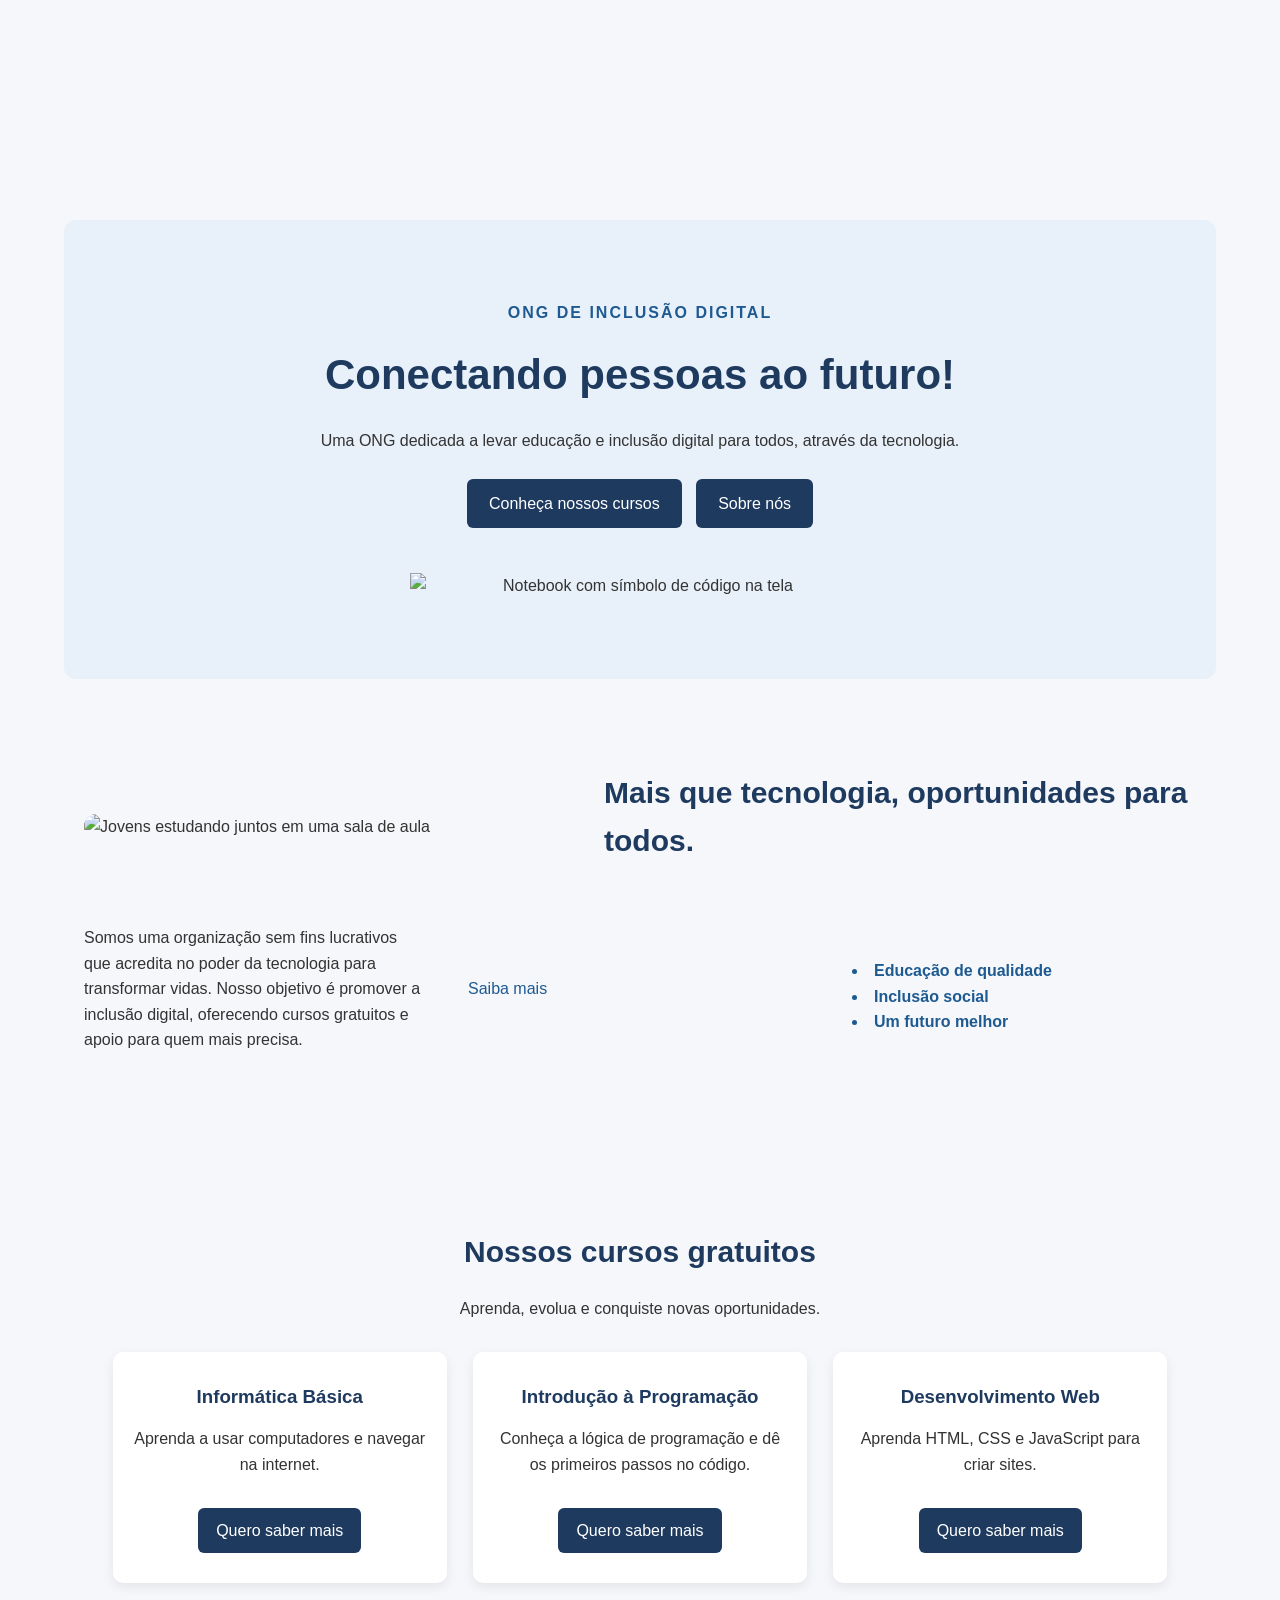
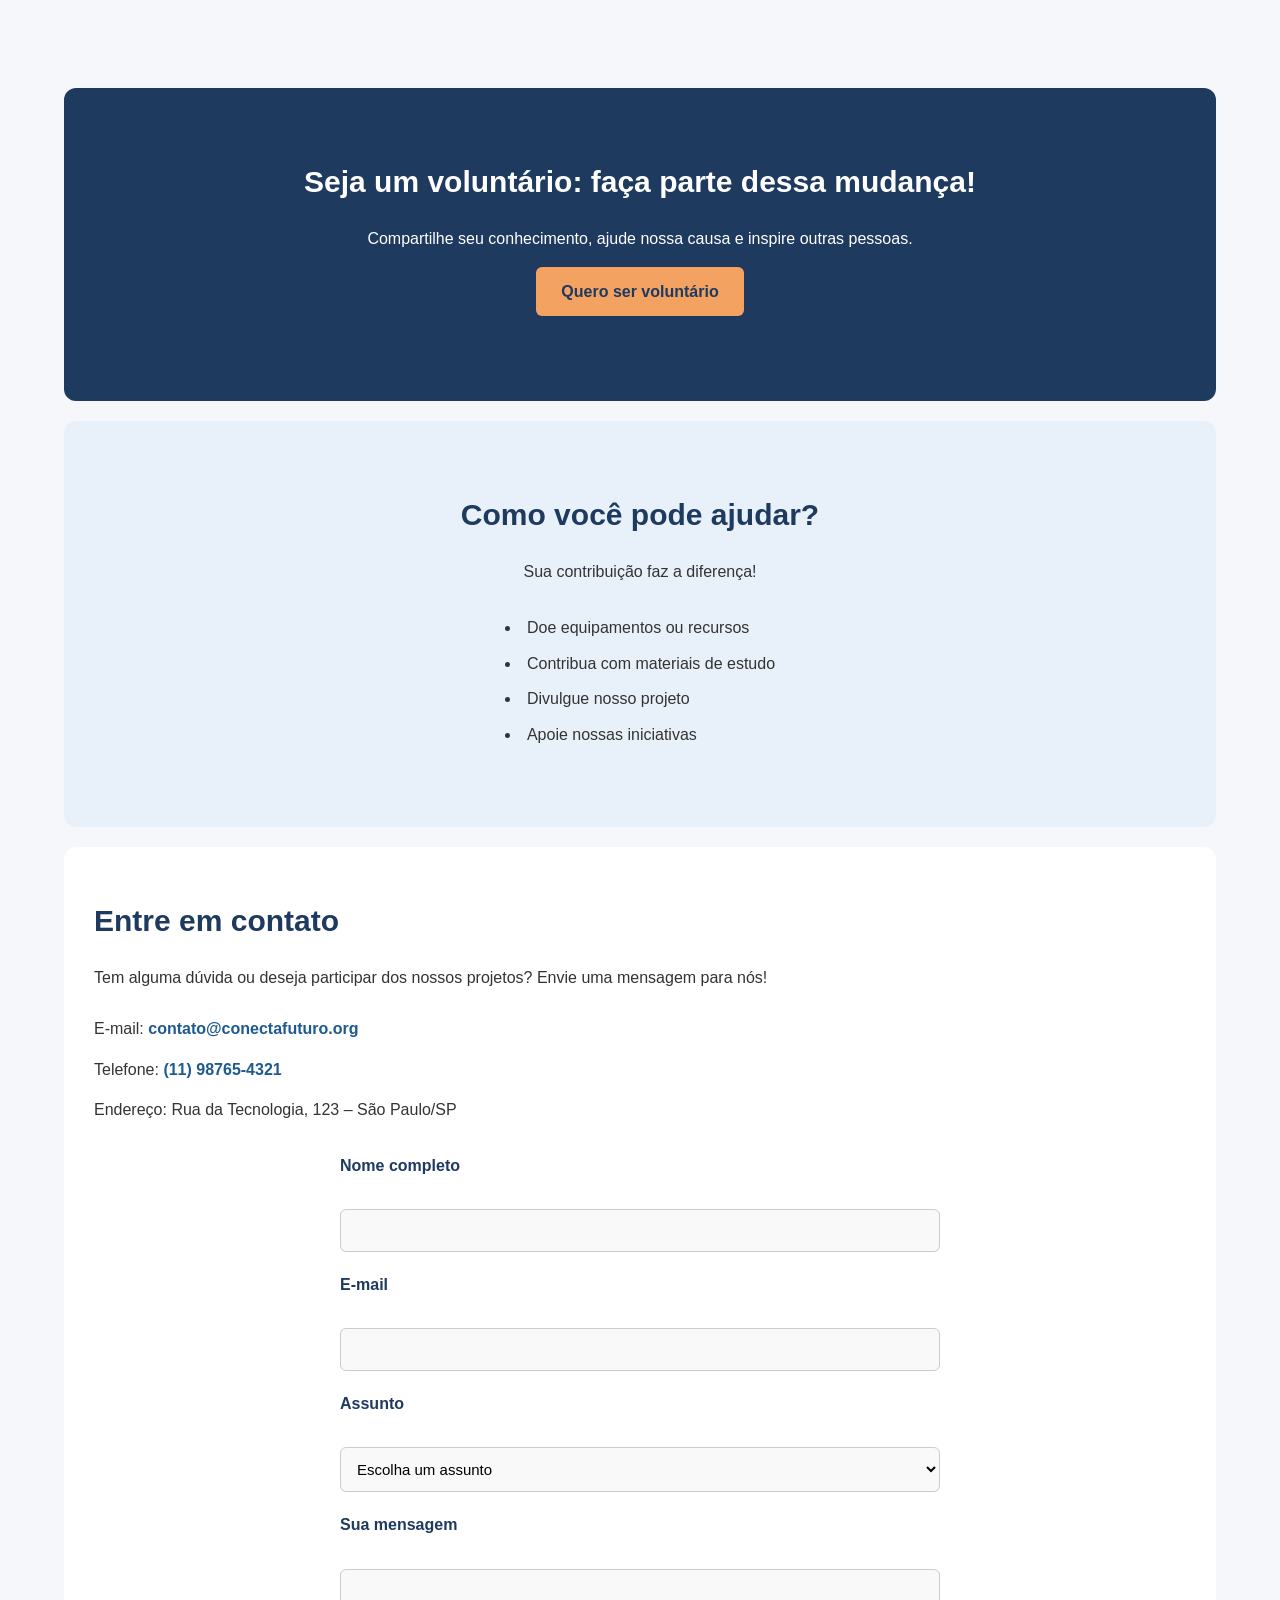
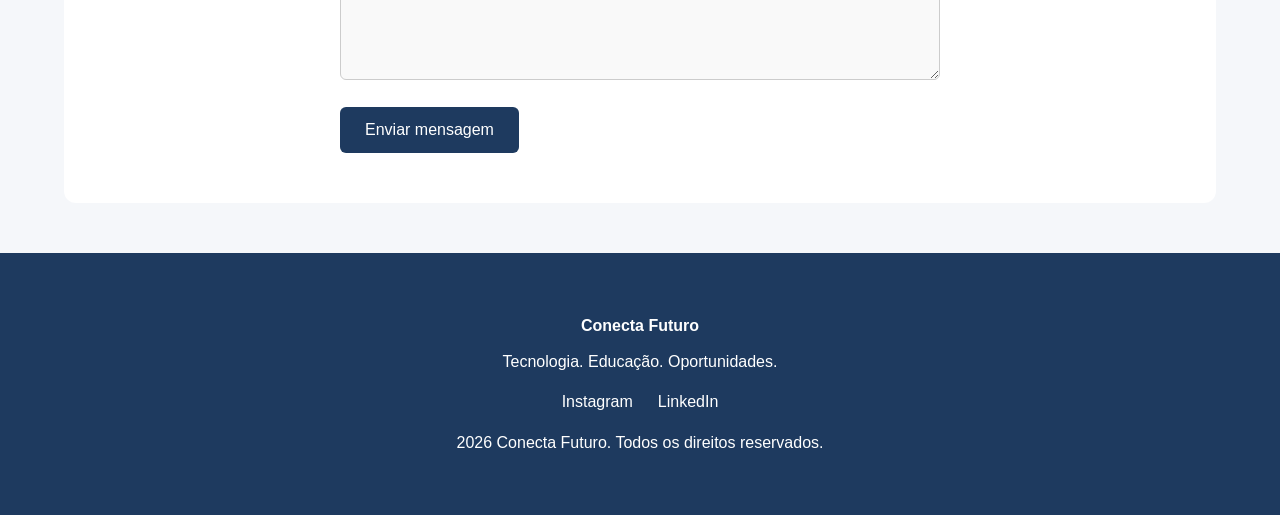
==== index.html @ 36dbcb12 "criando pasta de imagens" ====
<!doctype html>
<!-- Declara que o arquivo é HTML5 -->
<html lang="pt-BR">
  <!-- lang: idioma da página (português do Brasil) -->
  <head>
    <meta charset="UTF-8" />
    <!-- UTF-8: permite acentos e cedilha -->
    <meta name="viewport" content="width=device-width, initial-scale=1" />
    <!-- viewport: ajusta a página à largura do celular -->
    <title>Conecta Futuro | ONG de Inclusão Digital</title>
    <!-- title: texto da aba do navegador -->
    <meta
      name="description"
      content="ONG que leva educação e inclusão digital para todos, com cursos gratuitos de tecnologia."
    />
    <!-- description: texto que aparece no Google -->

    <!-- link rel="stylesheet": carrega o arquivo de estilos (cores, layout, fontes) -->
    <link rel="stylesheet" href="css/style.css" />

    <!-- link que carrega o arquivo de JavaScript que faz o arquivo puxar o header e o footer nas páginas -->
    <script src="js/layout-push.js"></script>
  </head>
  <body>
    <!-- ============ CABEÇALHO ============ -->
    <header>
      <div id="header"></div>
    </header>
    <!-- <main>: conteúdo principal da página -->
    <main>
      <!-- ============ INÍCIO ============ -->
      <!-- <section>: bloco de conteúdo. O id permite o link do menu chegar aqui. -->
      <section id="inicio">
        <p>ONG de Inclusão Digital</p>
        <h1>Conectando pessoas ao futuro!</h1>
        <!-- h1: título principal. Só deve existir um por página. -->
        <p>
          Uma ONG dedicada a levar educação e inclusão digital para todos,
          através da tecnologia.
        </p>
        <p>
          <a href="#cursos">Conheça nossos cursos</a>
          <a href="content/sobre.html">Sobre nós</a>
        </p>
        <!-- Troque o arquivo abaixo pela imagem do notebook. alt descreve a imagem para leitores de tela. -->
        <img
          src="notebook.png"
          alt="Notebook com símbolo de código na tela"
          width="460"
        />
      </section>

      <!-- ============ SOBRE NÓS ============ -->
      <section id="sobre">
        <img
          src="alunos.jpg"
          alt="Jovens estudando juntos em uma sala de aula"
          width="480"
        />

        <h2>Mais que tecnologia, oportunidades para todos.</h2>
        <!-- h2: título de seção, abaixo do h1 na hierarquia -->
        <p>
          Somos uma organização sem fins lucrativos que acredita no poder da
          tecnologia para transformar vidas. Nosso objetivo é promover a
          inclusão digital, oferecendo cursos gratuitos e apoio para quem mais
          precisa.
        </p>
        <p><a href="#contato">Saiba mais</a></p>

        <!-- ul: lista sem ordem; cada li é um item -->
        <ul>
          <li>Educação de qualidade</li>
          <li>Inclusão social</li>
          <li>Um futuro melhor</li>
        </ul>
      </section>

      <!-- ============ CURSOS ============ -->
      <section id="cursos">
        <h2>Nossos cursos gratuitos</h2>
        <p>Aprenda, evolua e conquiste novas oportunidades.</p>

        <!-- <article>: conteúdo independente, aqui cada curso -->
        <article>
          <h3>Informática Básica</h3>
          <p>Aprenda a usar computadores e navegar na internet.</p>
          <a href="#contato">Quero saber mais</a>
        </article>

        <article>
          <h3>Introdução à Programação</h3>
          <p>
            Conheça a lógica de programação e dê os primeiros passos no código.
          </p>
          <a href="#contato">Quero saber mais</a>
        </article>

        <article>
          <h3>Desenvolvimento Web</h3>
          <p>Aprenda HTML, CSS e JavaScript para criar sites.</p>
          <a href="#contato">Quero saber mais</a>
        </article>
      </section>

      <!-- ============ VOLUNTÁRIOS ============ -->
      <section id="voluntarios">
        <h2>Seja um voluntário: faça parte dessa mudança!</h2>
        <p>
          Compartilhe seu conhecimento, ajude nossa causa e inspire outras
          pessoas.
        </p>
        <p><a href="#contato">Quero ser voluntário</a></p>
      </section>

      <!-- ============ COMO AJUDAR ============ -->
      <section id="como-ajudar">
        <h2>Como você pode ajudar?</h2>
        <p>Sua contribuição faz a diferença!</p>
        <ul>
          <li>Doe equipamentos ou recursos</li>
          <li>Contribua com materiais de estudo</li>
          <li>Divulgue nosso projeto</li>
          <li>Apoie nossas iniciativas</li>
        </ul>
      </section>

      <!-- ============ CONTATO ============ -->
      <section id="contato">
        <h2>Entre em contato</h2>
        <p>
          Tem alguma dúvida ou deseja participar dos nossos projetos? Envie uma
          mensagem para nós!
        </p>

        <!-- <address>: informações de contato -->
        <address>
          <!-- mailto: abre o programa de e-mail. tel: liga no celular. -->
          <p>
            E-mail:
            <a href="mailto:contato@conectafuturo.org"
              >contato@conectafuturo.org</a
            >
          </p>
          <p>Telefone: <a href="tel:+5511987654321">(11) 98765-4321</a></p>
          <p>Endereço: Rua da Tecnologia, 123 – São Paulo/SP</p>
        </address>

        <!-- <form>: formulário. action é o endereço que recebe os dados (troque pelo seu serviço, ex.: Formspree). -->
        <form action="#" method="post">
          <!-- label + for ligam o texto ao campo com o mesmo id. required impede enviar vazio. -->
          <p>
            <label for="nome">Nome completo</label><br />
            <input
              id="nome"
              name="nome"
              type="text"
              autocomplete="name"
              required
            />
          </p>
          <p>
            <label for="email">E-mail</label><br />
            <input
              id="email"
              name="email"
              type="email"
              autocomplete="email"
              required
            />
          </p>
          <p>
            <label for="assunto">Assunto</label><br />
            <select id="assunto" name="assunto" required>
              <option value="">Escolha um assunto</option>
              <option>Quero fazer um curso</option>
              <option>Quero ser voluntário</option>
              <option>Quero doar</option>
              <option>Outro assunto</option>
            </select>
          </p>
          <p>
            <label for="mensagem">Sua mensagem</label><br />
            <textarea
              id="mensagem"
              name="mensagem"
              rows="5"
              required
            ></textarea>
          </p>
          <button type="submit">Enviar mensagem</button>
        </form>
      </section>
    </main>

    <!-- ============ RODAPÉ ============ -->
    <footer>
      <div id="footer"></div>
    </footer>
  </body>
</html>
---- css/style.css ----
/* =========================================
   CONFIGURAÇÕES GERAIS
========================================= */

* {
  margin: 0;
  padding: 0;
  box-sizing: border-box;
  scroll-behavior: smooth;
}

body {
  font-family: Arial, sans-serif;
  background-color: #f5f7fa;
  color: #333;
  line-height: 1.6;
}

a {
  text-decoration: none;
  color: #1e5a91;
  transition: 0.3s;
}

a:hover {
  color: #f4a261;
}

ul {
  list-style-position: inside;
}

/* =========================================
   CABEÇALHO / MENU
========================================= */

header {
  background-color: #1e3a5f;
  color: white;
  padding: 20px 5%;

  display: flex;
  justify-content: space-between;
  align-items: center;
  flex-wrap: wrap;
  gap: 20px;

  opacity: 0;
  transform: translateY(-20px);
  transition: all 0.6s ease;
}

header.visible {
  opacity: 1;
  transform: translateY(0);
}

header > a {
  color: white;
  font-size: 22px;
  font-weight: bold;
}

header nav ul {
  display: flex;
  gap: 20px;
  list-style: none;
  flex-wrap: wrap;
}

header nav a {
  color: white;
  font-size: 15px;
}

header nav a:hover {
  color: #f4a261;
}

header > a:last-child {
  background-color: #f4a261;
  color: #1e3a5f;
  padding: 10px 20px;
  border-radius: 6px;
}

header > a:last-child:hover {
  background-color: #fff;
}

/* =========================================
   CONTEÚDO PRINCIPAL
========================================= */

main {
  min-height: 70vh;
  padding: 30px 5%;
}

section {
  padding: 70px 20px;
  margin-bottom: 20px;
}

section h2 {
  color: #1e3a5f;
  font-size: 30px;
  margin-bottom: 20px;
}

section p {
  margin-bottom: 15px;
}

/* =========================================
   INÍCIO
========================================= */

#inicio {
  background-color: #e8f1fa;
  border-radius: 12px;
  padding: 80px 40px;
  text-align: center;
}

#inicio > p:first-child {
  color: #1e5a91;
  font-weight: bold;
  text-transform: uppercase;
  letter-spacing: 2px;
}

#inicio h1 {
  color: #1e3a5f;
  font-size: 42px;
  margin-bottom: 20px;
}

#inicio img {
  display: block;
  max-width: 100%;
  height: auto;
  margin: 35px auto 0;
}

#inicio a {
  display: inline-block;
  background-color: #1e3a5f;
  color: white;
  padding: 12px 22px;
  margin: 10px 5px;
  border-radius: 6px;
}

#inicio a:hover {
  background-color: #f4a261;
  color: #1e3a5f;
}

/* =========================================
   SOBRE NÓS
========================================= */

#sobre {
  display: flex;
  align-items: center;
  justify-content: center;
  gap: 40px;
  flex-wrap: wrap;
}

#sobre img {
  max-width: 480px;
  width: 100%;
  height: auto;
  border-radius: 12px;
}

#sobre h2,
#sobre p,
#sobre ul {
  flex: 1 1 300px;
}

#sobre ul {
  color: #1e5a91;
  font-weight: bold;
}

/* =========================================
   CURSOS
========================================= */

#cursos {
  text-align: center;
}

#cursos article {
  display: inline-block;
  vertical-align: top;
  background-color: white;
  width: 30%;
  min-width: 240px;
  padding: 30px 20px;
  margin: 15px 1%;
  border-radius: 10px;

  box-shadow: 0 4px 12px rgba(0, 0, 0, 0.08);
  transition: transform 0.3s, box-shadow 0.3s;
}

#cursos article:hover {
  transform: translateY(-8px);
  box-shadow: 0 8px 20px rgba(0, 0, 0, 0.15);
}

#cursos article h3 {
  color: #1e3a5f;
  margin-bottom: 15px;
}

#cursos article a {
  display: inline-block;
  margin-top: 15px;
  background-color: #1e3a5f;
  color: white;
  padding: 10px 18px;
  border-radius: 6px;
}

#cursos article a:hover {
  background-color: #f4a261;
  color: #1e3a5f;
}

/* =========================================
   VOLUNTÁRIOS
========================================= */

#voluntarios {
  background-color: #1e3a5f;
  color: white;
  text-align: center;
  border-radius: 12px;
}

#voluntarios h2 {
  color: white;
}

#voluntarios a {
  display: inline-block;
  background-color: #f4a261;
  color: #1e3a5f;
  padding: 12px 25px;
  border-radius: 6px;
  font-weight: bold;
}

#voluntarios a:hover {
  background-color: white;
}

/* =========================================
   COMO AJUDAR
========================================= */

#como-ajudar {
  background-color: #e8f1fa;
  border-radius: 12px;
  text-align: center;
}

#como-ajudar ul {
  display: inline-block;
  text-align: left;
  margin-top: 15px;
}

#como-ajudar li {
  margin-bottom: 10px;
}

/* =========================================
   CONTATO
========================================= */

#contato {
  background-color: white;
  border-radius: 12px;
  padding: 50px 30px;
}

#contato address {
  font-style: normal;
  margin: 25px 0;
}

#contato address a {
  color: #1e5a91;
  font-weight: bold;
}

/* =========================================
   FORMULÁRIO
========================================= */

form {
  max-width: 600px;
  margin: 30px auto 0;
}

form p {
  margin-bottom: 20px;
}

form label {
  display: block;
  font-weight: bold;
  color: #1e3a5f;
  margin-bottom: 5px;
}

form input,
form select,
form textarea {
  width: 100%;
  padding: 12px;
  border: 1px solid #ccc;
  border-radius: 6px;
  font-family: Arial, sans-serif;
  font-size: 15px;
  background-color: #f9f9f9;
}

form input:focus,
form select:focus,
form textarea:focus {
  outline: none;
  border-color: #1e5a91;
  box-shadow: 0 0 5px rgba(30, 90, 145, 0.3);
}

form textarea {
  resize: vertical;
}

form button {
  background-color: #1e3a5f;
  color: white;
  border: none;
  padding: 14px 25px;
  border-radius: 6px;
  font-size: 16px;
  cursor: pointer;
  transition: 0.3s;
}

form button:hover {
  background-color: #f4a261;
  color: #1e3a5f;
}

/* =========================================
   RODAPÉ
========================================= */

footer {
  background-color: #1e3a5f;
  color: white;
  text-align: center;
  padding: 30px 20px;
}

footer a {
  color: white;
}

footer a:hover {
  color: #f4a261;
}

footer ul {
  display: flex;
  justify-content: center;
  gap: 25px;
  list-style: none;
  margin: 15px 0;
}

footer p {
  margin-top: 10px;
}

/* =========================================
   RESPONSIVIDADE - TABLETS E CELULARES
========================================= */

@media (max-width: 768px) {

  header {
    flex-direction: column;
    text-align: center;
  }

  header nav ul {
    justify-content: center;
    gap: 12px;
  }

  main {
    padding: 15px;
  }

  section {
    padding: 45px 15px;
  }

  #inicio {
    padding: 50px 20px;
  }

  #inicio h1 {
    font-size: 30px;
  }

  #sobre {
    flex-direction: column;
    text-align: center;
  }

  #sobre img {
    max-width: 100%;
  }

  #cursos article {
    width: 100%;
    margin: 12px 0;
  }

  section h2 {
    font-size: 25px;
  }

  #contato {
    padding: 35px 20px;
  }
}

@media (max-width: 480px) {

  header nav ul {
    flex-direction: column;
    gap: 10px;
  }

  #inicio h1 {
    font-size: 26px;
  }

  #inicio a {
    display: block;
  }

  section h2 {
    font-size: 22px;
  }

  footer {
    padding: 25px 15px;
  }
}
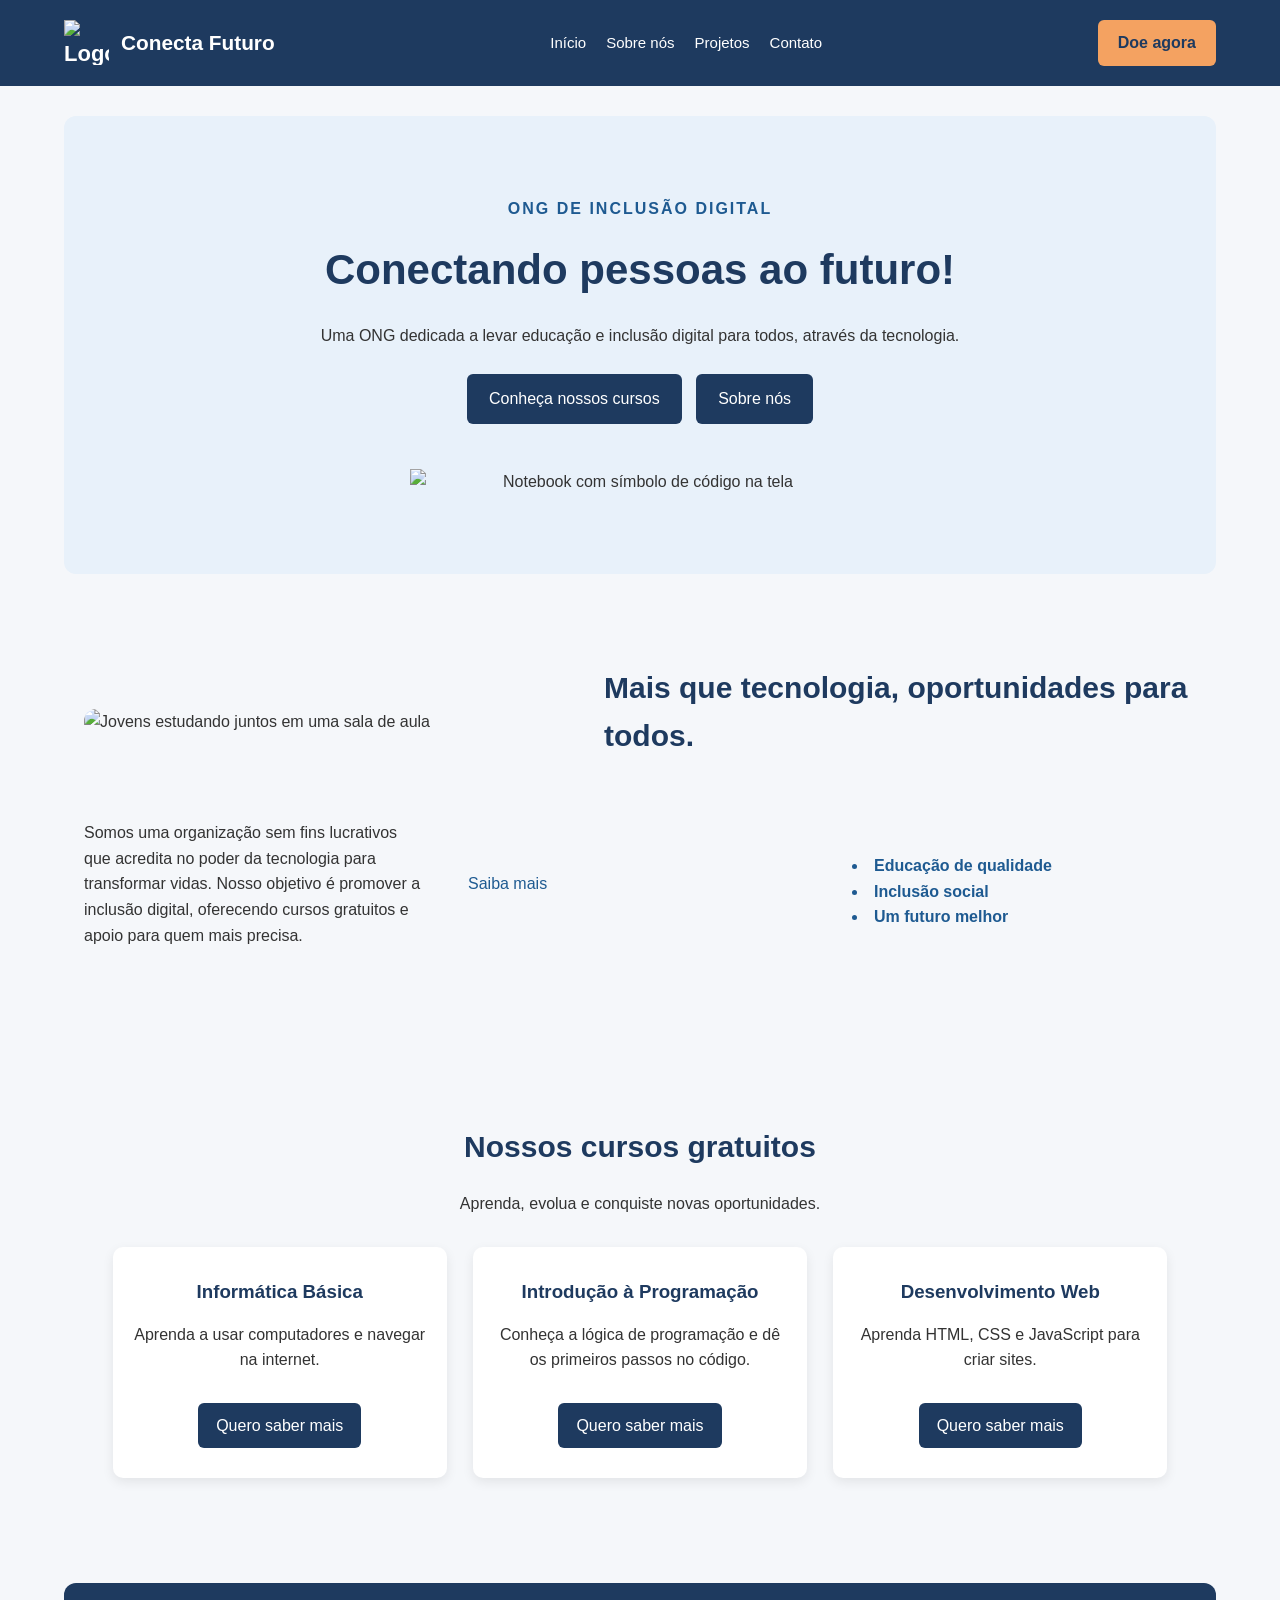
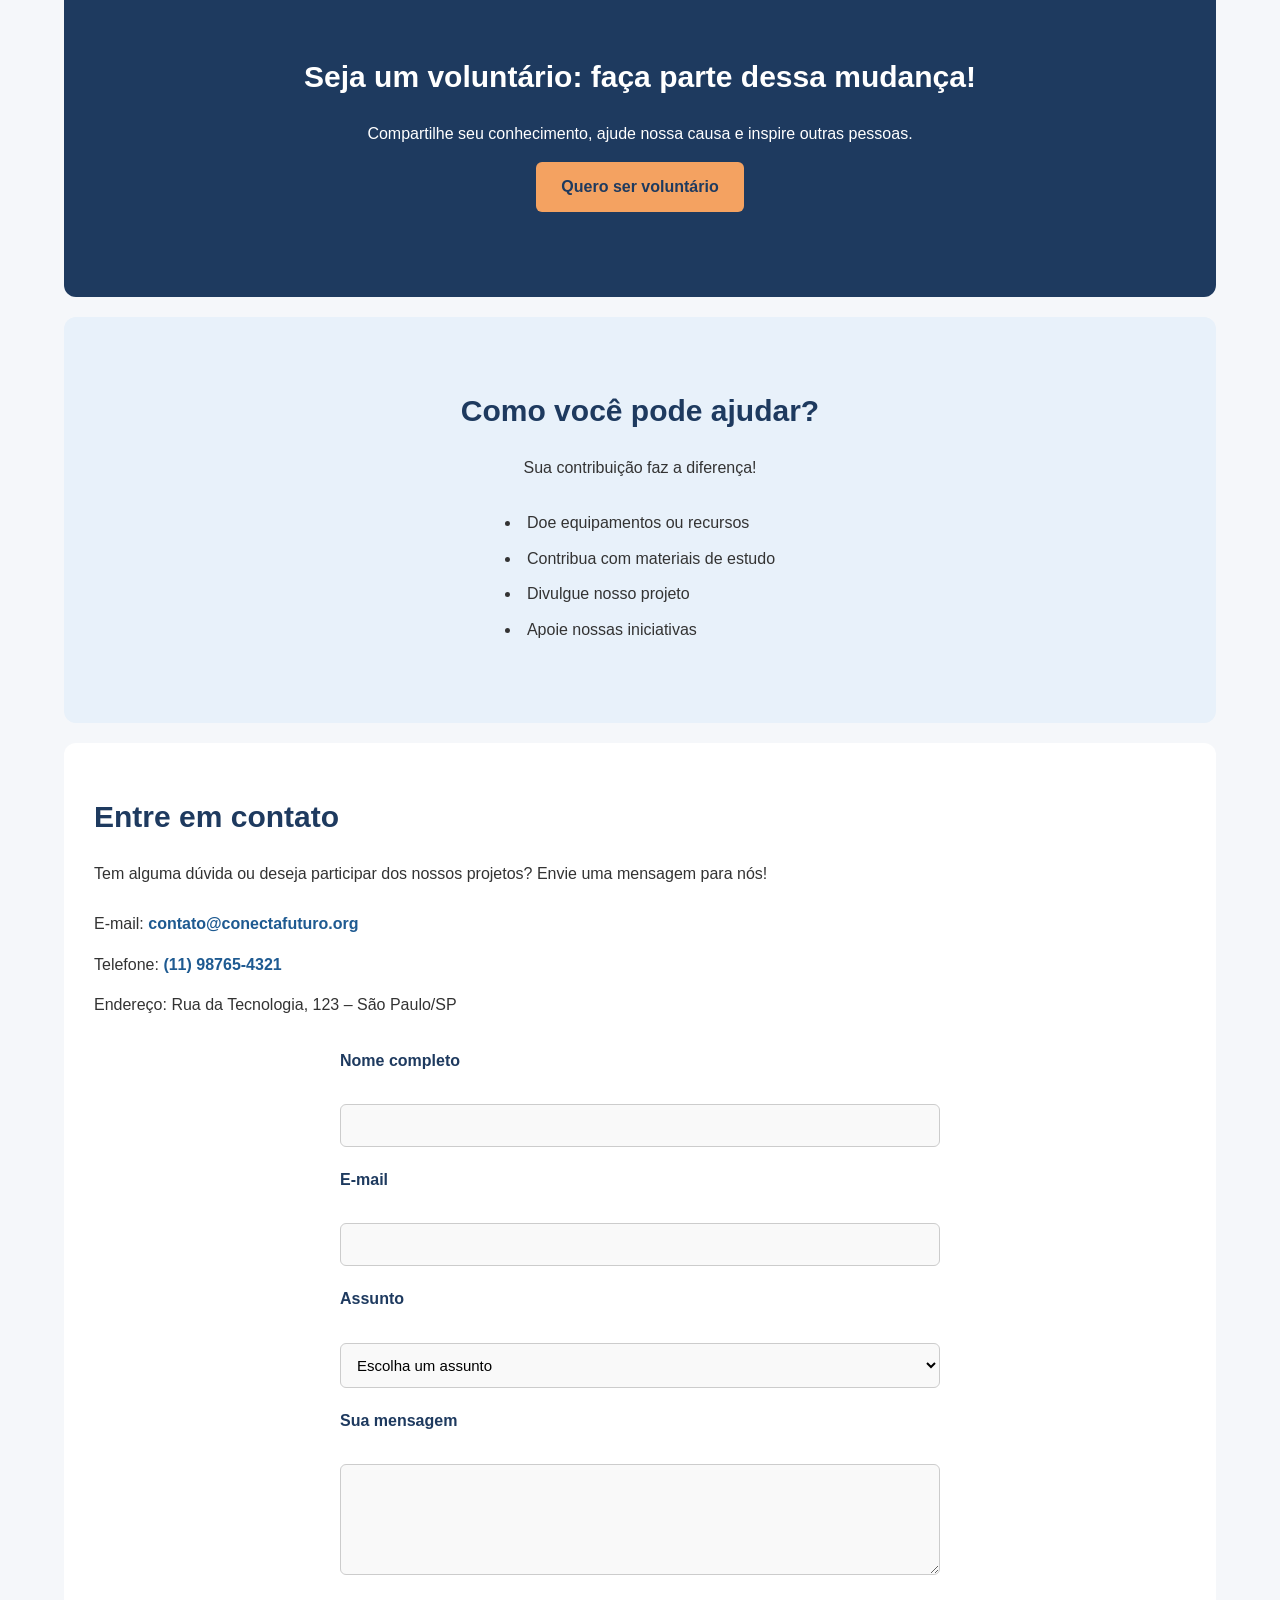
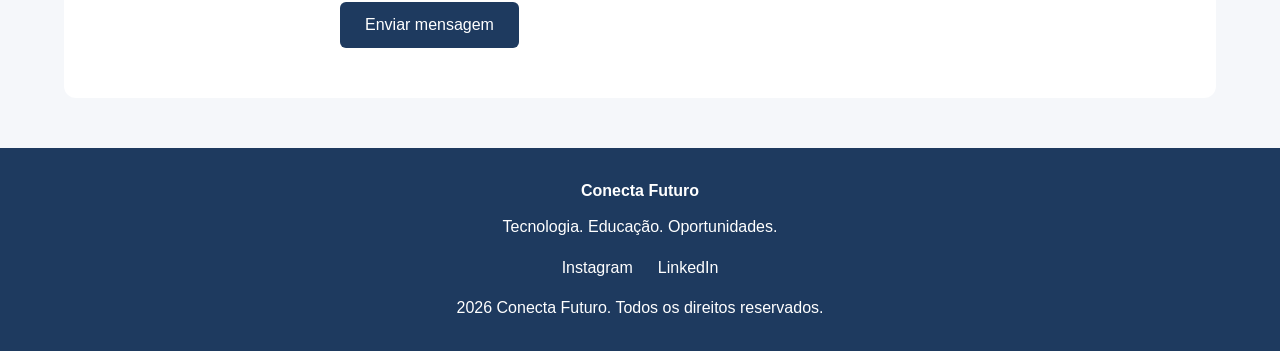
==== commit de9133f9: "arrumando header e footer, preparando caminho para a finalização da lição!" ====
--- a/index.html
+++ b/index.html
@@ -23,9 +23,7 @@
   </head>
   <body>
     <!-- ============ CABEÇALHO ============ -->
-    <header>
-      <div id="header"></div>
-    </header>
+    <div id="header"></div>
     <!-- <main>: conteúdo principal da página -->
     <main>
       <!-- ============ INÍCIO ============ -->
@@ -194,8 +192,6 @@
     </main>
 
     <!-- ============ RODAPÉ ============ -->
-    <footer>
-      <div id="footer"></div>
-    </footer>
+    <div id="footer"></div>
   </body>
 </html>
--- a/css/style.css
+++ b/css/style.css
@@ -35,7 +35,8 @@
    CABEÇALHO / MENU
 ========================================= */
 
-header {
+.navbar {
+  width: 100%;
   background-color: #1e3a5f;
   color: white;
   padding: 20px 5%;
@@ -46,47 +47,53 @@
   flex-wrap: wrap;
   gap: 20px;
 
-  opacity: 0;
-  transform: translateY(-20px);
-  transition: all 0.6s ease;
-}
-
-header.visible {
+  /* O cabeçalho começa visível */
   opacity: 1;
   transform: translateY(0);
-}
-
-header > a {
-  color: white;
+  transition: opacity 0.6s ease, transform 0.6s ease;
+}
+
+.navbar a {
+  color: white;
+}
+
+.navbar > a:first-child {
   font-size: 22px;
   font-weight: bold;
 }
 
-header nav ul {
+.navbar nav ul {
   display: flex;
   gap: 20px;
   list-style: none;
   flex-wrap: wrap;
 }
 
-header nav a {
-  color: white;
+.navbar nav a {
   font-size: 15px;
 }
 
-header nav a:hover {
+.navbar nav a:hover {
   color: #f4a261;
 }
 
-header > a:last-child {
+.navbar > a:last-child {
   background-color: #f4a261;
   color: #1e3a5f;
   padding: 10px 20px;
   border-radius: 6px;
-}
-
-header > a:last-child:hover {
-  background-color: #fff;
+  font-weight: bold;
+}
+
+.navbar > a:last-child:hover {
+  background-color: white;
+}
+
+/* Animação do cabeçalho */
+
+.navbar.visible {
+  opacity: 1;
+  transform: translateY(0);
 }
 
 /* =========================================
@@ -366,22 +373,22 @@
    RODAPÉ
 ========================================= */
 
-footer {
+.footer {
   background-color: #1e3a5f;
   color: white;
   text-align: center;
   padding: 30px 20px;
 }
 
-footer a {
-  color: white;
-}
-
-footer a:hover {
+.footer a {
+  color: white;
+}
+
+.footer a:hover {
   color: #f4a261;
 }
 
-footer ul {
+.footer ul {
   display: flex;
   justify-content: center;
   gap: 25px;
@@ -389,22 +396,22 @@
   margin: 15px 0;
 }
 
-footer p {
+.footer p {
   margin-top: 10px;
 }
 
 /* =========================================
-   RESPONSIVIDADE - TABLETS E CELULARES
+   RESPONSIVIDADE - TABLETS
 ========================================= */
 
 @media (max-width: 768px) {
 
-  header {
+  .navbar {
     flex-direction: column;
     text-align: center;
   }
 
-  header nav ul {
+  .navbar nav ul {
     justify-content: center;
     gap: 12px;
   }
@@ -448,9 +455,13 @@
   }
 }
 
+/* =========================================
+   RESPONSIVIDADE - CELULARES
+========================================= */
+
 @media (max-width: 480px) {
 
-  header nav ul {
+  .navbar nav ul {
     flex-direction: column;
     gap: 10px;
   }
@@ -467,7 +478,26 @@
     font-size: 22px;
   }
 
-  footer {
+  .footer {
     padding: 25px 15px;
   }
+}
+
+.brand {
+  display: flex;
+  align-items: center;
+  gap: 12px;
+  text-decoration: none;
+  color: white;
+}
+
+.brand img {
+  width: 45px;
+  height: 45px;
+  object-fit: contain;
+}
+
+.brand strong {
+  font-size: 1.3rem;
+  font-weight: 700;
 }
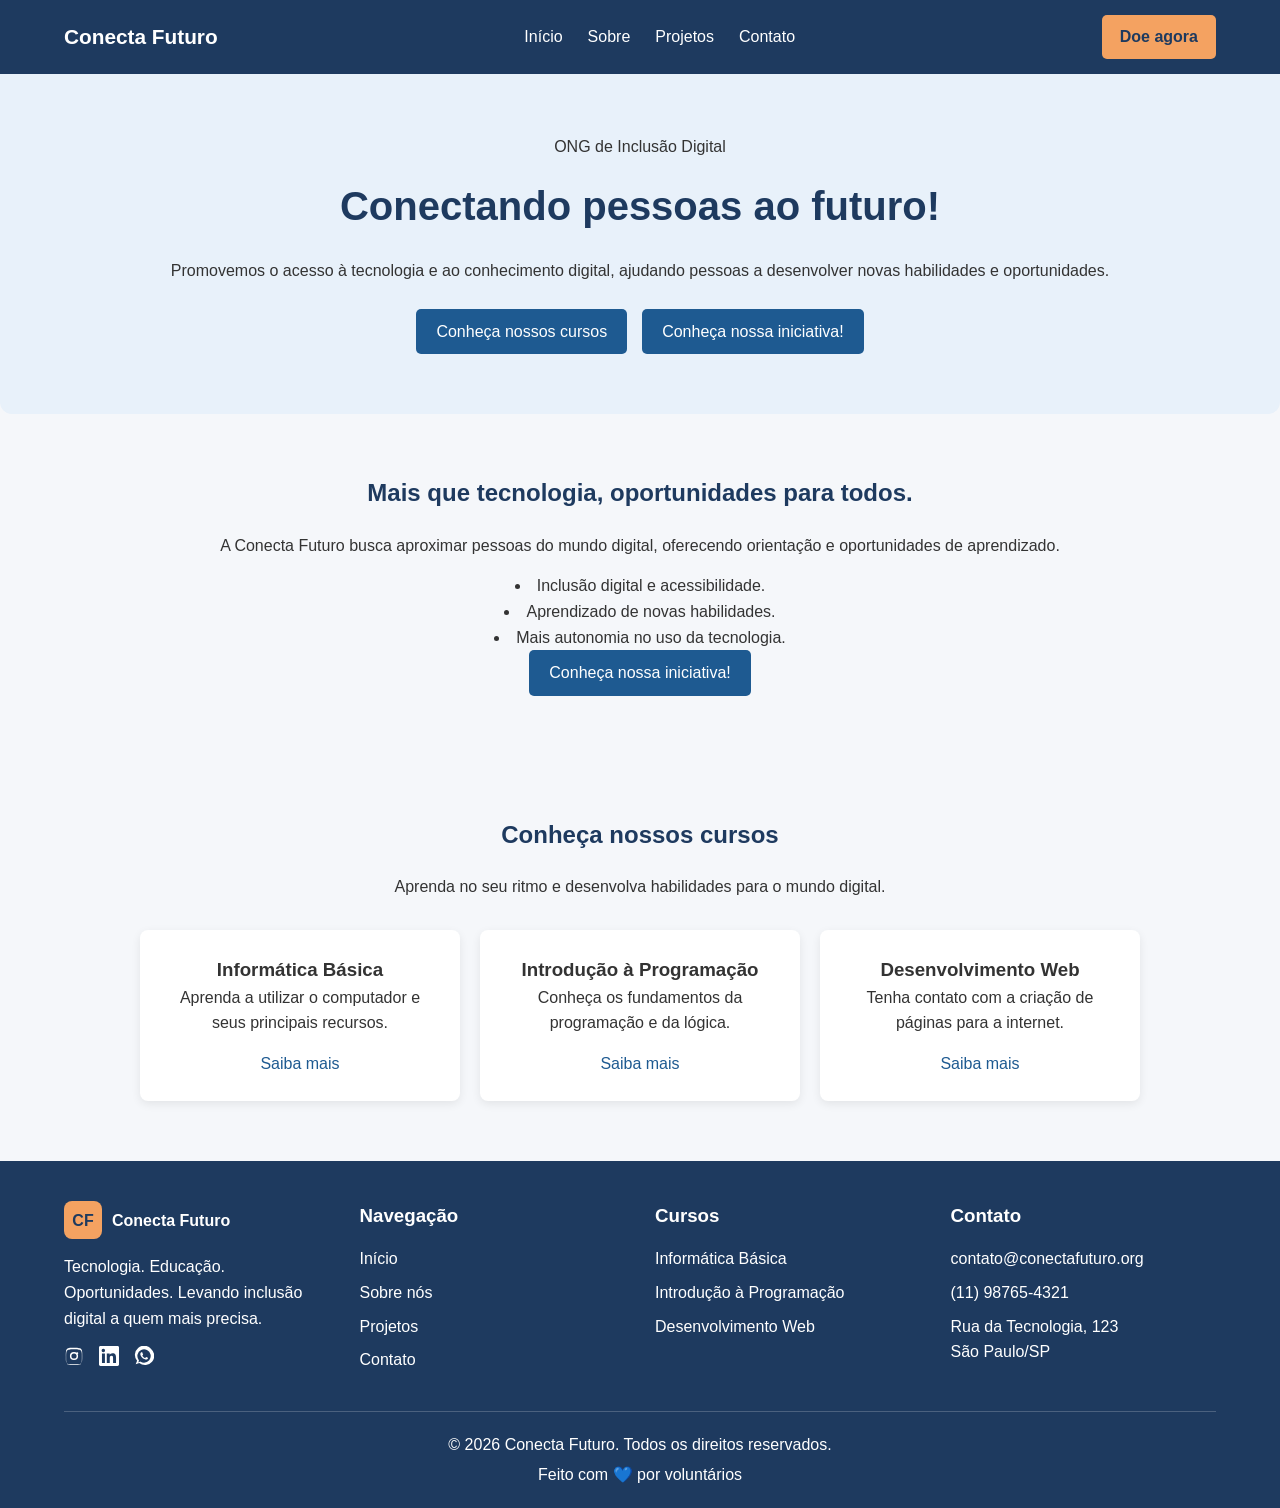
==== commit e53305f5: "update geral" ====
--- a/index.html
+++ b/index.html
@@ -1,197 +1,87 @@
 <!doctype html>
-<!-- Declara que o arquivo é HTML5 -->
 <html lang="pt-BR">
-  <!-- lang: idioma da página (português do Brasil) -->
   <head>
     <meta charset="UTF-8" />
-    <!-- UTF-8: permite acentos e cedilha -->
-    <meta name="viewport" content="width=device-width, initial-scale=1" />
-    <!-- viewport: ajusta a página à largura do celular -->
-    <title>Conecta Futuro | ONG de Inclusão Digital</title>
-    <!-- title: texto da aba do navegador -->
+    <meta name="viewport" content="width=device-width, initial-scale=1.0" />
+
     <meta
       name="description"
-      content="ONG que leva educação e inclusão digital para todos, com cursos gratuitos de tecnologia."
+      content="Conecta Futuro: iniciativa de inclusão digital e acesso à tecnologia."
     />
-    <!-- description: texto que aparece no Google -->
 
-    <!-- link rel="stylesheet": carrega o arquivo de estilos (cores, layout, fontes) -->
+    <title>Conecta Futuro | ONG de Inclusão Digital</title>
+
     <link rel="stylesheet" href="css/style.css" />
+    <script src="../js/layout-push.js" defer></script>
+    <script src="../js/animation.js" defer></script>
+  </head>
 
-    <!-- link que carrega o arquivo de JavaScript que faz o arquivo puxar o header e o footer nas páginas -->
-    <script src="js/layout-push.js"></script>
-  </head>
   <body>
-    <!-- ============ CABEÇALHO ============ -->
     <div id="header"></div>
-    <!-- <main>: conteúdo principal da página -->
+
     <main>
-      <!-- ============ INÍCIO ============ -->
-      <!-- <section>: bloco de conteúdo. O id permite o link do menu chegar aqui. -->
       <section id="inicio">
         <p>ONG de Inclusão Digital</p>
+
         <h1>Conectando pessoas ao futuro!</h1>
-        <!-- h1: título principal. Só deve existir um por página. -->
+
         <p>
-          Uma ONG dedicada a levar educação e inclusão digital para todos,
-          através da tecnologia.
+          Promovemos o acesso à tecnologia e ao conhecimento digital, ajudando
+          pessoas a desenvolver novas habilidades e oportunidades.
         </p>
-        <p>
-          <a href="#cursos">Conheça nossos cursos</a>
-          <a href="content/sobre.html">Sobre nós</a>
-        </p>
-        <!-- Troque o arquivo abaixo pela imagem do notebook. alt descreve a imagem para leitores de tela. -->
-        <img
-          src="notebook.png"
-          alt="Notebook com símbolo de código na tela"
-          width="460"
-        />
+
+        <div class="botoes">
+          <a href="#cursos" class="btn">Conheça nossos cursos</a>
+          <a href="content/sobre.html" class="btn">Conheça nossa iniciativa!</a>
+        </div>
       </section>
 
-      <!-- ============ SOBRE NÓS ============ -->
       <section id="sobre">
-        <img
-          src="alunos.jpg"
-          alt="Jovens estudando juntos em uma sala de aula"
-          width="480"
-        />
+        <h2>Mais que tecnologia, oportunidades para todos.</h2>
 
-        <h2>Mais que tecnologia, oportunidades para todos.</h2>
-        <!-- h2: título de seção, abaixo do h1 na hierarquia -->
         <p>
-          Somos uma organização sem fins lucrativos que acredita no poder da
-          tecnologia para transformar vidas. Nosso objetivo é promover a
-          inclusão digital, oferecendo cursos gratuitos e apoio para quem mais
-          precisa.
+          A Conecta Futuro busca aproximar pessoas do mundo digital, oferecendo
+          orientação e oportunidades de aprendizado.
         </p>
-        <p><a href="#contato">Saiba mais</a></p>
 
-        <!-- ul: lista sem ordem; cada li é um item -->
         <ul>
-          <li>Educação de qualidade</li>
-          <li>Inclusão social</li>
-          <li>Um futuro melhor</li>
+          <li>Inclusão digital e acessibilidade.</li>
+          <li>Aprendizado de novas habilidades.</li>
+          <li>Mais autonomia no uso da tecnologia.</li>
         </ul>
+
+        <a href="content/sobre.html" class="btn">Conheça nossa iniciativa!</a>
       </section>
 
-      <!-- ============ CURSOS ============ -->
       <section id="cursos">
-        <h2>Nossos cursos gratuitos</h2>
-        <p>Aprenda, evolua e conquiste novas oportunidades.</p>
+        <h2>Conheça nossos cursos</h2>
 
-        <!-- <article>: conteúdo independente, aqui cada curso -->
-        <article>
-          <h3>Informática Básica</h3>
-          <p>Aprenda a usar computadores e navegar na internet.</p>
-          <a href="#contato">Quero saber mais</a>
-        </article>
-
-        <article>
-          <h3>Introdução à Programação</h3>
-          <p>
-            Conheça a lógica de programação e dê os primeiros passos no código.
-          </p>
-          <a href="#contato">Quero saber mais</a>
-        </article>
-
-        <article>
-          <h3>Desenvolvimento Web</h3>
-          <p>Aprenda HTML, CSS e JavaScript para criar sites.</p>
-          <a href="#contato">Quero saber mais</a>
-        </article>
-      </section>
-
-      <!-- ============ VOLUNTÁRIOS ============ -->
-      <section id="voluntarios">
-        <h2>Seja um voluntário: faça parte dessa mudança!</h2>
         <p>
-          Compartilhe seu conhecimento, ajude nossa causa e inspire outras
-          pessoas.
-        </p>
-        <p><a href="#contato">Quero ser voluntário</a></p>
-      </section>
-
-      <!-- ============ COMO AJUDAR ============ -->
-      <section id="como-ajudar">
-        <h2>Como você pode ajudar?</h2>
-        <p>Sua contribuição faz a diferença!</p>
-        <ul>
-          <li>Doe equipamentos ou recursos</li>
-          <li>Contribua com materiais de estudo</li>
-          <li>Divulgue nosso projeto</li>
-          <li>Apoie nossas iniciativas</li>
-        </ul>
-      </section>
-
-      <!-- ============ CONTATO ============ -->
-      <section id="contato">
-        <h2>Entre em contato</h2>
-        <p>
-          Tem alguma dúvida ou deseja participar dos nossos projetos? Envie uma
-          mensagem para nós!
+          Aprenda no seu ritmo e desenvolva habilidades para o mundo digital.
         </p>
 
-        <!-- <address>: informações de contato -->
-        <address>
-          <!-- mailto: abre o programa de e-mail. tel: liga no celular. -->
-          <p>
-            E-mail:
-            <a href="mailto:contato@conectafuturo.org"
-              >contato@conectafuturo.org</a
-            >
-          </p>
-          <p>Telefone: <a href="tel:+5511987654321">(11) 98765-4321</a></p>
-          <p>Endereço: Rua da Tecnologia, 123 – São Paulo/SP</p>
-        </address>
+        <div class="cursos-container">
+          <article class="card-curso">
+            <h3>Informática Básica</h3>
+            <p>Aprenda a utilizar o computador e seus principais recursos.</p>
+            <a href="#contato">Saiba mais</a>
+          </article>
 
-        <!-- <form>: formulário. action é o endereço que recebe os dados (troque pelo seu serviço, ex.: Formspree). -->
-        <form action="#" method="post">
-          <!-- label + for ligam o texto ao campo com o mesmo id. required impede enviar vazio. -->
-          <p>
-            <label for="nome">Nome completo</label><br />
-            <input
-              id="nome"
-              name="nome"
-              type="text"
-              autocomplete="name"
-              required
-            />
-          </p>
-          <p>
-            <label for="email">E-mail</label><br />
-            <input
-              id="email"
-              name="email"
-              type="email"
-              autocomplete="email"
-              required
-            />
-          </p>
-          <p>
-            <label for="assunto">Assunto</label><br />
-            <select id="assunto" name="assunto" required>
-              <option value="">Escolha um assunto</option>
-              <option>Quero fazer um curso</option>
-              <option>Quero ser voluntário</option>
-              <option>Quero doar</option>
-              <option>Outro assunto</option>
-            </select>
-          </p>
-          <p>
-            <label for="mensagem">Sua mensagem</label><br />
-            <textarea
-              id="mensagem"
-              name="mensagem"
-              rows="5"
-              required
-            ></textarea>
-          </p>
-          <button type="submit">Enviar mensagem</button>
-        </form>
+          <article class="card-curso">
+            <h3>Introdução à Programação</h3>
+            <p>Conheça os fundamentos da programação e da lógica.</p>
+            <a href="#contato">Saiba mais</a>
+          </article>
+
+          <article class="card-curso">
+            <h3>Desenvolvimento Web</h3>
+            <p>Tenha contato com a criação de páginas para a internet.</p>
+            <a href="#contato">Saiba mais</a>
+          </article>
+        </div>
       </section>
     </main>
 
-    <!-- ============ RODAPÉ ============ -->
     <div id="footer"></div>
   </body>
 </html>
--- a/css/style.css
+++ b/css/style.css
@@ -1,7 +1,6 @@
-
-/* =========================================
+/* ========================================
    CONFIGURAÇÕES GERAIS
-========================================= */
+======================================== */
 
 * {
   margin: 0;
@@ -18,8 +17,8 @@
 }
 
 a {
+  color: #1e5a91;
   text-decoration: none;
-  color: #1e5a91;
   transition: 0.3s;
 }
 
@@ -31,473 +30,511 @@
   list-style-position: inside;
 }
 
-/* =========================================
-   CABEÇALHO / MENU
-========================================= */
+img {
+  max-width: 100%;
+}
+
+/* ========================================
+   HEADER
+======================================== */
 
 .navbar {
-  width: 100%;
+  display: flex;
+  align-items: center;
+  justify-content: space-between;
+  gap: 20px;
+  padding: 15px 5%;
   background-color: #1e3a5f;
   color: white;
-  padding: 20px 5%;
-
-  display: flex;
-  justify-content: space-between;
-  align-items: center;
-  flex-wrap: wrap;
-  gap: 20px;
-
-  /* O cabeçalho começa visível */
-  opacity: 1;
-  transform: translateY(0);
-  transition: opacity 0.6s ease, transform 0.6s ease;
-}
-
-.navbar a {
-  color: white;
-}
-
-.navbar > a:first-child {
-  font-size: 22px;
-  font-weight: bold;
-}
-
-.navbar nav ul {
-  display: flex;
-  gap: 20px;
-  list-style: none;
-  flex-wrap: wrap;
-}
-
-.navbar nav a {
-  font-size: 15px;
-}
-
-.navbar nav a:hover {
-  color: #f4a261;
-}
-
-.navbar > a:last-child {
-  background-color: #f4a261;
-  color: #1e3a5f;
-  padding: 10px 20px;
-  border-radius: 6px;
-  font-weight: bold;
-}
-
-.navbar > a:last-child:hover {
-  background-color: white;
-}
-
-/* Animação do cabeçalho */
+  opacity: 0;
+  transform: translateY(-15px);
+  transition: 0.5s;
+}
 
 .navbar.visible {
   opacity: 1;
   transform: translateY(0);
 }
 
-/* =========================================
-   CONTEÚDO PRINCIPAL
-========================================= */
+.brand {
+  color: white;
+  font-size: 1.3rem;
+  font-weight: bold;
+}
+
+.brand:hover {
+  color: #f4a261;
+}
+
+.nav-menu ul {
+  display: flex;
+  align-items: center;
+  gap: 25px;
+  list-style: none;
+}
+
+.nav-menu a {
+  color: white;
+}
+
+.nav-menu a:hover {
+  color: #f4a261;
+}
+
+.btn-doar {
+  padding: 9px 18px;
+  border-radius: 5px;
+  background-color: #f4a261;
+  color: #1e3a5f;
+  font-weight: bold;
+}
+
+.btn-doar:hover {
+  background-color: white;
+  color: #1e3a5f;
+}
+
+/* MENU MOBILE */
+
+.nav-toggle {
+  display: none;
+  border: 0;
+  background: none;
+  cursor: pointer;
+}
+
+.nav-toggle span {
+  display: block;
+  width: 25px;
+  height: 3px;
+  margin: 5px;
+  background-color: white;
+}
+
+/* ========================================
+   ESTRUTURA GERAL
+======================================== */
 
 main {
-  min-height: 70vh;
-  padding: 30px 5%;
+  width: 100%;
 }
 
 section {
-  padding: 70px 20px;
+  padding: 60px 8%;
+}
+
+section h1,
+section h2 {
   margin-bottom: 20px;
-}
-
-section h2 {
   color: #1e3a5f;
-  font-size: 30px;
-  margin-bottom: 20px;
 }
 
 section p {
   margin-bottom: 15px;
 }
 
-/* =========================================
-   INÍCIO
-========================================= */
+section img {
+  border-radius: 8px;
+}
+
+/* ========================================
+   PÁGINA INICIAL
+======================================== */
 
 #inicio {
+  text-align: center;
   background-color: #e8f1fa;
-  border-radius: 12px;
-  padding: 80px 40px;
+  border-radius: 0 0 12px 12px;
+}
+
+#inicio h1 {
+  font-size: 2.5rem;
+}
+
+#inicio .botoes {
+  display: flex;
+  justify-content: center;
+  flex-wrap: wrap;
+  gap: 15px;
+  margin-top: 25px;
+}
+
+/* Botões */
+
+.btn {
+  display: inline-block;
+  padding: 10px 20px;
+  border-radius: 5px;
+  background-color: #1e5a91;
+  color: white;
+}
+
+.btn:hover {
+  background-color: #f4a261;
+  color: #333;
+}
+
+/* Apresentação da iniciativa na página inicial */
+
+#sobre {
+  display: block;
   text-align: center;
 }
 
-#inicio > p:first-child {
-  color: #1e5a91;
-  font-weight: bold;
-  text-transform: uppercase;
-  letter-spacing: 2px;
-}
-
-#inicio h1 {
+/* ========================================
+   PÁGINA SOBRE
+======================================== */
+
+.container-sobre {
+  display: flex;
+  align-items: center;
+  justify-content: center;
+  gap: 40px;
+  max-width: 1200px;
+  margin: 0 auto;
+  padding: 60px 8%;
+}
+
+.card-sobre {
+  flex: 1;
+  min-width: 0;
+}
+
+.card-sobre h1 {
+  margin-bottom: 25px;
   color: #1e3a5f;
-  font-size: 42px;
+}
+
+.sobretexto {
   margin-bottom: 20px;
-}
-
-#inicio img {
+  font-size: 18px;
+  line-height: 1.7;
+  text-align: justify;
+}
+
+.imagem-sobre {
+  flex: 0 1 480px;
+  min-width: 0;
+}
+
+.imagem-sobre img {
   display: block;
-  max-width: 100%;
+  width: 100%;
   height: auto;
-  margin: 35px auto 0;
-}
-
-#inicio a {
-  display: inline-block;
+  border-radius: 8px;
+}
+
+/* ========================================
+   CURSOS
+======================================== */
+
+#cursos {
+  text-align: center;
+}
+
+.cursos-container {
+  display: flex;
+  justify-content: center;
+  flex-wrap: wrap;
+  gap: 20px;
+  margin-top: 30px;
+}
+
+.card-curso {
+  flex: 1 1 220px;
+  max-width: 320px;
+  padding: 25px;
+  border-radius: 8px;
+  background-color: white;
+  box-shadow: 0 3px 10px rgba(0, 0, 0, 0.08);
+  transition: 0.3s;
+}
+
+.card-curso:hover {
+  transform: translateY(-5px);
+  box-shadow: 0 6px 15px rgba(0, 0, 0, 0.12);
+}
+
+/* ========================================
+   VOLUNTÁRIOS
+======================================== */
+
+#voluntarios {
+  text-align: center;
   background-color: #1e3a5f;
   color: white;
-  padding: 12px 22px;
-  margin: 10px 5px;
-  border-radius: 6px;
-}
-
-#inicio a:hover {
+}
+
+#voluntarios h2 {
+  color: white;
+}
+
+#voluntarios .btn {
+  margin-top: 15px;
   background-color: #f4a261;
   color: #1e3a5f;
 }
 
-/* =========================================
-   SOBRE NÓS
-========================================= */
-
-#sobre {
-  display: flex;
-  align-items: center;
-  justify-content: center;
-  gap: 40px;
-  flex-wrap: wrap;
-}
-
-#sobre img {
-  max-width: 480px;
-  width: 100%;
-  height: auto;
-  border-radius: 12px;
-}
-
-#sobre h2,
-#sobre p,
-#sobre ul {
-  flex: 1 1 300px;
-}
-
-#sobre ul {
-  color: #1e5a91;
-  font-weight: bold;
-}
-
-/* =========================================
-   CURSOS
-========================================= */
-
-#cursos {
+/* ========================================
+   COMO AJUDAR
+======================================== */
+
+#como-ajudar {
   text-align: center;
-}
-
-#cursos article {
-  display: inline-block;
-  vertical-align: top;
-  background-color: white;
-  width: 30%;
-  min-width: 240px;
-  padding: 30px 20px;
-  margin: 15px 1%;
-  border-radius: 10px;
-
-  box-shadow: 0 4px 12px rgba(0, 0, 0, 0.08);
-  transition: transform 0.3s, box-shadow 0.3s;
-}
-
-#cursos article:hover {
-  transform: translateY(-8px);
-  box-shadow: 0 8px 20px rgba(0, 0, 0, 0.15);
-}
-
-#cursos article h3 {
-  color: #1e3a5f;
-  margin-bottom: 15px;
-}
-
-#cursos article a {
-  display: inline-block;
-  margin-top: 15px;
-  background-color: #1e3a5f;
-  color: white;
-  padding: 10px 18px;
-  border-radius: 6px;
-}
-
-#cursos article a:hover {
-  background-color: #f4a261;
-  color: #1e3a5f;
-}
-
-/* =========================================
-   VOLUNTÁRIOS
-========================================= */
-
-#voluntarios {
-  background-color: #1e3a5f;
-  color: white;
-  text-align: center;
-  border-radius: 12px;
-}
-
-#voluntarios h2 {
-  color: white;
-}
-
-#voluntarios a {
-  display: inline-block;
-  background-color: #f4a261;
-  color: #1e3a5f;
-  padding: 12px 25px;
-  border-radius: 6px;
-  font-weight: bold;
-}
-
-#voluntarios a:hover {
-  background-color: white;
-}
-
-/* =========================================
-   COMO AJUDAR
-========================================= */
-
-#como-ajudar {
   background-color: #e8f1fa;
-  border-radius: 12px;
-  text-align: center;
-}
-
-#como-ajudar ul {
-  display: inline-block;
-  text-align: left;
-  margin-top: 15px;
-}
-
-#como-ajudar li {
-  margin-bottom: 10px;
-}
-
-/* =========================================
+}
+
+/* ========================================
    CONTATO
-========================================= */
+======================================== */
 
 #contato {
   background-color: white;
-  border-radius: 12px;
-  padding: 50px 30px;
-}
-
-#contato address {
-  font-style: normal;
-  margin: 25px 0;
-}
-
-#contato address a {
-  color: #1e5a91;
+}
+
+#contato form {
+  display: flex;
+  flex-direction: column;
+  gap: 12px;
+  width: 100%;
+  max-width: 600px;
+  margin-top: 25px;
+}
+
+#contato label {
   font-weight: bold;
 }
 
-/* =========================================
-   FORMULÁRIO
-========================================= */
-
-form {
-  max-width: 600px;
-  margin: 30px auto 0;
-}
-
-form p {
-  margin-bottom: 20px;
-}
-
-form label {
-  display: block;
-  font-weight: bold;
-  color: #1e3a5f;
-  margin-bottom: 5px;
-}
-
-form input,
-form select,
-form textarea {
+#contato input,
+#contato select,
+#contato textarea {
   width: 100%;
   padding: 12px;
   border: 1px solid #ccc;
-  border-radius: 6px;
-  font-family: Arial, sans-serif;
-  font-size: 15px;
+  border-radius: 5px;
+  font: inherit;
   background-color: #f9f9f9;
 }
 
-form input:focus,
-form select:focus,
-form textarea:focus {
-  outline: none;
-  border-color: #1e5a91;
-  box-shadow: 0 0 5px rgba(30, 90, 145, 0.3);
-}
-
-form textarea {
+#contato textarea {
+  min-height: 120px;
   resize: vertical;
 }
 
-form button {
+#contato button {
+  padding: 12px;
+  border: 0;
+  border-radius: 5px;
+  background-color: #1e5a91;
+  color: white;
+  font: inherit;
+  cursor: pointer;
+}
+
+#contato button:hover {
+  background-color: #f4a261;
+  color: #333;
+}
+
+/* ========================================
+   FOOTER
+======================================== */
+
+.footer {
+  padding: 40px 5% 20px;
   background-color: #1e3a5f;
   color: white;
-  border: none;
-  padding: 14px 25px;
-  border-radius: 6px;
-  font-size: 16px;
-  cursor: pointer;
-  transition: 0.3s;
-}
-
-form button:hover {
+}
+
+.footer a {
+  color: white;
+}
+
+.footer a:hover {
+  color: #f4a261;
+}
+
+.footer-grid {
+  display: grid;
+  grid-template-columns: repeat(4, 1fr);
+  gap: 30px;
+}
+
+.footer-brand-link {
+  display: flex;
+  align-items: center;
+  gap: 10px;
+  margin-bottom: 15px;
+  color: white;
+}
+
+.brand-mark {
+  display: flex;
+  align-items: center;
+  justify-content: center;
+  width: 38px;
+  height: 38px;
+  border-radius: 8px;
   background-color: #f4a261;
   color: #1e3a5f;
-}
-
-/* =========================================
-   RODAPÉ
-========================================= */
-
-.footer {
-  background-color: #1e3a5f;
-  color: white;
+  font-weight: bold;
+}
+
+.footer-tagline {
+  margin-bottom: 15px;
+}
+
+.footer-col h3 {
+  margin-bottom: 15px;
+  color: white;
+}
+
+.footer-col ul {
+  list-style: none;
+}
+
+.footer-col li {
+  margin-bottom: 8px;
+}
+
+.footer-social {
+  display: flex;
+  align-items: center;
+  gap: 15px;
+  list-style: none;
+}
+
+.footer-social a {
+  display: flex;
+  align-items: center;
+  justify-content: center;
+}
+
+.footer-social svg {
+  display: block;
+}
+
+.footer-contact {
+  font-style: normal;
+}
+
+.footer-bottom {
+  margin-top: 30px;
+  padding-top: 20px;
+  border-top: 1px solid rgba(255, 255, 255, 0.2);
   text-align: center;
-  padding: 30px 20px;
-}
-
-.footer a {
-  color: white;
-}
-
-.footer a:hover {
-  color: #f4a261;
-}
-
-.footer ul {
-  display: flex;
-  justify-content: center;
-  gap: 25px;
-  list-style: none;
-  margin: 15px 0;
-}
-
-.footer p {
-  margin-top: 10px;
-}
-
-/* =========================================
-   RESPONSIVIDADE - TABLETS
-========================================= */
+}
+
+.footer-credit {
+  margin-top: 5px;
+}
+
+/* ========================================
+   ANIMAÇÕES
+======================================== */
+
+.reveal {
+  opacity: 0;
+  transform: translateY(20px);
+  transition:
+    opacity 0.6s,
+    transform 0.6s;
+}
+
+.reveal.visible {
+  opacity: 1;
+  transform: translateY(0);
+}
+
+/* ========================================
+   RESPONSIVIDADE
+======================================== */
 
 @media (max-width: 768px) {
+  /* Header */
 
   .navbar {
+    flex-wrap: wrap;
+  }
+
+  .nav-toggle {
+    display: block;
+  }
+
+  .nav-menu {
+    display: none;
+    width: 100%;
+  }
+
+  .nav-menu.open {
+    display: block;
+  }
+
+  .nav-menu ul {
     flex-direction: column;
-    text-align: center;
-  }
-
-  .navbar nav ul {
-    justify-content: center;
+    align-items: flex-start;
     gap: 12px;
-  }
-
-  main {
-    padding: 15px;
-  }
-
+    padding: 15px 0;
+  }
+
+  .btn-doar {
+    display: none;
+  }
+
+  /* Página Sobre */
+
+  .container-sobre {
+    flex-direction: column;
+    padding: 40px 6%;
+  }
+
+  .card-sobre {
+    width: 100%;
+  }
+
+  .sobretexto {
+    font-size: 16px;
+  }
+
+  .imagem-sobre {
+    width: 100%;
+    max-width: 480px;
+    flex: none;
+  }
+
+  /* Footer */
+
+  .footer-grid {
+    grid-template-columns: repeat(2, 1fr);
+  }
+}
+
+@media (max-width: 480px) {
   section {
-    padding: 45px 15px;
-  }
-
-  #inicio {
-    padding: 50px 20px;
+    padding: 40px 6%;
   }
 
   #inicio h1 {
-    font-size: 30px;
-  }
-
-  #sobre {
-    flex-direction: column;
-    text-align: center;
-  }
-
-  #sobre img {
-    max-width: 100%;
-  }
-
-  #cursos article {
-    width: 100%;
-    margin: 12px 0;
-  }
-
-  section h2 {
-    font-size: 25px;
-  }
-
-  #contato {
-    padding: 35px 20px;
-  }
-}
-
-/* =========================================
-   RESPONSIVIDADE - CELULARES
-========================================= */
-
-@media (max-width: 480px) {
-
-  .navbar nav ul {
-    flex-direction: column;
-    gap: 10px;
-  }
-
-  #inicio h1 {
-    font-size: 26px;
-  }
-
-  #inicio a {
-    display: block;
-  }
-
-  section h2 {
-    font-size: 22px;
-  }
-
-  .footer {
-    padding: 25px 15px;
-  }
-}
-
-.brand {
-  display: flex;
-  align-items: center;
-  gap: 12px;
-  text-decoration: none;
-  color: white;
-}
-
-.brand img {
-  width: 45px;
-  height: 45px;
-  object-fit: contain;
-}
-
-.brand strong {
-  font-size: 1.3rem;
-  font-weight: 700;
-}+    font-size: 2rem;
+  }
+
+  .container-sobre {
+    padding: 30px 6%;
+  }
+
+  .footer-grid {
+    grid-template-columns: 1fr;
+  }
+}
+
+/* Acessibilidade: movimento reduzido */
+
+@media (prefers-reduced-motion: reduce) {
+  *,
+  *::before,
+  *::after {
+    scroll-behavior: auto !important;
+    transition-duration: 0.01ms !important;
+    animation-duration: 0.01ms !important;
+  }
+}
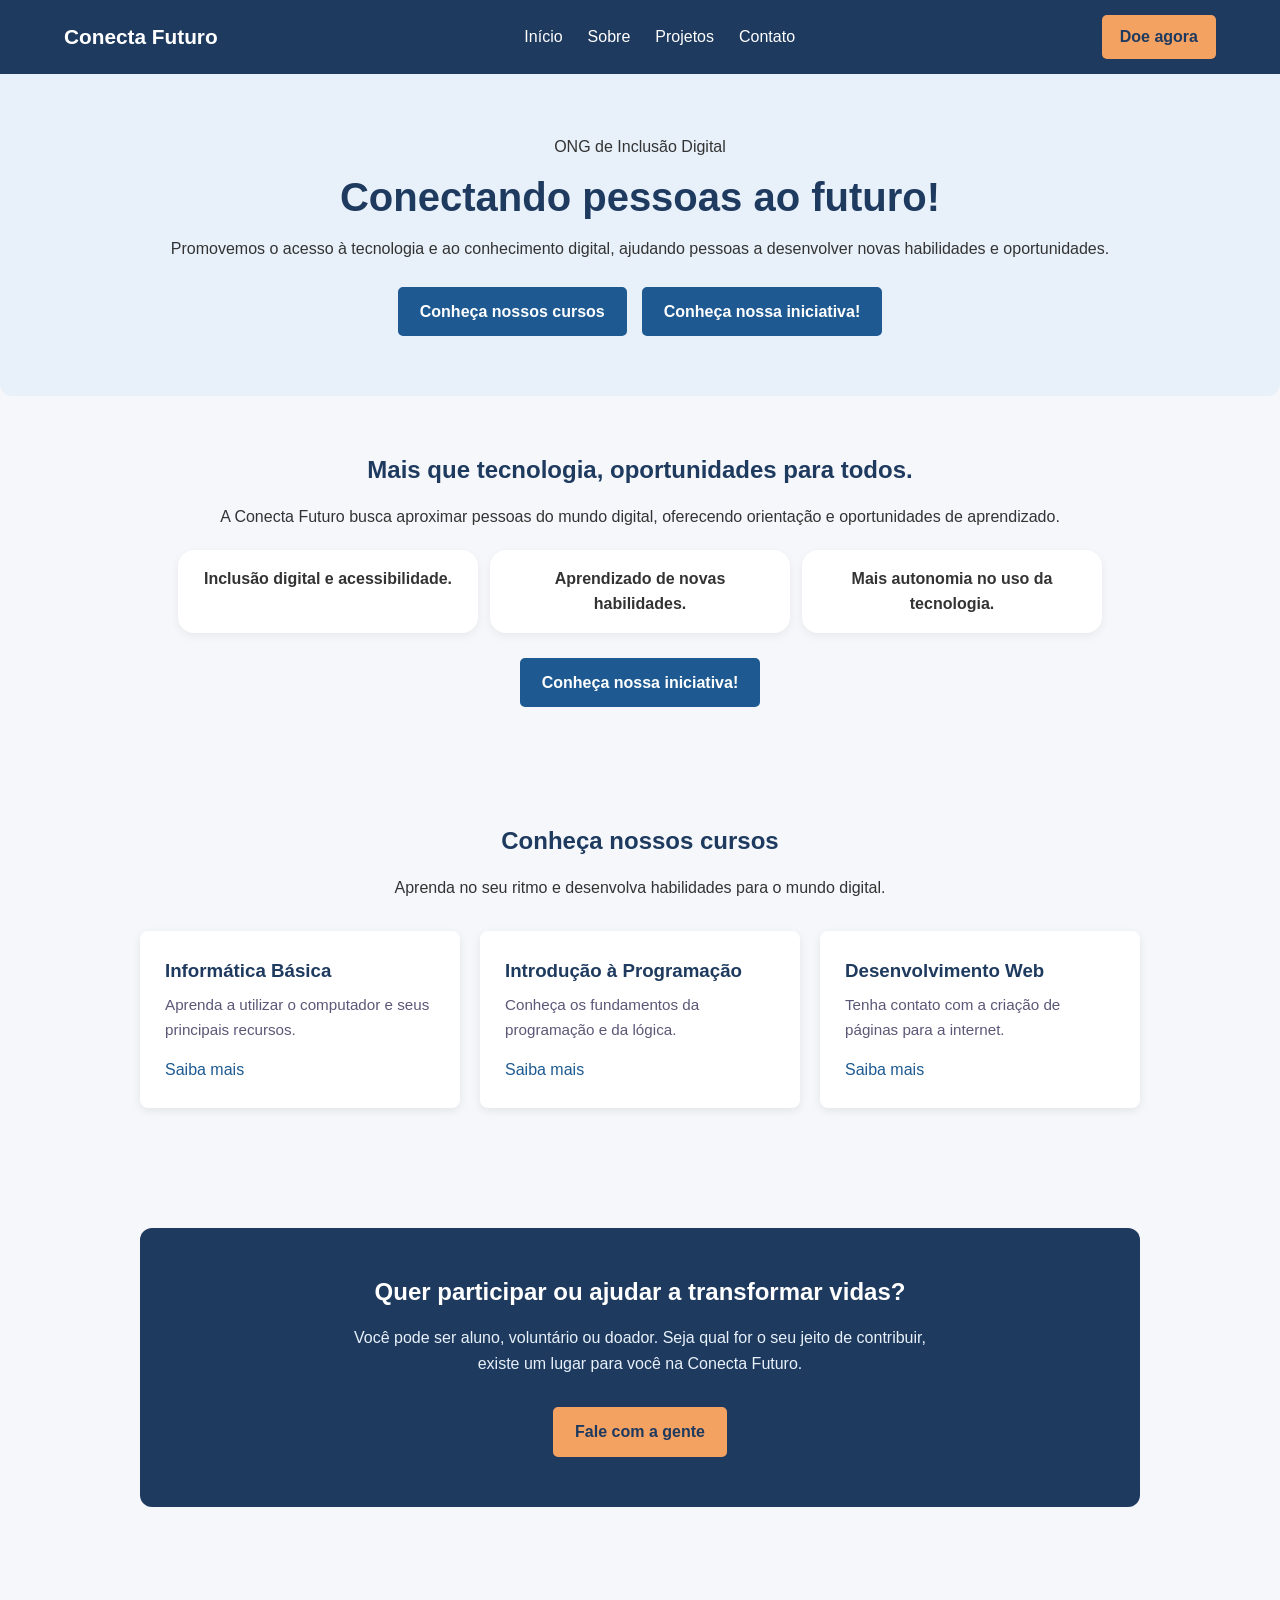
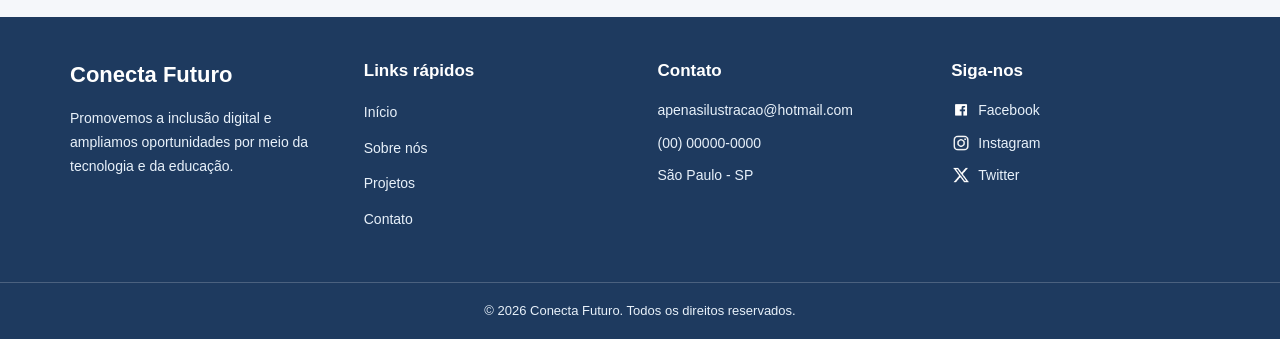
==== commit 31ad744f: "fundindo ambos os projetos" ====
--- a/index.html
+++ b/index.html
@@ -3,17 +3,14 @@
   <head>
     <meta charset="UTF-8" />
     <meta name="viewport" content="width=device-width, initial-scale=1.0" />
-
     <meta
       name="description"
       content="Conecta Futuro: iniciativa de inclusão digital e acesso à tecnologia."
     />
-
     <title>Conecta Futuro | ONG de Inclusão Digital</title>
-
     <link rel="stylesheet" href="css/style.css" />
-    <script src="../js/layout-push.js" defer></script>
-    <script src="../js/animation.js" defer></script>
+    <script src="js/layout-push.js" defer></script>
+    <script src="js/animation.js" defer></script>
   </head>
 
   <body>
@@ -22,14 +19,11 @@
     <main>
       <section id="inicio">
         <p>ONG de Inclusão Digital</p>
-
         <h1>Conectando pessoas ao futuro!</h1>
-
         <p>
           Promovemos o acesso à tecnologia e ao conhecimento digital, ajudando
           pessoas a desenvolver novas habilidades e oportunidades.
         </p>
-
         <div class="botoes">
           <a href="#cursos" class="btn">Conheça nossos cursos</a>
           <a href="content/sobre.html" class="btn">Conheça nossa iniciativa!</a>
@@ -38,46 +32,51 @@
 
       <section id="sobre">
         <h2>Mais que tecnologia, oportunidades para todos.</h2>
-
         <p>
           A Conecta Futuro busca aproximar pessoas do mundo digital, oferecendo
           orientação e oportunidades de aprendizado.
         </p>
-
         <ul>
           <li>Inclusão digital e acessibilidade.</li>
           <li>Aprendizado de novas habilidades.</li>
           <li>Mais autonomia no uso da tecnologia.</li>
         </ul>
-
         <a href="content/sobre.html" class="btn">Conheça nossa iniciativa!</a>
       </section>
 
       <section id="cursos">
         <h2>Conheça nossos cursos</h2>
-
         <p>
           Aprenda no seu ritmo e desenvolva habilidades para o mundo digital.
         </p>
-
         <div class="cursos-container">
           <article class="card-curso">
             <h3>Informática Básica</h3>
             <p>Aprenda a utilizar o computador e seus principais recursos.</p>
-            <a href="#contato">Saiba mais</a>
+            <a href="content/contato.html">Saiba mais</a>
           </article>
-
           <article class="card-curso">
             <h3>Introdução à Programação</h3>
             <p>Conheça os fundamentos da programação e da lógica.</p>
-            <a href="#contato">Saiba mais</a>
+            <a href="content/contato.html">Saiba mais</a>
           </article>
-
           <article class="card-curso">
             <h3>Desenvolvimento Web</h3>
             <p>Tenha contato com a criação de páginas para a internet.</p>
-            <a href="#contato">Saiba mais</a>
+            <a href="content/contato.html">Saiba mais</a>
           </article>
+        </div>
+      </section>
+
+      <!-- chamada final convidando para a página de contato -->
+      <section id="chamada-contato">
+        <div class="cta-contato">
+          <h2>Quer participar ou ajudar a transformar vidas?</h2>
+          <p>
+            Você pode ser aluno, voluntário ou doador. Seja qual for o seu jeito
+            de contribuir, existe um lugar para você na Conecta Futuro.
+          </p>
+          <a href="content/contato.html" class="btn">Fale com a gente</a>
         </div>
       </section>
     </main>
--- a/css/style.css
+++ b/css/style.css
@@ -1,540 +1,824 @@
-/* ========================================
-   CONFIGURAÇÕES GERAIS
-======================================== */
+:root {
+    --roxo: #6d28d9;
+    --roxo-claro: #ede9fe;
+    --navy: #1e3a5f;      
+    --navy-escuro: #0f1038;
+    --laranja: #f4a261; 
+    --azul-link: #1e5a91;
+    --texto: #333;
+    --texto-suave: #5b5877;
+    --linha: #ddd6fe;
+    --fundo: #f5f7fa;
+    --branco: #ffffff;
+    --erro: #b91c1c;
+    --raio: 8px;
+    --raio-card: 16px;
+    --fonte: Arial, system-ui, -apple-system, "Segoe UI", sans-serif;
+}
 
 * {
-  margin: 0;
-  padding: 0;
-  box-sizing: border-box;
-  scroll-behavior: smooth;
+    margin: 0;
+    padding: 0;
+    box-sizing: border-box;
+    scroll-behavior: smooth;
 }
 
 body {
-  font-family: Arial, sans-serif;
-  background-color: #f5f7fa;
-  color: #333;
-  line-height: 1.6;
+    font-family: var(--fonte);
+    background-color: var(--fundo);
+    color: var(--texto);
+    line-height: 1.6;
 }
 
 a {
-  color: #1e5a91;
-  text-decoration: none;
-  transition: 0.3s;
+    color: var(--azul-link);
+    text-decoration: none;
+    transition: 0.3s;
 }
 
 a:hover {
-  color: #f4a261;
+    color: var(--laranja);
+}
+
+img {
+    max-width: 100%;
+    display: block;
 }
 
 ul {
-  list-style-position: inside;
-}
-
-img {
-  max-width: 100%;
-}
-
-/* ========================================
-   HEADER
-======================================== */
+    list-style-position: inside;
+}
+
+a:focus-visible,
+button:focus-visible,
+input:focus-visible,
+textarea:focus-visible,
+select:focus-visible {
+    outline: 3px solid var(--laranja);
+    outline-offset: 2px;
+}
+
+/* HEADER */
 
 .navbar {
-  display: flex;
-  align-items: center;
-  justify-content: space-between;
-  gap: 20px;
-  padding: 15px 5%;
-  background-color: #1e3a5f;
-  color: white;
-  opacity: 0;
-  transform: translateY(-15px);
-  transition: 0.5s;
+    display: flex;
+    align-items: center;
+    justify-content: space-between;
+    gap: 20px;
+    padding: 15px 5%;
+    background-color: var(--navy);
+    color: white;
+    opacity: 0;
+    transform: translateY(-15px);
+    transition: 0.5s;
+    position: sticky;
+    top: 0;
+    z-index: 100;
 }
 
 .navbar.visible {
-  opacity: 1;
-  transform: translateY(0);
+    opacity: 1;
+    transform: translateY(0);
 }
 
 .brand {
-  color: white;
-  font-size: 1.3rem;
-  font-weight: bold;
+    color: white;
+    font-size: 1.3rem;
+    font-weight: bold;
 }
 
 .brand:hover {
-  color: #f4a261;
+    color: var(--laranja);
 }
 
 .nav-menu ul {
-  display: flex;
-  align-items: center;
-  gap: 25px;
-  list-style: none;
+    display: flex;
+    align-items: center;
+    gap: 25px;
+    list-style: none;
 }
 
 .nav-menu a {
-  color: white;
+    color: white;
 }
 
 .nav-menu a:hover {
-  color: #f4a261;
+    color: var(--laranja);
 }
 
 .btn-doar {
-  padding: 9px 18px;
-  border-radius: 5px;
-  background-color: #f4a261;
-  color: #1e3a5f;
-  font-weight: bold;
+    padding: 9px 18px;
+    border-radius: 5px;
+    background-color: var(--laranja);
+    color: var(--navy);
+    font-weight: bold;
 }
 
 .btn-doar:hover {
-  background-color: white;
-  color: #1e3a5f;
-}
-
-/* MENU MOBILE */
+    background-color: white;
+    color: var(--navy);
+}
+
+/* Menu mobile */
 
 .nav-toggle {
-  display: none;
-  border: 0;
-  background: none;
-  cursor: pointer;
+    display: none;
+    border: 0;
+    background: none;
+    cursor: pointer;
 }
 
 .nav-toggle span {
-  display: block;
-  width: 25px;
-  height: 3px;
-  margin: 5px;
-  background-color: white;
-}
-
-/* ========================================
-   ESTRUTURA GERAL
-======================================== */
+    display: block;
+    width: 25px;
+    height: 3px;
+    margin: 5px;
+    background-color: white;
+}
+
+/* ESTRUTURA GERAL */
 
 main {
-  width: 100%;
+    width: 100%;
 }
 
 section {
-  padding: 60px 8%;
+    padding: 60px 8%;
 }
 
 section h1,
 section h2 {
-  margin-bottom: 20px;
-  color: #1e3a5f;
+    margin-bottom: 20px;
+    color: var(--navy);
+    line-height: 1.15;
 }
 
 section p {
-  margin-bottom: 15px;
+    margin-bottom: 15px;
 }
 
 section img {
-  border-radius: 8px;
-}
-
-/* ========================================
-   PÁGINA INICIAL
-======================================== */
+    border-radius: var(--raio);
+}
+
+/* PÁGINA INICIAL (index) */
 
 #inicio {
-  text-align: center;
-  background-color: #e8f1fa;
-  border-radius: 0 0 12px 12px;
+    text-align: center;
+    background-color: #e8f1fa;
+    border-radius: 0 0 12px 12px;
 }
 
 #inicio h1 {
-  font-size: 2.5rem;
+    font-size: clamp(2rem, 6vw, 2.5rem);
+    margin-bottom: 16px;
 }
 
 #inicio .botoes {
-  display: flex;
-  justify-content: center;
-  flex-wrap: wrap;
-  gap: 15px;
-  margin-top: 25px;
+    display: flex;
+    justify-content: center;
+    flex-wrap: wrap;
+    gap: 15px;
+    margin-top: 25px;
 }
 
 /* Botões */
 
 .btn {
-  display: inline-block;
-  padding: 10px 20px;
-  border-radius: 5px;
-  background-color: #1e5a91;
-  color: white;
+    display: inline-block;
+    padding: 10px 20px;
+    border-radius: 5px;
+    background-color: var(--azul-link);
+    color: white;
+    border: 2px solid var(--azul-link);
+    font: inherit;
+    font-weight: 600;
+    cursor: pointer;
+    transition: background-color 0.2s, color 0.2s;
 }
 
 .btn:hover {
-  background-color: #f4a261;
-  color: #333;
-}
-
-/* Apresentação da iniciativa na página inicial */
+    background-color: var(--laranja);
+    border-color: var(--laranja);
+    color: var(--texto);
+}
+
+/* Apresentação da iniciativa */
 
 #sobre {
-  display: block;
-  text-align: center;
-}
-
-/* ========================================
-   PÁGINA SOBRE
-======================================== */
+    display: block;
+    text-align: center;
+}
+
+/* lista de valores da home (chips) */
+#sobre ul {
+    display: flex;
+    flex-wrap: wrap;
+    justify-content: center;
+    gap: 12px;
+    list-style: none;
+    margin: 20px 0 25px;
+}
+
+#sobre ul li {
+    flex: 1 1 220px;
+    max-width: 300px;
+    padding: 16px 20px;
+    background: var(--branco);
+    border-radius: var(--raio-card);
+    box-shadow: 0 3px 10px rgba(0, 0, 0, 0.06);
+    font-weight: 600;
+    list-style: none;
+}
+
+.cta-contato {
+    background-color: var(--navy);
+    color: white;
+    text-align: center;
+    border-radius: 12px;
+    max-width: 1000px;
+    margin: 0 auto;
+    padding: 50px 20px;
+}
+
+.cta-contato h2 {
+    color: white;
+}
+
+.cta-contato p {
+    color: #e8f1fa;
+    margin-inline: auto;
+    max-width: 65ch;
+}
+
+.cta-contato .btn {
+    background-color: var(--laranja);
+    border-color: var(--laranja);
+    color: var(--navy);
+    margin-top: 16px;
+}
+
+.cta-contato .btn:hover {
+    background-color: white;
+    border-color: white;
+    color: var(--navy);
+}
+
+/* PÁGINA SOBRE */
 
 .container-sobre {
-  display: flex;
-  align-items: center;
-  justify-content: center;
-  gap: 40px;
-  max-width: 1200px;
-  margin: 0 auto;
-  padding: 60px 8%;
+    display: flex;
+    align-items: center;
+    justify-content: center;
+    gap: 40px;
+    max-width: 1200px;
+    margin: 0 auto;
+    padding: 60px 8%;
 }
 
 .card-sobre {
-  flex: 1;
-  min-width: 0;
+    flex: 1;
+    min-width: 0;
 }
 
 .card-sobre h1 {
-  margin-bottom: 25px;
-  color: #1e3a5f;
+    margin-bottom: 25px;
+    color: var(--navy);
 }
 
 .sobretexto {
-  margin-bottom: 20px;
-  font-size: 18px;
-  line-height: 1.7;
-  text-align: justify;
+    margin-bottom: 20px;
+    font-size: 18px;
+    line-height: 1.7;
+    text-align: justify;
 }
 
 .imagem-sobre {
-  flex: 0 1 480px;
-  min-width: 0;
+    flex: 0 1 480px;
+    min-width: 0;
 }
 
 .imagem-sobre img {
-  display: block;
-  width: 100%;
-  height: auto;
-  border-radius: 8px;
-}
-
-/* ========================================
-   CURSOS
-======================================== */
+    display: block;
+    width: 100%;
+    height: auto;
+    border-radius: var(--raio);
+}
+
+.painel {
+    margin-top: 20px;
+    padding: 20px;
+    background: var(--roxo-claro);
+    border-left: 4px solid var(--roxo);
+    border-radius: var(--raio);
+    max-width: 65ch;
+}
+
+.painel p {
+    margin: 0;
+}
+
+/* PÁGINA PROJETOS */
+
+#projetos {
+    width: 100%;
+    max-width: 1150px;
+    margin: 0 auto;
+    padding: 70px 30px;
+}
+
+.projetos-introducao {
+    text-align: center;
+    margin-bottom: 80px;
+}
+
+.projetos-introducao h1 {
+    font-size: 2.5rem;
+    margin-bottom: 15px;
+    color: #222;
+}
+
+.projetos-introducao p {
+    font-size: 1.1rem;
+    color: #666;
+    max-width: 650px;
+    margin: 0 auto;
+    line-height: 1.7;
+}
+
+.projeto-card {
+    display: flex;
+    align-items: center;
+    justify-content: space-between;
+    gap: 60px;
+    margin-bottom: 100px;
+}
+
+.projeto-invertido {
+    flex-direction: row-reverse;
+}
+
+.projeto-conteudo {
+    flex: 1;
+}
+
+.projeto-numero {
+    display: inline-block;
+    font-size: 0.8rem;
+    font-weight: bold;
+    letter-spacing: 2px;
+    color: #159b8b;
+    margin-bottom: 15px;
+}
+
+.projeto-conteudo h2 {
+    font-size: 2rem;
+    color: #222;
+    margin-bottom: 20px;
+}
+
+.projeto-conteudo p {
+    font-size: 1rem;
+    line-height: 1.8;
+    color: #555;
+}
+
+.projeto-imagem {
+    flex: 1;
+    max-width: 480px;
+    height: 320px;
+    overflow: hidden;
+    border-radius: 15px;
+}
+
+.projeto-imagem img {
+    width: 100%;
+    height: 100%;
+    object-fit: cover;
+    transition: transform 0.4s ease;
+}
+
+.projeto-imagem:hover img {
+    transform: scale(1.05);
+}
+
+@media (max-width: 768px) {
+    #projetos {
+        padding: 45px 20px;
+    }
+
+    .projetos-introducao {
+        margin-bottom: 50px;
+    }
+
+    .projetos-introducao h1 {
+        font-size: 2rem;
+    }
+
+    .projeto-card,
+    .projeto-invertido {
+        flex-direction: column;
+        gap: 25px;
+        margin-bottom: 65px;
+    }
+
+    .projeto-conteudo,
+    .projeto-imagem {
+        width: 100%;
+        max-width: 100%;
+    }
+
+    .projeto-conteudo h2 {
+        font-size: 1.6rem;
+    }
+
+    .projeto-imagem {
+        height: 250px;
+    }
+}
+
+/* CURSOS */
 
 #cursos {
-  text-align: center;
+    text-align: center;
 }
 
 .cursos-container {
-  display: flex;
-  justify-content: center;
-  flex-wrap: wrap;
-  gap: 20px;
-  margin-top: 30px;
+    display: flex;
+    justify-content: center;
+    flex-wrap: wrap;
+    gap: 20px;
+    margin-top: 30px;
 }
 
 .card-curso {
-  flex: 1 1 220px;
-  max-width: 320px;
-  padding: 25px;
-  border-radius: 8px;
-  background-color: white;
-  box-shadow: 0 3px 10px rgba(0, 0, 0, 0.08);
-  transition: 0.3s;
+    flex: 1 1 220px;
+    max-width: 320px;
+    padding: 25px;
+    border-radius: var(--raio);
+    background-color: white;
+    box-shadow: 0 3px 10px rgba(0, 0, 0, 0.08);
+    transition: 0.3s;
+    text-align: left;
 }
 
 .card-curso:hover {
-  transform: translateY(-5px);
-  box-shadow: 0 6px 15px rgba(0, 0, 0, 0.12);
-}
-
-/* ========================================
-   VOLUNTÁRIOS
-======================================== */
+    transform: translateY(-5px);
+    box-shadow: 0 6px 15px rgba(0, 0, 0, 0.12);
+}
+
+.card-curso h3 {
+    color: var(--navy);
+    margin-bottom: 8px;
+}
+
+.card-curso p {
+    color: var(--texto-suave);
+    font-size: 0.95rem;
+}
+
+/* VOLUNTÁRIOS */
 
 #voluntarios {
-  text-align: center;
-  background-color: #1e3a5f;
-  color: white;
+    text-align: center;
+    background-color: var(--navy);
+    color: white;
 }
 
 #voluntarios h2 {
-  color: white;
+    color: white;
 }
 
 #voluntarios .btn {
-  margin-top: 15px;
-  background-color: #f4a261;
-  color: #1e3a5f;
-}
-
-/* ========================================
-   COMO AJUDAR
-======================================== */
+    margin-top: 15px;
+    background-color: var(--laranja);
+    border-color: var(--laranja);
+    color: var(--navy);
+}
+
+/* COMO AJUDAR */
 
 #como-ajudar {
-  text-align: center;
-  background-color: #e8f1fa;
-}
-
-/* ========================================
-   CONTATO
-======================================== */
+    text-align: center;
+    background-color: #e8f1fa;
+}
+
+/* CONTATO E FORMULÁRIO */
 
 #contato {
-  background-color: white;
-}
-
-#contato form {
-  display: flex;
-  flex-direction: column;
-  gap: 12px;
-  width: 100%;
-  max-width: 600px;
-  margin-top: 25px;
-}
-
-#contato label {
-  font-weight: bold;
-}
-
-#contato input,
-#contato select,
-#contato textarea {
-  width: 100%;
-  padding: 12px;
-  border: 1px solid #ccc;
-  border-radius: 5px;
-  font: inherit;
-  background-color: #f9f9f9;
-}
-
-#contato textarea {
-  min-height: 120px;
-  resize: vertical;
-}
-
-#contato button {
-  padding: 12px;
-  border: 0;
-  border-radius: 5px;
-  background-color: #1e5a91;
-  color: white;
-  font: inherit;
-  cursor: pointer;
-}
-
-#contato button:hover {
-  background-color: #f4a261;
-  color: #333;
-}
-
-/* ========================================
-   FOOTER
-======================================== */
+    background-color: white;
+}
+
+.contato-flex {                    
+    display: flex;
+    flex-wrap: wrap;
+    gap: 40px;
+    align-items: flex-start;
+    max-width: 1150px;
+    margin: 0 auto;
+}
+
+.contato-form {
+    flex: 1 1 340px;
+    max-width: 560px;
+}
+
+.contato-form h1,
+.contato-form h2 {
+    color: var(--navy);
+    margin-bottom: 12px;
+}
+
+/* Caixa amarela de aviso (envio simulado) */
+.aviso {
+    background: #fef3c7;
+    border: 1px solid var(--laranja);
+    padding: 10px 14px;
+    border-radius: var(--raio);
+    font-size: 0.9rem;
+    margin-bottom: 12px;
+}
+
+#form {
+    display: grid;
+    gap: 6px;
+    margin-top: 16px;
+}
+
+#form label {
+    font-weight: bold;
+    font-size: 0.9rem;
+    margin-top: 8px;
+}
+
+#form input,
+#form textarea {
+    width: 100%;
+    padding: 11px 14px;
+    border: 1.5px solid #8b87a8;
+    border-radius: var(--raio);
+    font: inherit;
+    background-color: #f9f9f9;
+}
+
+#form textarea {
+    min-height: 120px;
+    resize: vertical;
+}
+
+#form .btn {
+    margin-top: 12px;
+    justify-self: start;
+}
+
+/* Mensagens de erro por campo */
+.erro {
+    color: var(--erro);
+    font-size: 0.85rem;
+    min-height: 1.2em;
+    display: block;
+}
+
+#form input.invalido,
+#form textarea.invalido {
+    border-color: var(--erro);
+    background-color: #fef2f2;
+}
+
+#retorno {
+    font-weight: 600;
+    color: #4c1d95;
+    margin-top: 12px;
+}
+
+/* Bloco de voluntariado ao lado do formulário */
+.contato-voluntario {
+    flex: 1 1 260px;
+    background: #e8f1fa;
+    padding: 24px;
+    border-radius: var(--raio-card);
+}
+
+.contato-voluntario h2 {
+    margin-top: 0;
+    color: var(--navy);
+}
+
+.contato-voluntario .lista {
+    list-style: disc;
+    padding-left: 22px;
+    margin-bottom: 16px;
+}
+
+.contato-voluntario .lista li {
+    margin-bottom: 6px;
+}
+
+/* FOOTER */
 
 .footer {
-  padding: 40px 5% 20px;
-  background-color: #1e3a5f;
-  color: white;
-}
-
-.footer a {
-  color: white;
-}
-
-.footer a:hover {
-  color: #f4a261;
-}
-
-.footer-grid {
-  display: grid;
-  grid-template-columns: repeat(4, 1fr);
-  gap: 30px;
-}
-
-.footer-brand-link {
-  display: flex;
-  align-items: center;
-  gap: 10px;
-  margin-bottom: 15px;
-  color: white;
-}
-
-.brand-mark {
-  display: flex;
-  align-items: center;
-  justify-content: center;
-  width: 38px;
-  height: 38px;
-  border-radius: 8px;
-  background-color: #f4a261;
-  color: #1e3a5f;
-  font-weight: bold;
-}
-
-.footer-tagline {
-  margin-bottom: 15px;
-}
-
-.footer-col h3 {
-  margin-bottom: 15px;
-  color: white;
-}
-
-.footer-col ul {
-  list-style: none;
-}
-
-.footer-col li {
-  margin-bottom: 8px;
+    width: 100%;
+    margin-top: 50px;
+    background-color: var(--navy);
+    color: white;
+}
+
+.footer-container {
+    display: grid;
+    grid-template-columns: repeat(4, 1fr);
+    gap: 35px;
+    max-width: 1200px;
+    margin: 0 auto;
+    padding: 40px 30px;
+}
+
+.footer-container h3 {
+    margin-bottom: 15px;
+    font-size: 22px;
+    color: white;
+}
+
+.footer-container h4 {
+    margin-bottom: 15px;
+    font-size: 17px;
+    color: white;
+}
+
+.footer-about p {
+    margin: 0;
+    font-size: 14px;
+    line-height: 1.7;
+    color: #e8f1fa;
+}
+
+.footer-links ul {
+    padding: 0;
+    list-style: none;
+}
+
+.footer-links li {
+    margin-bottom: 10px;
+}
+
+.footer-links a {
+    color: #e8f1fa;
+    font-size: 14px;
+}
+
+.footer-links a:hover {
+    color: var(--laranja);
+}
+
+.footer-contact p {
+    margin-bottom: 10px;
+    color: #e8f1fa;
+    font-size: 14px;
+    line-height: 1.6;
 }
 
 .footer-social {
-  display: flex;
-  align-items: center;
-  gap: 15px;
-  list-style: none;
-}
-
-.footer-social a {
-  display: flex;
-  align-items: center;
-  justify-content: center;
-}
-
-.footer-social svg {
-  display: block;
-}
-
-.footer-contact {
-  font-style: normal;
-}
-
-.footer-bottom {
-  margin-top: 30px;
-  padding-top: 20px;
-  border-top: 1px solid rgba(255, 255, 255, 0.2);
-  text-align: center;
-}
-
-.footer-credit {
-  margin-top: 5px;
-}
-
-/* ========================================
-   ANIMAÇÕES
-======================================== */
-
-.reveal {
-  opacity: 0;
-  transform: translateY(20px);
-  transition:
-    opacity 0.6s,
-    transform 0.6s;
-}
-
-.reveal.visible {
-  opacity: 1;
-  transform: translateY(0);
-}
-
-/* ========================================
-   RESPONSIVIDADE
-======================================== */
-
-@media (max-width: 768px) {
-  /* Header */
-
-  .navbar {
-    flex-wrap: wrap;
-  }
-
-  .nav-toggle {
-    display: block;
-  }
-
-  .nav-menu {
-    display: none;
-    width: 100%;
-  }
-
-  .nav-menu.open {
-    display: block;
-  }
-
-  .nav-menu ul {
+    display: flex;
     flex-direction: column;
     align-items: flex-start;
-    gap: 12px;
-    padding: 15px 0;
-  }
-
-  .btn-doar {
-    display: none;
-  }
-
-  /* Página Sobre */
-
-  .container-sobre {
-    flex-direction: column;
-    padding: 40px 6%;
-  }
-
-  .card-sobre {
-    width: 100%;
-  }
-
-  .sobretexto {
-    font-size: 16px;
-  }
-
-  .imagem-sobre {
-    width: 100%;
-    max-width: 480px;
-    flex: none;
-  }
-
-  /* Footer */
-
-  .footer-grid {
-    grid-template-columns: repeat(2, 1fr);
-  }
+    gap: 10px;
+}
+
+.footer-social h4 {
+    margin-bottom: 5px;
+}
+
+.footer-social a {
+    display: flex;
+    align-items: center;
+    gap: 7px;
+    color: #e8f1fa;
+    font-size: 14px;
+}
+
+.footer-social a:hover {
+    color: var(--laranja);
+}
+
+.footer-social img {
+    width: 20px;
+    height: 20px;
+    object-fit: contain;
+}
+
+.footer-bottom {
+    padding: 18px 20px;
+    border-top: 1px solid rgba(255, 255, 255, 0.2);
+    text-align: center;
+}
+
+.footer-bottom p {
+    margin: 0;
+    color: #e8f1fa;
+    font-size: 13px;
+}
+
+/* ANIMAÇÕES */
+
+.reveal {
+    opacity: 0;
+    transform: translateY(20px);
+    transition: opacity 0.6s, transform 0.6s;
+}
+
+.reveal.visible {
+    opacity: 1;
+    transform: translateY(0);
+}
+
+/* RESPONSIVIDADE */
+
+@media (max-width: 768px) {
+    .navbar {
+        flex-wrap: wrap;
+    }
+
+    .nav-toggle {
+        display: block;
+    }
+
+    .nav-menu {
+        display: none;
+        width: 100%;
+    }
+
+    .nav-menu.open {
+        display: block;
+    }
+
+    .nav-menu ul {
+        flex-direction: column;
+        align-items: flex-start;
+        gap: 12px;
+        padding: 15px 0;
+    }
+
+    .btn-doar {
+        display: none;
+    }
+
+    .container-sobre {
+        flex-direction: column;
+        padding: 40px 6%;
+    }
+
+    .card-sobre {
+        width: 100%;
+    }
+
+    .sobretexto {
+        font-size: 16px;
+    }
+
+    .imagem-sobre {
+        width: 100%;
+        max-width: 480px;
+        flex: none;
+    }
+
+    .footer-container {
+        grid-template-columns: repeat(2, 1fr);
+        gap: 30px;
+        padding: 35px 25px;
+    }
 }
 
 @media (max-width: 480px) {
-  section {
-    padding: 40px 6%;
-  }
-
-  #inicio h1 {
-    font-size: 2rem;
-  }
-
-  .container-sobre {
-    padding: 30px 6%;
-  }
-
-  .footer-grid {
-    grid-template-columns: 1fr;
-  }
-}
-
-/* Acessibilidade: movimento reduzido */
+    section {
+        padding: 40px 6%;
+    }
+
+    #inicio h1 {
+        font-size: 2rem;
+    }
+
+    .container-sobre {
+        padding: 30px 6%;
+    }
+
+    .footer-container {
+        grid-template-columns: 1fr;
+        gap: 25px;
+        padding: 30px 20px;
+    }
+
+    .footer-container h3 {
+        font-size: 20px;
+    }
+}
+
+/* ACESSIBILIDADE: MOVIMENTO REDUZIDO */
 
 @media (prefers-reduced-motion: reduce) {
-  *,
-  *::before,
-  *::after {
-    scroll-behavior: auto !important;
-    transition-duration: 0.01ms !important;
-    animation-duration: 0.01ms !important;
-  }
-}
+    *,
+    *::before,
+    *::after {
+        scroll-behavior: auto !important;
+        transition-duration: 0.01ms !important;
+        animation-duration: 0.01ms !important;
+    }
+}
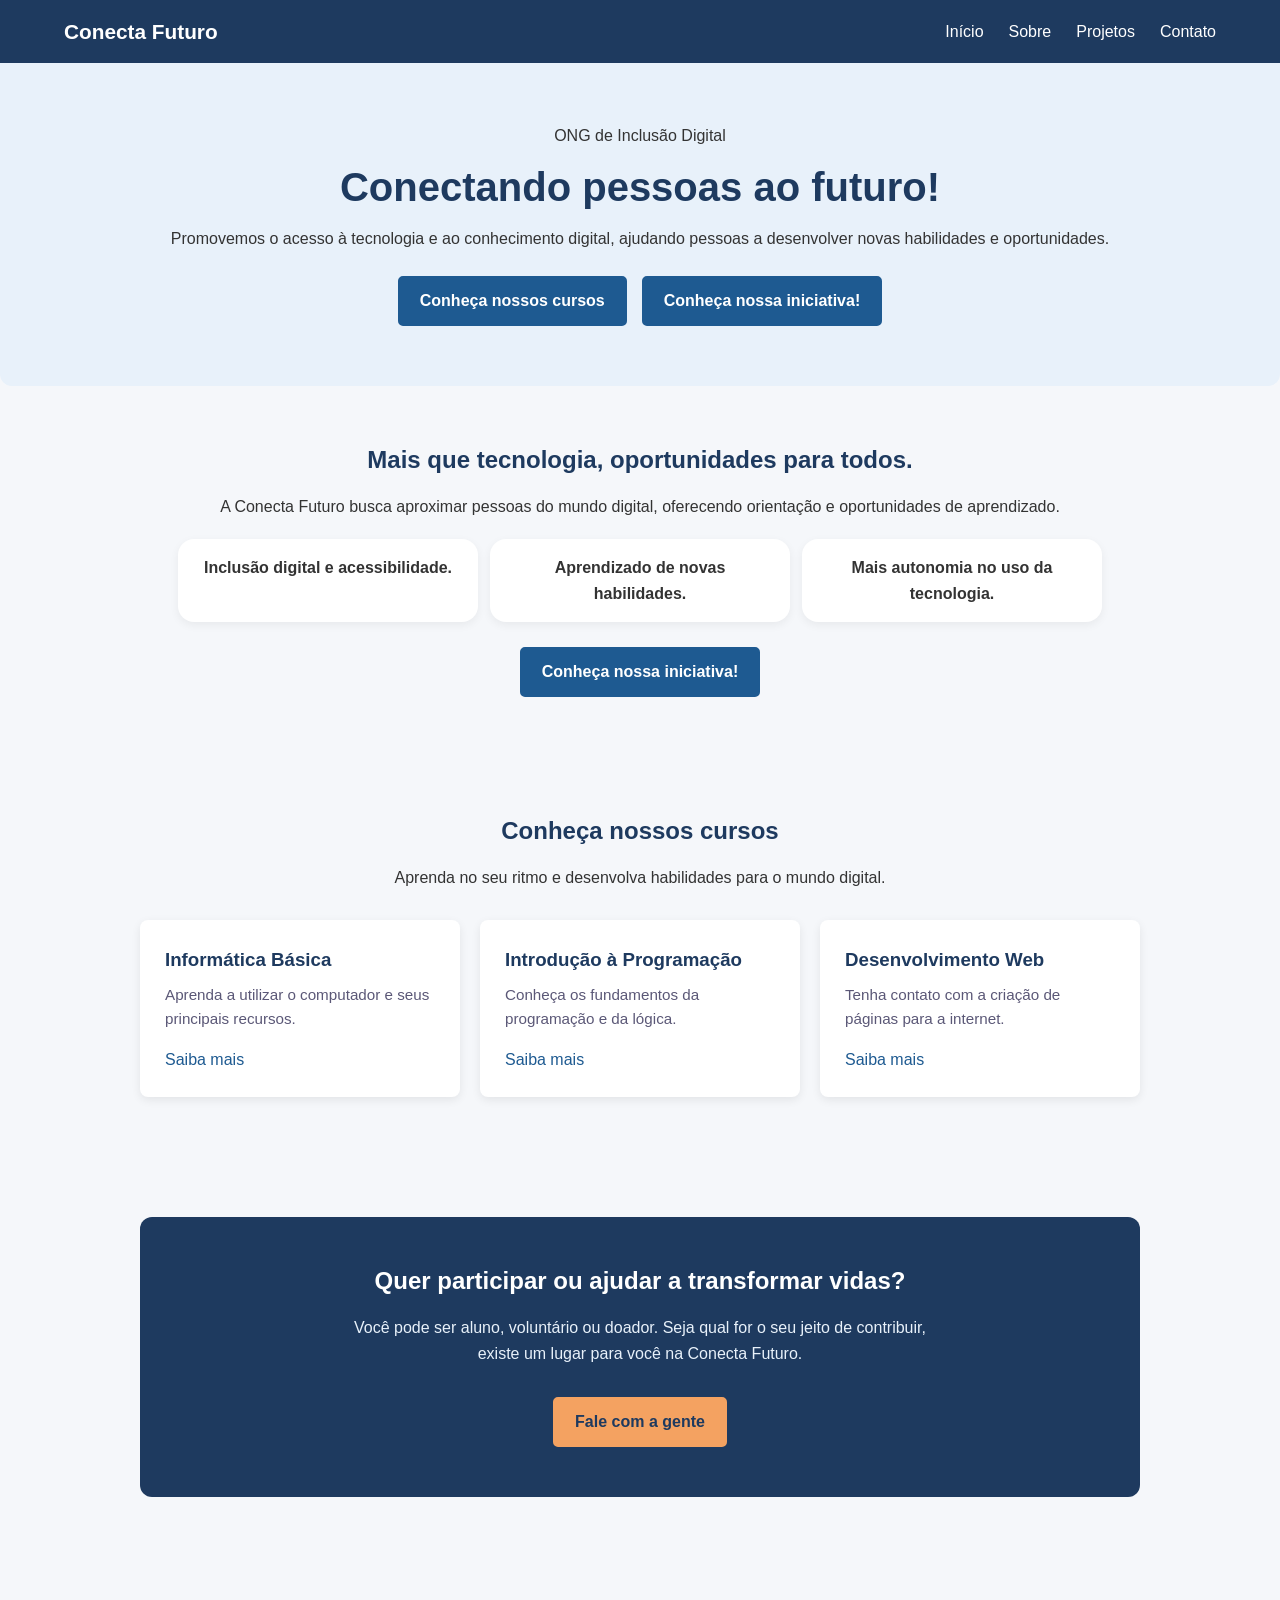
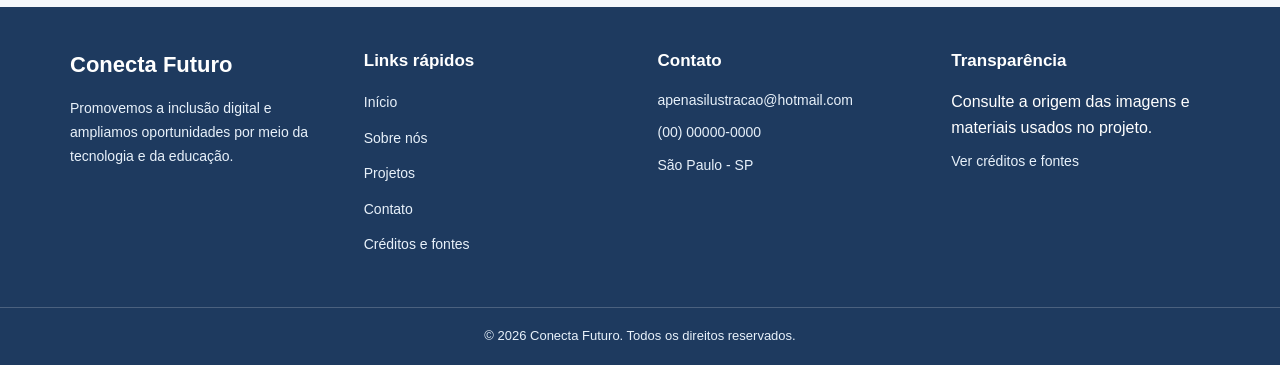
==== commit ce680c3b: "Update index.html" ====
--- a/index.html
+++ b/index.html
@@ -1,41 +1,59 @@
+<!-- Declara que o documento usa HTML5 -->
 <!doctype html>
+<!-- Idioma da página: português do Brasil (ajuda leitores de tela e buscadores) -->
 <html lang="pt-BR">
   <head>
+    <!-- Codificação de caracteres: permite acentos e símbolos -->
     <meta charset="UTF-8" />
+    <!-- Faz a página se adaptar à largura da tela (responsividade no celular) -->
     <meta name="viewport" content="width=device-width, initial-scale=1.0" />
+    <!-- Descrição que aparece nos resultados de busca (SEO) -->
     <meta
       name="description"
       content="Conecta Futuro: iniciativa de inclusão digital e acesso à tecnologia."
     />
+    <!-- Título que aparece na aba do navegador -->
     <title>Conecta Futuro | ONG de Inclusão Digital</title>
+    <!-- Liga o arquivo de estilos (CSS) -->
     <link rel="stylesheet" href="css/style.css" />
+    <!-- Script que carrega o header e o footer; "defer" executa só depois de o HTML carregar -->
     <script src="js/layout-push.js" defer></script>
+    <!-- Script das animações de entrada e do menu mobile -->
     <script src="js/animation.js" defer></script>
   </head>
 
   <body>
+    <!-- Espaço vazio onde o layout-push.js injeta o cabeçalho (layout/header.html) -->
     <div id="header"></div>
 
+    <!-- Conteúdo principal da página -->
     <main>
+      <!-- Seção de abertura (hero) da página inicial -->
       <section id="inicio">
         <p>ONG de Inclusão Digital</p>
+        <!-- Título principal da página -->
         <h1>Conectando pessoas ao futuro!</h1>
         <p>
           Promovemos o acesso à tecnologia e ao conhecimento digital, ajudando
           pessoas a desenvolver novas habilidades e oportunidades.
         </p>
+        <!-- Grupo de botões de chamada para ação -->
         <div class="botoes">
+          <!-- Link âncora: rola a página até a seção com id="cursos" -->
           <a href="#cursos" class="btn">Conheça nossos cursos</a>
+          <!-- Link para a página "Sobre" -->
           <a href="content/sobre.html" class="btn">Conheça nossa iniciativa!</a>
         </div>
       </section>
 
+      <!-- Seção que apresenta a iniciativa -->
       <section id="sobre">
         <h2>Mais que tecnologia, oportunidades para todos.</h2>
         <p>
           A Conecta Futuro busca aproximar pessoas do mundo digital, oferecendo
           orientação e oportunidades de aprendizado.
         </p>
+        <!-- Lista de valores (estilizada como "chips" no CSS) -->
         <ul>
           <li>Inclusão digital e acessibilidade.</li>
           <li>Aprendizado de novas habilidades.</li>
@@ -44,12 +62,15 @@
         <a href="content/sobre.html" class="btn">Conheça nossa iniciativa!</a>
       </section>
 
+      <!-- Seção com os cursos oferecidos -->
       <section id="cursos">
         <h2>Conheça nossos cursos</h2>
         <p>
           Aprenda no seu ritmo e desenvolva habilidades para o mundo digital.
         </p>
+        <!-- Container que organiza os cards lado a lado (flexbox) -->
         <div class="cursos-container">
+          <!-- Cada <article> é um card de curso independente -->
           <article class="card-curso">
             <h3>Informática Básica</h3>
             <p>Aprenda a utilizar o computador e seus principais recursos.</p>
@@ -70,6 +91,7 @@
 
       <!-- chamada final convidando para a página de contato -->
       <section id="chamada-contato">
+        <!-- Caixa azul de destaque (CTA = call to action) -->
         <div class="cta-contato">
           <h2>Quer participar ou ajudar a transformar vidas?</h2>
           <p>
@@ -81,6 +103,7 @@
       </section>
     </main>
 
+    <!-- Espaço onde o layout-push.js injeta o rodapé (layout/footer.html) -->
     <div id="footer"></div>
   </body>
 </html>
--- a/css/style.css
+++ b/css/style.css
@@ -346,6 +346,16 @@
     line-height: 1.7;
 }
 
+.eyebrow {
+    display: inline-block;
+    margin-bottom: 10px;
+    color: #159b8b;
+    font-size: 0.8rem;
+    font-weight: bold;
+    letter-spacing: 2px;
+    text-transform: uppercase;
+}
+
 .projeto-card {
     display: flex;
     align-items: center;
@@ -381,6 +391,67 @@
     font-size: 1rem;
     line-height: 1.8;
     color: #555;
+}
+
+.btn-missao {
+    margin-top: 8px;
+}
+
+.missao-panel {
+    margin-top: 20px;
+    padding: 20px;
+    border-left: 4px solid #159b8b;
+    border-radius: var(--raio);
+    background: #eefaf8;
+}
+
+.missao-panel h3 {
+    margin-bottom: 5px;
+    color: var(--navy);
+    font-size: 1rem;
+}
+
+.missao-panel p {
+    margin-bottom: 14px;
+    font-size: 0.95rem;
+}
+
+.missao-panel p:last-of-type {
+    margin-bottom: 12px;
+}
+
+.link-acao {
+    font-weight: bold;
+    text-decoration: underline;
+}
+
+.pagina-interna {
+    min-height: 55vh;
+    background: var(--branco);
+}
+
+.conteudo-interno {
+    max-width: 850px;
+    margin: 0 auto;
+}
+
+.conteudo-interno h2 {
+    margin-top: 35px;
+}
+
+.lista-creditos {
+    padding-left: 22px;
+}
+
+.lista-creditos li {
+    margin-bottom: 14px;
+}
+
+.nota-credito {
+    margin-top: 35px;
+    padding: 16px 20px;
+    border-left: 4px solid var(--laranja);
+    background: #fff8eb;
 }
 
 .projeto-imagem {
@@ -821,4 +892,4 @@
         transition-duration: 0.01ms !important;
         animation-duration: 0.01ms !important;
     }
-}+}
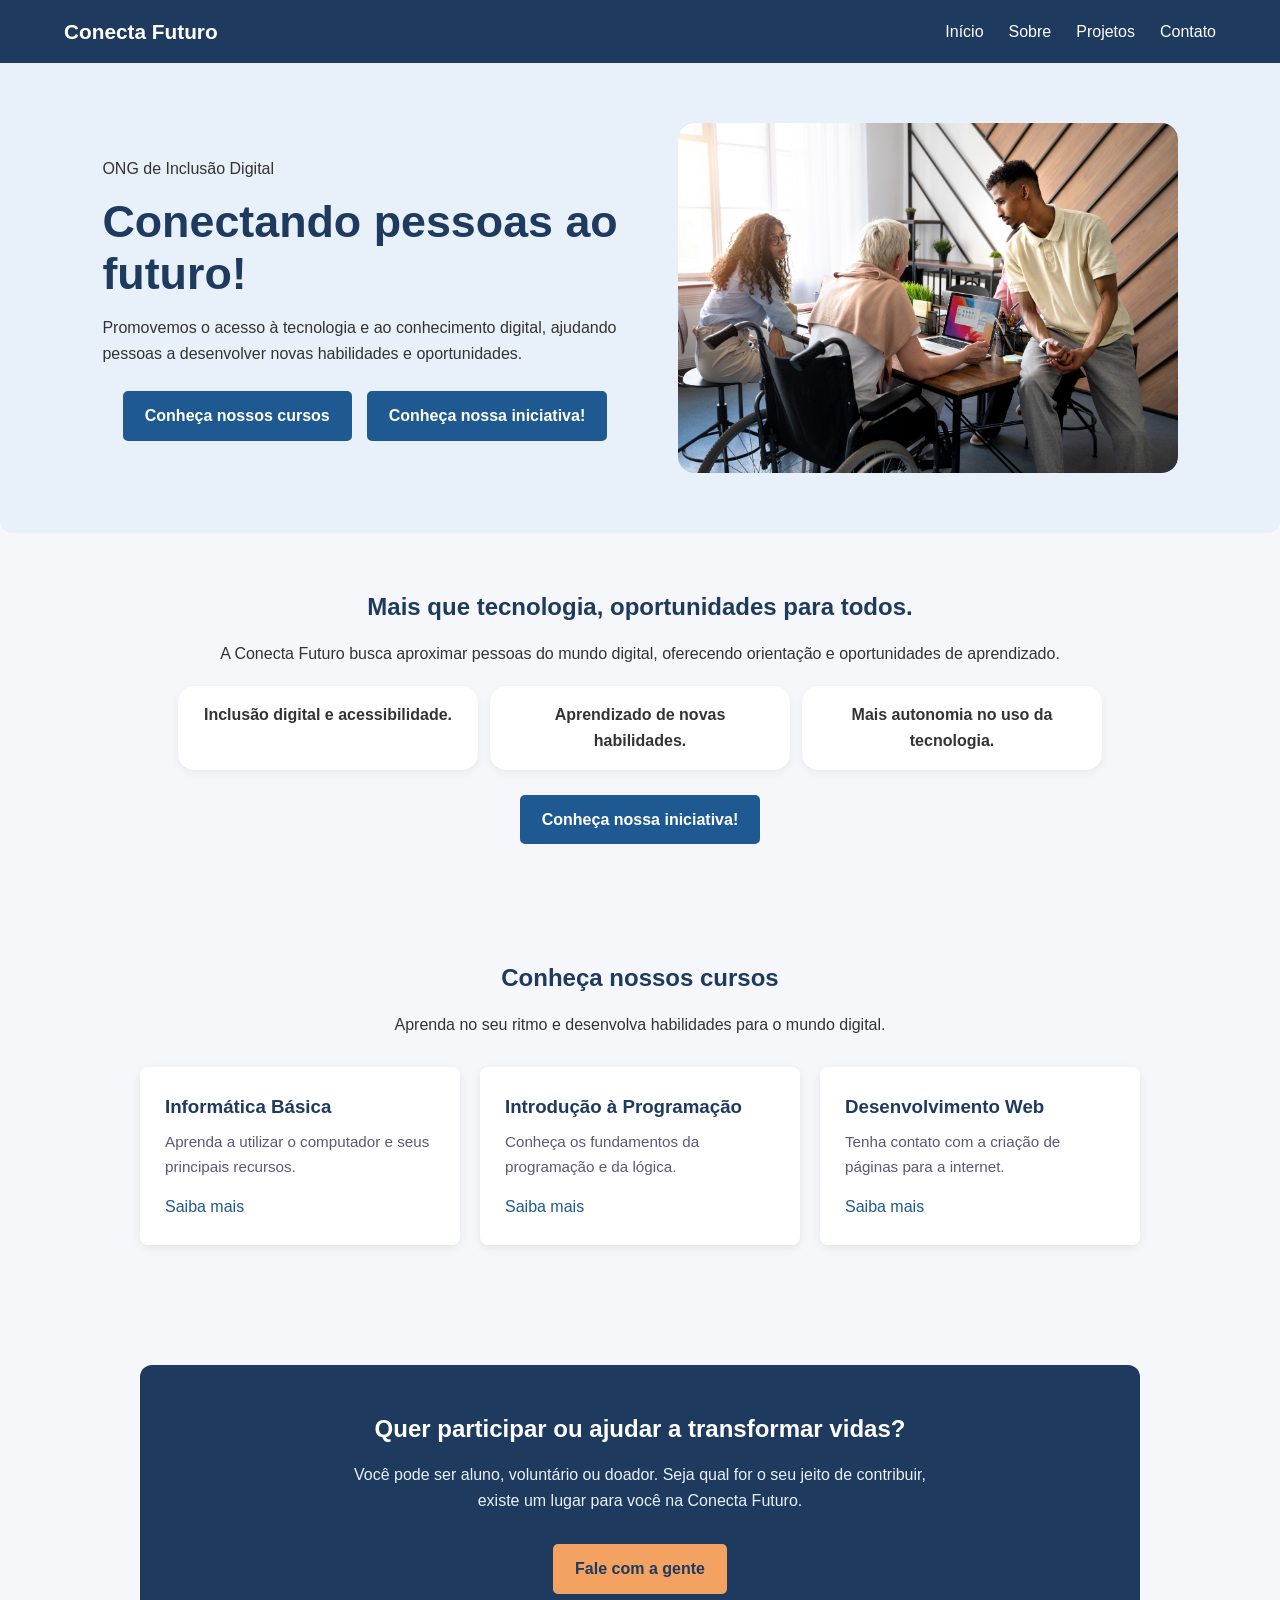
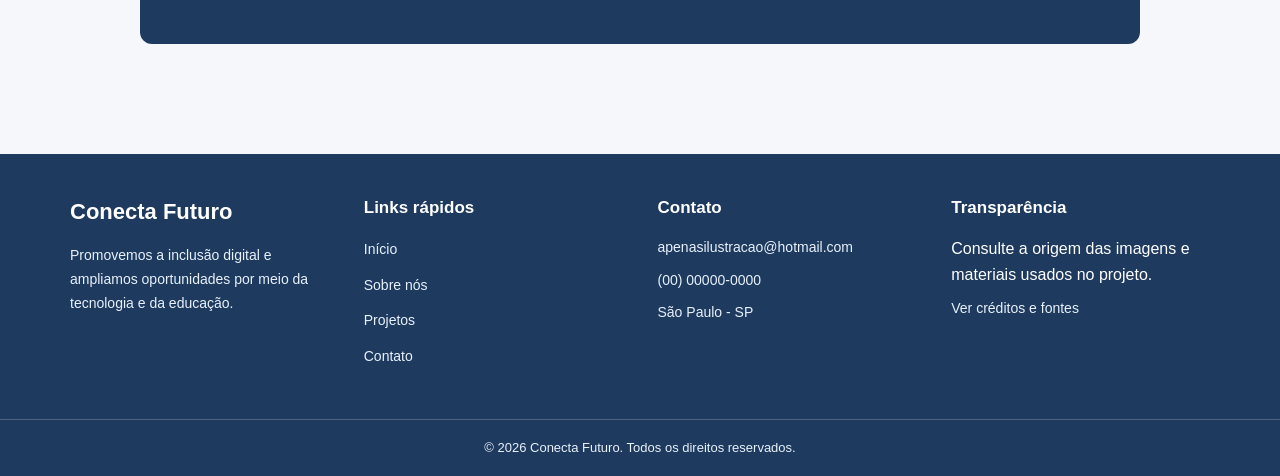
==== commit 60820649: "talvez commit final" ====
--- a/index.html
+++ b/index.html
@@ -1,109 +1,184 @@
-<!-- Declara que o documento usa HTML5 -->
+
 <!doctype html>
-<!-- Idioma da página: português do Brasil (ajuda leitores de tela e buscadores) -->
 <html lang="pt-BR">
-  <head>
-    <!-- Codificação de caracteres: permite acentos e símbolos -->
-    <meta charset="UTF-8" />
-    <!-- Faz a página se adaptar à largura da tela (responsividade no celular) -->
-    <meta name="viewport" content="width=device-width, initial-scale=1.0" />
-    <!-- Descrição que aparece nos resultados de busca (SEO) -->
-    <meta
-      name="description"
-      content="Conecta Futuro: iniciativa de inclusão digital e acesso à tecnologia."
-    />
-    <!-- Título que aparece na aba do navegador -->
-    <title>Conecta Futuro | ONG de Inclusão Digital</title>
-    <!-- Liga o arquivo de estilos (CSS) -->
-    <link rel="stylesheet" href="css/style.css" />
-    <!-- Script que carrega o header e o footer; "defer" executa só depois de o HTML carregar -->
-    <script src="js/layout-push.js" defer></script>
-    <!-- Script das animações de entrada e do menu mobile -->
-    <script src="js/animation.js" defer></script>
-  </head>
 
-  <body>
-    <!-- Espaço vazio onde o layout-push.js injeta o cabeçalho (layout/header.html) -->
-    <div id="header"></div>
+<head>
+  <meta charset="UTF-8" />
+  <meta name="viewport" content="width=device-width, initial-scale=1.0" />
 
-    <!-- Conteúdo principal da página -->
-    <main>
-      <!-- Seção de abertura (hero) da página inicial -->
-      <section id="inicio">
-        <p>ONG de Inclusão Digital</p>
-        <!-- Título principal da página -->
-        <h1>Conectando pessoas ao futuro!</h1>
+  <meta
+    name="description"
+    content="Conecta Futuro: iniciativa de inclusão digital e acesso à tecnologia."
+  />
+
+  <title>Conecta Futuro | ONG de Inclusão Digital</title>
+
+  <link rel="stylesheet" href="css/style.css" />
+
+  <script src="js/layout-push.js" defer></script>
+  <script src="js/animation.js" defer></script>
+</head>
+
+<body>
+
+  <!-- Cabeçalho carregado pelo JavaScript -->
+  <div id="header"></div>
+
+  <main>
+
+    <!-- APRESENTAÇÃO PRINCIPAL -->
+    <section id="inicio">
+
+      <div class="inicio-container">
+
+        <!-- Conteúdo textual -->
+        <div class="inicio-conteudo">
+
+          <p>ONG de Inclusão Digital</p>
+
+          <h1>Conectando pessoas ao futuro!</h1>
+
+          <p>
+            Promovemos o acesso à tecnologia e ao conhecimento digital,
+            ajudando pessoas a desenvolver novas habilidades e oportunidades.
+          </p>
+
+          <div class="botoes">
+
+            <a href="#cursos" class="btn">
+              Conheça nossos cursos
+            </a>
+
+            <a href="content/sobre.html" class="btn">
+              Conheça nossa iniciativa!
+            </a>
+
+          </div>
+
+        </div>
+
+        <!-- Imagem principal -->
+        <div class="inicio-imagem">
+
+          <img
+            src="assets/imagem-inclusao-digital.jpg"
+            alt="Representação da inclusão digital e do acesso à tecnologia"
+          />
+
+        </div>
+
+      </div>
+
+    </section>
+
+
+    <!-- APRESENTAÇÃO DA INICIATIVA -->
+    <section id="sobre">
+
+      <h2>Mais que tecnologia, oportunidades para todos.</h2>
+
+      <p>
+        A Conecta Futuro busca aproximar pessoas do mundo digital,
+        oferecendo orientação e oportunidades de aprendizado.
+      </p>
+
+      <ul>
+
+        <li>Inclusão digital e acessibilidade.</li>
+
+        <li>Aprendizado de novas habilidades.</li>
+
+        <li>Mais autonomia no uso da tecnologia.</li>
+
+      </ul>
+
+      <a href="content/sobre.html" class="btn">
+        Conheça nossa iniciativa!
+      </a>
+
+    </section>
+
+
+    <!-- CURSOS -->
+    <section id="cursos">
+
+      <h2>Conheça nossos cursos</h2>
+
+      <p>
+        Aprenda no seu ritmo e desenvolva habilidades para o mundo digital.
+      </p>
+
+      <div class="cursos-container">
+
+        <article class="card-curso">
+
+          <h3>Informática Básica</h3>
+
+          <p>
+            Aprenda a utilizar o computador e seus principais recursos.
+          </p>
+
+          <a href="content/contato.html">Saiba mais</a>
+
+        </article>
+
+
+        <article class="card-curso">
+
+          <h3>Introdução à Programação</h3>
+
+          <p>
+            Conheça os fundamentos da programação e da lógica.
+          </p>
+
+          <a href="content/contato.html">Saiba mais</a>
+
+        </article>
+
+
+        <article class="card-curso">
+
+          <h3>Desenvolvimento Web</h3>
+
+          <p>
+            Tenha contato com a criação de páginas para a internet.
+          </p>
+
+          <a href="content/contato.html">Saiba mais</a>
+
+        </article>
+
+      </div>
+
+    </section>
+
+
+    <!-- CHAMADA PARA PARTICIPAÇÃO -->
+    <section id="chamada-contato">
+
+      <div class="cta-contato">
+
+        <h2>Quer participar ou ajudar a transformar vidas?</h2>
+
         <p>
-          Promovemos o acesso à tecnologia e ao conhecimento digital, ajudando
-          pessoas a desenvolver novas habilidades e oportunidades.
+          Você pode ser aluno, voluntário ou doador.
+          Seja qual for o seu jeito de contribuir,
+          existe um lugar para você na Conecta Futuro.
         </p>
-        <!-- Grupo de botões de chamada para ação -->
-        <div class="botoes">
-          <!-- Link âncora: rola a página até a seção com id="cursos" -->
-          <a href="#cursos" class="btn">Conheça nossos cursos</a>
-          <!-- Link para a página "Sobre" -->
-          <a href="content/sobre.html" class="btn">Conheça nossa iniciativa!</a>
-        </div>
-      </section>
 
-      <!-- Seção que apresenta a iniciativa -->
-      <section id="sobre">
-        <h2>Mais que tecnologia, oportunidades para todos.</h2>
-        <p>
-          A Conecta Futuro busca aproximar pessoas do mundo digital, oferecendo
-          orientação e oportunidades de aprendizado.
-        </p>
-        <!-- Lista de valores (estilizada como "chips" no CSS) -->
-        <ul>
-          <li>Inclusão digital e acessibilidade.</li>
-          <li>Aprendizado de novas habilidades.</li>
-          <li>Mais autonomia no uso da tecnologia.</li>
-        </ul>
-        <a href="content/sobre.html" class="btn">Conheça nossa iniciativa!</a>
-      </section>
+        <a href="content/contato.html" class="btn">
+          Fale com a gente
+        </a>
 
-      <!-- Seção com os cursos oferecidos -->
-      <section id="cursos">
-        <h2>Conheça nossos cursos</h2>
-        <p>
-          Aprenda no seu ritmo e desenvolva habilidades para o mundo digital.
-        </p>
-        <!-- Container que organiza os cards lado a lado (flexbox) -->
-        <div class="cursos-container">
-          <!-- Cada <article> é um card de curso independente -->
-          <article class="card-curso">
-            <h3>Informática Básica</h3>
-            <p>Aprenda a utilizar o computador e seus principais recursos.</p>
-            <a href="content/contato.html">Saiba mais</a>
-          </article>
-          <article class="card-curso">
-            <h3>Introdução à Programação</h3>
-            <p>Conheça os fundamentos da programação e da lógica.</p>
-            <a href="content/contato.html">Saiba mais</a>
-          </article>
-          <article class="card-curso">
-            <h3>Desenvolvimento Web</h3>
-            <p>Tenha contato com a criação de páginas para a internet.</p>
-            <a href="content/contato.html">Saiba mais</a>
-          </article>
-        </div>
-      </section>
+      </div>
 
-      <!-- chamada final convidando para a página de contato -->
-      <section id="chamada-contato">
-        <!-- Caixa azul de destaque (CTA = call to action) -->
-        <div class="cta-contato">
-          <h2>Quer participar ou ajudar a transformar vidas?</h2>
-          <p>
-            Você pode ser aluno, voluntário ou doador. Seja qual for o seu jeito
-            de contribuir, existe um lugar para você na Conecta Futuro.
-          </p>
-          <a href="content/contato.html" class="btn">Fale com a gente</a>
-        </div>
-      </section>
-    </main>
+    </section>
 
-    <!-- Espaço onde o layout-push.js injeta o rodapé (layout/footer.html) -->
-    <div id="footer"></div>
-  </body>
+  </main>
+
+  <!-- Rodapé carregado pelo JavaScript -->
+  <div id="footer"></div>
+
+</body>
+
 </html>
--- a/css/style.css
+++ b/css/style.css
@@ -1,895 +1,1126 @@
+/* VARIÁVEIS GLOBAIS
+   Guardam cores, tamanhos e fonte para reutilizar com var(--nome) */
 :root {
-    --roxo: #6d28d9;
-    --roxo-claro: #ede9fe;
-    --navy: #1e3a5f;      
-    --navy-escuro: #0f1038;
-    --laranja: #f4a261; 
-    --azul-link: #1e5a91;
-    --texto: #333;
-    --texto-suave: #5b5877;
-    --linha: #ddd6fe;
-    --fundo: #f5f7fa;
-    --branco: #ffffff;
-    --erro: #b91c1c;
-    --raio: 8px;
-    --raio-card: 16px;
-    --fonte: Arial, system-ui, -apple-system, "Segoe UI", sans-serif;
-}
-
+  --roxo: #6d28d9;
+  --roxo-claro: #ede9fe;
+  --navy: #1e3a5f; /* azul escuro principal */
+  --navy-escuro: #0f1038;
+  --laranja: #f4a261; /* cor de destaque (hover e botões) */
+  --azul-link: #1e5a91;
+  --texto: #333;
+  --texto-suave: #5b5877;
+  --linha: #ddd6fe;
+  --fundo: #f5f7fa;
+  --branco: #ffffff;
+  --erro: #b91c1c; /* vermelho dos erros */
+  --raio: 8px; /* arredondamento padrão */
+  --raio-card: 16px; /* arredondamento dos cards */
+  --fonte: Arial, system-ui, -apple-system, "Segoe UI", sans-serif;
+}
+
+/* RESET: zera margens/espaços padrão do navegador.
+   box-sizing: border-box faz padding e borda entrarem no cálculo da largura.
+   scroll-behavior: smooth deixa a rolagem por âncoras suave. */
 * {
-    margin: 0;
-    padding: 0;
-    box-sizing: border-box;
-    scroll-behavior: smooth;
-}
-
+  margin: 0;
+  padding: 0;
+  box-sizing: border-box;
+  scroll-behavior: smooth;
+}
+
+/* Estilo base do corpo da página */
 body {
-    font-family: var(--fonte);
-    background-color: var(--fundo);
-    color: var(--texto);
-    line-height: 1.6;
-}
-
+  font-family: var(--fonte);
+  background-color: var(--fundo);
+  color: var(--texto);
+  line-height: 1.6; /* espaçamento entre linhas */
+}
+
+/* Links: sem sublinhado, com transição suave de cor */
 a {
-    color: var(--azul-link);
-    text-decoration: none;
-    transition: 0.3s;
-}
-
+  color: var(--azul-link);
+  text-decoration: none;
+  transition: 0.3s;
+}
+
+/* Ao passar o mouse, o link fica laranja */
 a:hover {
-    color: var(--laranja);
-}
-
+  color: var(--laranja);
+}
+
+/* Imagens nunca ultrapassam a largura do container */
 img {
-    max-width: 100%;
-    display: block;
-}
-
+  max-width: 100%;
+  display: block;
+}
+
+/* Marcadores da lista ficam dentro da área do texto */
 ul {
-    list-style-position: inside;
-}
-
+  list-style-position: inside;
+}
+
+/* Contorno visível ao navegar pelo teclado (acessibilidade) */
 a:focus-visible,
 button:focus-visible,
 input:focus-visible,
 textarea:focus-visible,
 select:focus-visible {
-    outline: 3px solid var(--laranja);
-    outline-offset: 2px;
+  outline: 3px solid var(--laranja);
+  outline-offset: 2px;
 }
 
 /* HEADER */
 
+/* Barra de navegação: flex distribui logo e menu; sticky a mantém fixa no topo ao rolar */
 .navbar {
-    display: flex;
-    align-items: center;
-    justify-content: space-between;
-    gap: 20px;
-    padding: 15px 5%;
-    background-color: var(--navy);
-    color: white;
-    opacity: 0;
-    transform: translateY(-15px);
-    transition: 0.5s;
-    position: sticky;
-    top: 0;
-    z-index: 100;
-}
-
+  display: flex;
+  align-items: center;
+  justify-content: space-between;
+  gap: 20px;
+  padding: 15px 5%;
+  background-color: var(--navy);
+  color: white;
+  /* Começa invisível e levemente acima; a classe "visible" faz aparecer */
+  opacity: 0;
+  transform: translateY(-15px);
+  transition: 0.5s;
+  position: sticky;
+  top: 0;
+  z-index: 100; /* fica acima dos outros elementos */
+}
+
+/* Estado final da animação de entrada do header */
 .navbar.visible {
-    opacity: 1;
-    transform: translateY(0);
-}
-
+  opacity: 1;
+  transform: translateY(0);
+}
+
+/* Nome/logo da ONG */
 .brand {
-    color: white;
-    font-size: 1.3rem;
-    font-weight: bold;
+  color: white;
+  font-size: 1.3rem;
+  font-weight: bold;
 }
 
 .brand:hover {
-    color: var(--laranja);
-}
-
+  color: var(--laranja);
+}
+
+/* Lista do menu em linha horizontal */
 .nav-menu ul {
-    display: flex;
-    align-items: center;
-    gap: 25px;
-    list-style: none;
+  display: flex;
+  align-items: center;
+  gap: 25px;
+  list-style: none;
 }
 
 .nav-menu a {
-    color: white;
+  color: white;
 }
 
 .nav-menu a:hover {
-    color: var(--laranja);
-}
-
+  color: var(--laranja);
+}
+
+/* Botão "Doar" em destaque */
 .btn-doar {
-    padding: 9px 18px;
-    border-radius: 5px;
-    background-color: var(--laranja);
-    color: var(--navy);
-    font-weight: bold;
+  padding: 9px 18px;
+  border-radius: 5px;
+  background-color: var(--laranja);
+  color: var(--navy);
+  font-weight: bold;
 }
 
 .btn-doar:hover {
-    background-color: white;
-    color: var(--navy);
+  background-color: white;
+  color: var(--navy);
 }
 
 /* Menu mobile */
 
+/* Botão hambúrguer: escondido no desktop (aparece no @media mobile) */
 .nav-toggle {
-    display: none;
-    border: 0;
-    background: none;
-    cursor: pointer;
-}
-
+  display: none;
+  border: 0;
+  background: none;
+  cursor: pointer;
+}
+
+/* As três barrinhas do ícone */
 .nav-toggle span {
-    display: block;
-    width: 25px;
-    height: 3px;
-    margin: 5px;
-    background-color: white;
+  display: block;
+  width: 25px;
+  height: 3px;
+  margin: 5px;
+  background-color: white;
 }
 
 /* ESTRUTURA GERAL */
 
 main {
-    width: 100%;
-}
-
+  width: 100%;
+}
+
+/* Espaçamento padrão de todas as seções */
 section {
-    padding: 60px 8%;
-}
-
+  padding: 60px 8%;
+}
+
+/* Títulos das seções */
 section h1,
 section h2 {
-    margin-bottom: 20px;
-    color: var(--navy);
-    line-height: 1.15;
+  margin-bottom: 20px;
+  color: var(--navy);
+  line-height: 1.15;
 }
 
 section p {
-    margin-bottom: 15px;
+  margin-bottom: 15px;
 }
 
 section img {
-    border-radius: var(--raio);
+  border-radius: var(--raio);
 }
 
 /* PÁGINA INICIAL (index) */
 
+/* Seção de abertura (hero) */
+/* Seção de abertura (hero) */
 #inicio {
-    text-align: center;
-    background-color: #e8f1fa;
-    border-radius: 0 0 12px 12px;
-}
-
+  background-color: #e8f1fa;
+  border-radius: 0 0 12px 12px;
+}
+
+/* Container que organiza texto e imagem lado a lado */
+.inicio-container {
+  display: flex;
+  align-items: center;
+  justify-content: space-between;
+  gap: 50px;
+  max-width: 1200px;
+  margin: 0 auto;
+}
+
+/* Área textual do Hero */
+.inicio-conteudo {
+  flex: 1;
+  min-width: 0;
+  text-align: left;
+}
+
+/* Título principal */
 #inicio h1 {
-    font-size: clamp(2rem, 6vw, 2.5rem);
-    margin-bottom: 16px;
-}
-
+  font-size: clamp(2rem, 5vw, 2.8rem);
+  margin-bottom: 16px;
+}
+
+/* Texto de apresentação */
+.inicio-conteudo > p {
+  max-width: 550px;
+}
+
+/* Botões */
 #inicio .botoes {
-    display: flex;
-    justify-content: center;
-    flex-wrap: wrap;
-    gap: 15px;
-    margin-top: 25px;
+  display: flex;
+  justify-content: flex-start;
+  flex-wrap: wrap;
+  gap: 15px;
+  margin-top: 25px;
+}
+
+/* Área reservada para a imagem */
+.inicio-imagem {
+  flex: 1;
+  max-width: 500px;
+  height: 350px;
+  overflow: hidden;
+  border-radius: var(--raio-card);
+  background-color: #d5e4f3;
+}
+
+/* Imagem principal */
+.inicio-imagem img {
+  width: 100%;
+  height: 100%;
+  object-fit: cover;
+  border-radius: var(--raio-card);
+}
+
+/* Linha de botões centralizada; quebra de linha se faltar espaço */
+#inicio .botoes {
+  display: flex;
+  justify-content: center;
+  flex-wrap: wrap;
+  gap: 15px;
+  margin-top: 25px;
 }
 
 /* Botões */
 
+/* Estilo padrão dos botões (links ou <button>) */
 .btn {
-    display: inline-block;
-    padding: 10px 20px;
-    border-radius: 5px;
-    background-color: var(--azul-link);
-    color: white;
-    border: 2px solid var(--azul-link);
-    font: inherit;
-    font-weight: 600;
-    cursor: pointer;
-    transition: background-color 0.2s, color 0.2s;
-}
-
+  display: inline-block;
+  padding: 10px 20px;
+  border-radius: 5px;
+  background-color: var(--azul-link);
+  color: white;
+  border: 2px solid var(--azul-link);
+  font: inherit; /* usa a mesma fonte do restante da página */
+  font-weight: 600;
+  cursor: pointer;
+  transition:
+    background-color 0.2s,
+    color 0.2s;
+}
+
+/* Ao passar o mouse, fica laranja */
 .btn:hover {
-    background-color: var(--laranja);
-    border-color: var(--laranja);
-    color: var(--texto);
+  background-color: var(--laranja);
+  border-color: var(--laranja);
+  color: var(--texto);
 }
 
 /* Apresentação da iniciativa */
 
 #sobre {
-    display: block;
-    text-align: center;
+  display: block;
+  text-align: center;
 }
 
 /* lista de valores da home (chips) */
 #sobre ul {
-    display: flex;
-    flex-wrap: wrap;
+  display: flex;
+  flex-wrap: wrap;
+  justify-content: center;
+  gap: 12px;
+  list-style: none;
+  margin: 20px 0 25px;
+}
+
+/* Cada item vira um cartãozinho branco com sombra */
+#sobre ul li {
+  flex: 1 1 220px; /* cresce, encolhe e tem base de 220px */
+  max-width: 300px;
+  padding: 16px 20px;
+  background: var(--branco);
+  border-radius: var(--raio-card);
+  box-shadow: 0 3px 10px rgba(0, 0, 0, 0.06);
+  font-weight: 600;
+  list-style: none;
+}
+
+/* Caixa azul de chamada final (CTA) */
+.cta-contato {
+  background-color: var(--navy);
+  color: white;
+  text-align: center;
+  border-radius: 12px;
+  max-width: 1000px;
+  margin: 0 auto; /* centraliza horizontalmente */
+  padding: 50px 20px;
+}
+
+.cta-contato h2 {
+  color: white;
+}
+
+.cta-contato p {
+  color: #e8f1fa;
+  margin-inline: auto;
+  max-width: 65ch; /* limita a largura do texto para facilitar a leitura */
+}
+
+/* Botão laranja dentro da caixa azul */
+.cta-contato .btn {
+  background-color: var(--laranja);
+  border-color: var(--laranja);
+  color: var(--navy);
+  margin-top: 16px;
+}
+
+.cta-contato .btn:hover {
+  background-color: white;
+  border-color: white;
+  color: var(--navy);
+}
+
+/* PÁGINA SOBRE */
+/* Texto e imagem lado a lado */
+.container-sobre {
+  display: flex;
+  align-items: flex-start;
+  justify-content: center;
+  gap: 40px;
+  max-width: 1200px;
+  margin: 0 auto;
+  padding: 60px 8%;
+}
+
+.card-sobre {
+  flex: 1;
+  min-width: 0; /* evita que o conteúdo estoure o container */
+}
+
+.card-sobre h1 {
+  margin-bottom: 25px;
+  color: var(--navy);
+}
+
+/* Parágrafos justificados */
+.sobretexto {
+  margin-bottom: 20px;
+  font-size: 18px;
+  line-height: 1.7;
+  text-align: justify;
+}
+
+/* Coluna da imagem: no máximo 480px */
+.imagem-sobre {
+  flex: 0 1 480px;
+  min-width: 0;
+}
+
+.imagem-sobre img {
+  display: block;
+  width: 100%;
+  height: auto;
+  border-radius: var(--raio);
+}
+
+/* Painel de ajuda que abre ao clicar no botão */
+.painel {
+  margin-top: 20px;
+  padding: 20px;
+  background: var(--roxo-claro);
+  border-left: 4px solid var(--roxo); /* faixa roxa lateral */
+  border-radius: var(--raio);
+  max-width: 65ch;
+}
+
+.painel p {
+  margin: 0;
+}
+
+/* ===== MISSÃO GERAL DA ONG (NOVO) =====
+   Fica FORA do .container-sobre, ocupando a linha inteira.
+   max-width alinha com o container; margin auto centraliza. */
+.missao-ong {
+  max-width: 1150px;
+  margin: 0 auto 60px;
+  padding: 40px 48px;
+  background: #f5f2ff;
+  border-left: 4px solid var(--roxo);
+  border-radius: var(--raio-card);
+}
+
+.missao-ong h2 {
+  margin: 0 0 16px;
+  color: var(--navy);
+  font-size: 1.5rem;
+}
+
+.missao-destaque {
+  font-size: 1.15rem;
+  font-weight: 600;
+  color: var(--roxo);
+  margin-bottom: 20px;
+  line-height: 1.5;
+}
+
+.missao-ong .sobretexto {
+  font-size: 16px;
+  text-align: left;
+  margin-bottom: 16px;
+}
+
+/* Pilares em cards lado a lado */
+.missao-pilares {
+  list-style: none;
+  padding: 0;
+  margin: 24px 0 0;
+  display: flex;
+  flex-wrap: wrap;
+  gap: 16px;
+}
+
+.missao-pilares li {
+  flex: 1 1 220px;
+  padding: 16px 20px;
+  background: var(--branco);
+  border-radius: var(--raio);
+  box-shadow: 0 2px 6px rgba(0, 0, 0, 0.06);
+  font-size: 0.95rem;
+  line-height: 1.4;
+}
+
+.missao-pilares strong {
+  color: var(--roxo);
+  display: block;
+  margin-bottom: 4px;
+}
+
+/* No desktop, os parágrafos da missão fluem em 2 colunas
+   (reduz o vertical e usa melhor o horizontal) */
+@media (min-width: 900px) {
+  .missao-ong .sobretexto {
+    column-count: 2;
+    column-gap: 48px;
+  }
+}
+
+/* No tablet/mobile, a missão volta a 1 coluna e ganha margem lateral */
+@media (max-width: 899px) {
+  .missao-ong {
+    margin-inline: 6%;
+    padding: 28px 24px;
+  }
+}
+
+/* PÁGINA PROJETOS */
+
+/* Container geral da página, centralizado */
+#projetos {
+  width: 100%;
+  max-width: 1150px;
+  margin: 0 auto;
+  padding: 70px 30px;
+}
+
+/* Bloco de introdução no topo */
+.projetos-introducao {
+  text-align: center;
+  margin-bottom: 80px;
+}
+
+.projetos-introducao h1 {
+  font-size: 2.5rem;
+  margin-bottom: 15px;
+  color: #222;
+}
+
+.projetos-introducao p {
+  font-size: 1.1rem;
+  color: #666;
+  max-width: 650px;
+  margin: 0 auto;
+  line-height: 1.7;
+}
+
+/* Texto pequeno em maiúsculas acima do título */
+.eyebrow {
+  display: inline-block;
+  margin-bottom: 10px;
+  color: #159b8b;
+  font-size: 0.8rem;
+  font-weight: bold;
+  letter-spacing: 2px; /* espaço entre as letras */
+  text-transform: uppercase;
+}
+
+/* Card de projeto: texto de um lado, imagem do outro */
+.projeto-card {
+  display: flex;
+  align-items: center;
+  justify-content: space-between;
+  gap: 60px;
+  margin-bottom: 100px;
+}
+
+/* Inverte a ordem (imagem à esquerda) nos cards alternados */
+.projeto-invertido {
+  flex-direction: row-reverse;
+}
+
+.projeto-conteudo {
+  flex: 1;
+}
+
+/* Etiqueta "01 / EDUCAÇÃO DIGITAL" */
+.projeto-numero {
+  display: inline-block;
+  font-size: 0.8rem;
+  font-weight: bold;
+  letter-spacing: 2px;
+  color: #159b8b;
+  margin-bottom: 15px;
+}
+
+.projeto-conteudo h2 {
+  font-size: 2rem;
+  color: #222;
+  margin-bottom: 20px;
+}
+
+.projeto-conteudo p {
+  font-size: 1rem;
+  line-height: 1.8;
+  color: #555;
+}
+
+/* Botão "Ver missão do projeto" */
+.btn-missao {
+  margin-top: 8px;
+}
+
+/* Painel de missão (abre/fecha pelo JS) */
+.missao-panel {
+  margin-top: 20px;
+  padding: 20px;
+  border-left: 4px solid #159b8b;
+  border-radius: var(--raio);
+  background: #eefaf8;
+}
+
+.missao-panel h3 {
+  margin-bottom: 5px;
+  color: var(--navy);
+  font-size: 1rem;
+}
+
+.missao-panel p {
+  margin-bottom: 14px;
+  font-size: 0.95rem;
+}
+
+/* Último parágrafo do painel fica mais perto do link */
+.missao-panel p:last-of-type {
+  margin-bottom: 12px;
+}
+
+/* Link de ação (ex.: "Quero ser voluntário") */
+.link-acao {
+  font-weight: bold;
+  text-decoration: underline;
+}
+
+/* Estilos para páginas internas (ex.: créditos) */
+.pagina-interna {
+  min-height: 55vh; /* altura mínima: 55% da altura da tela */
+  background: var(--branco);
+}
+
+.conteudo-interno {
+  max-width: 850px;
+  margin: 0 auto;
+}
+
+.conteudo-interno h2 {
+  margin-top: 35px;
+}
+
+.lista-creditos {
+  padding-left: 22px;
+}
+
+.lista-creditos li {
+  margin-bottom: 14px;
+}
+
+/* Nota de destaque (faixa laranja lateral) */
+.nota-credito {
+  margin-top: 35px;
+  padding: 16px 20px;
+  border-left: 4px solid var(--laranja);
+  background: #fff8eb;
+}
+
+/* Moldura da imagem do projeto: tamanho fixo e corta o excesso */
+.projeto-imagem {
+  flex: 1;
+  max-width: 480px;
+  height: 320px;
+  overflow: hidden;
+  border-radius: 15px;
+}
+
+/* object-fit: cover preenche a moldura sem distorcer a foto */
+.projeto-imagem img {
+  width: 100%;
+  height: 100%;
+  object-fit: cover;
+  transition: transform 0.4s ease;
+}
+
+/* Zoom suave ao passar o mouse */
+.projeto-imagem:hover img {
+  transform: scale(1.05);
+}
+
+/* Ajustes da página de projetos para telas até 768px (tablet/celular) */
+@media (max-width: 768px) {
+  #projetos {
+    padding: 45px 20px;
+  }
+
+  /* Hero: texto e imagem empilhados no celular */
+  .inicio-container {
+    flex-direction: column;
+    gap: 30px;
+  }
+
+  .inicio-conteudo {
+    text-align: center;
+  }
+
+  .inicio-conteudo > p {
+    margin-inline: auto;
+  }
+
+  #inicio .botoes {
     justify-content: center;
-    gap: 12px;
-    list-style: none;
-    margin: 20px 0 25px;
-}
-
-#sobre ul li {
-    flex: 1 1 220px;
-    max-width: 300px;
-    padding: 16px 20px;
-    background: var(--branco);
-    border-radius: var(--raio-card);
-    box-shadow: 0 3px 10px rgba(0, 0, 0, 0.06);
-    font-weight: 600;
-    list-style: none;
-}
-
-.cta-contato {
-    background-color: var(--navy);
-    color: white;
-    text-align: center;
-    border-radius: 12px;
-    max-width: 1000px;
-    margin: 0 auto;
-    padding: 50px 20px;
-}
-
-.cta-contato h2 {
-    color: white;
-}
-
-.cta-contato p {
-    color: #e8f1fa;
-    margin-inline: auto;
-    max-width: 65ch;
-}
-
-.cta-contato .btn {
-    background-color: var(--laranja);
-    border-color: var(--laranja);
-    color: var(--navy);
-    margin-top: 16px;
-}
-
-.cta-contato .btn:hover {
-    background-color: white;
-    border-color: white;
-    color: var(--navy);
-}
-
-/* PÁGINA SOBRE */
-
-.container-sobre {
-    display: flex;
-    align-items: center;
-    justify-content: center;
-    gap: 40px;
-    max-width: 1200px;
-    margin: 0 auto;
-    padding: 60px 8%;
-}
-
-.card-sobre {
-    flex: 1;
-    min-width: 0;
-}
-
-.card-sobre h1 {
-    margin-bottom: 25px;
-    color: var(--navy);
-}
-
-.sobretexto {
-    margin-bottom: 20px;
-    font-size: 18px;
-    line-height: 1.7;
-    text-align: justify;
-}
-
-.imagem-sobre {
-    flex: 0 1 480px;
-    min-width: 0;
-}
-
-.imagem-sobre img {
-    display: block;
+  }
+
+  .inicio-imagem {
     width: 100%;
-    height: auto;
-    border-radius: var(--raio);
-}
-
-.painel {
-    margin-top: 20px;
-    padding: 20px;
-    background: var(--roxo-claro);
-    border-left: 4px solid var(--roxo);
-    border-radius: var(--raio);
-    max-width: 65ch;
-}
-
-.painel p {
-    margin: 0;
-}
-
-/* PÁGINA PROJETOS */
-
-#projetos {
+    max-width: 500px;
+    height: 280px;
+    flex: none;
+  }
+
+  .projetos-introducao {
+    margin-bottom: 50px;
+  }
+
+  .projetos-introducao h1 {
+    font-size: 2rem;
+  }
+
+  /* Cards passam a empilhar (um embaixo do outro) */
+  .projeto-card,
+  .projeto-invertido {
+    flex-direction: column;
+    gap: 25px;
+    margin-bottom: 65px;
+  }
+
+  .projeto-conteudo,
+  .projeto-imagem {
     width: 100%;
-    max-width: 1150px;
-    margin: 0 auto;
-    padding: 70px 30px;
-}
-
-.projetos-introducao {
-    text-align: center;
-    margin-bottom: 80px;
-}
-
-.projetos-introducao h1 {
-    font-size: 2.5rem;
-    margin-bottom: 15px;
-    color: #222;
-}
-
-.projetos-introducao p {
-    font-size: 1.1rem;
-    color: #666;
-    max-width: 650px;
-    margin: 0 auto;
-    line-height: 1.7;
-}
-
-.eyebrow {
-    display: inline-block;
-    margin-bottom: 10px;
-    color: #159b8b;
-    font-size: 0.8rem;
-    font-weight: bold;
-    letter-spacing: 2px;
-    text-transform: uppercase;
-}
-
-.projeto-card {
-    display: flex;
-    align-items: center;
-    justify-content: space-between;
-    gap: 60px;
-    margin-bottom: 100px;
-}
-
-.projeto-invertido {
-    flex-direction: row-reverse;
-}
-
-.projeto-conteudo {
-    flex: 1;
-}
-
-.projeto-numero {
-    display: inline-block;
-    font-size: 0.8rem;
-    font-weight: bold;
-    letter-spacing: 2px;
-    color: #159b8b;
-    margin-bottom: 15px;
-}
-
-.projeto-conteudo h2 {
-    font-size: 2rem;
-    color: #222;
-    margin-bottom: 20px;
-}
-
-.projeto-conteudo p {
-    font-size: 1rem;
-    line-height: 1.8;
-    color: #555;
-}
-
-.btn-missao {
-    margin-top: 8px;
-}
-
-.missao-panel {
-    margin-top: 20px;
-    padding: 20px;
-    border-left: 4px solid #159b8b;
-    border-radius: var(--raio);
-    background: #eefaf8;
-}
-
-.missao-panel h3 {
-    margin-bottom: 5px;
-    color: var(--navy);
-    font-size: 1rem;
-}
-
-.missao-panel p {
-    margin-bottom: 14px;
-    font-size: 0.95rem;
-}
-
-.missao-panel p:last-of-type {
-    margin-bottom: 12px;
-}
-
-.link-acao {
-    font-weight: bold;
-    text-decoration: underline;
-}
-
-.pagina-interna {
-    min-height: 55vh;
-    background: var(--branco);
-}
-
-.conteudo-interno {
-    max-width: 850px;
-    margin: 0 auto;
-}
-
-.conteudo-interno h2 {
-    margin-top: 35px;
-}
-
-.lista-creditos {
-    padding-left: 22px;
-}
-
-.lista-creditos li {
-    margin-bottom: 14px;
-}
-
-.nota-credito {
-    margin-top: 35px;
-    padding: 16px 20px;
-    border-left: 4px solid var(--laranja);
-    background: #fff8eb;
-}
-
-.projeto-imagem {
-    flex: 1;
-    max-width: 480px;
-    height: 320px;
-    overflow: hidden;
-    border-radius: 15px;
-}
-
-.projeto-imagem img {
-    width: 100%;
-    height: 100%;
-    object-fit: cover;
-    transition: transform 0.4s ease;
-}
-
-.projeto-imagem:hover img {
-    transform: scale(1.05);
-}
-
-@media (max-width: 768px) {
-    #projetos {
-        padding: 45px 20px;
-    }
-
-    .projetos-introducao {
-        margin-bottom: 50px;
-    }
-
-    .projetos-introducao h1 {
-        font-size: 2rem;
-    }
-
-    .projeto-card,
-    .projeto-invertido {
-        flex-direction: column;
-        gap: 25px;
-        margin-bottom: 65px;
-    }
-
-    .projeto-conteudo,
-    .projeto-imagem {
-        width: 100%;
-        max-width: 100%;
-    }
-
-    .projeto-conteudo h2 {
-        font-size: 1.6rem;
-    }
-
-    .projeto-imagem {
-        height: 250px;
-    }
+    max-width: 100%;
+  }
+
+  .projeto-conteudo h2 {
+    font-size: 1.6rem;
+  }
+
+  .projeto-imagem {
+    height: 250px;
+  }
 }
 
 /* CURSOS */
 
 #cursos {
-    text-align: center;
-}
-
+  text-align: center;
+}
+
+/* Cards de curso lado a lado, quebrando linha quando faltar espaço */
 .cursos-container {
-    display: flex;
-    justify-content: center;
-    flex-wrap: wrap;
-    gap: 20px;
-    margin-top: 30px;
-}
-
+  display: flex;
+  justify-content: center;
+  flex-wrap: wrap;
+  gap: 20px;
+  margin-top: 30px;
+}
+
+/* Cartão de um curso */
 .card-curso {
-    flex: 1 1 220px;
-    max-width: 320px;
-    padding: 25px;
-    border-radius: var(--raio);
-    background-color: white;
-    box-shadow: 0 3px 10px rgba(0, 0, 0, 0.08);
-    transition: 0.3s;
-    text-align: left;
-}
-
+  flex: 1 1 220px;
+  max-width: 320px;
+  padding: 25px;
+  border-radius: var(--raio);
+  background-color: white;
+  box-shadow: 0 3px 10px rgba(0, 0, 0, 0.08);
+  transition: 0.3s;
+  text-align: left;
+}
+
+/* Ao passar o mouse, o card sobe um pouco e a sombra aumenta */
 .card-curso:hover {
-    transform: translateY(-5px);
-    box-shadow: 0 6px 15px rgba(0, 0, 0, 0.12);
+  transform: translateY(-5px);
+  box-shadow: 0 6px 15px rgba(0, 0, 0, 0.12);
 }
 
 .card-curso h3 {
-    color: var(--navy);
-    margin-bottom: 8px;
+  color: var(--navy);
+  margin-bottom: 8px;
 }
 
 .card-curso p {
-    color: var(--texto-suave);
-    font-size: 0.95rem;
+  color: var(--texto-suave);
+  font-size: 0.95rem;
 }
 
 /* VOLUNTÁRIOS */
 
 #voluntarios {
-    text-align: center;
-    background-color: var(--navy);
-    color: white;
+  text-align: center;
+  background-color: var(--navy);
+  color: white;
 }
 
 #voluntarios h2 {
-    color: white;
+  color: white;
 }
 
 #voluntarios .btn {
-    margin-top: 15px;
-    background-color: var(--laranja);
-    border-color: var(--laranja);
-    color: var(--navy);
+  margin-top: 15px;
+  background-color: var(--laranja);
+  border-color: var(--laranja);
+  color: var(--navy);
 }
 
 /* COMO AJUDAR */
 
 #como-ajudar {
-    text-align: center;
-    background-color: #e8f1fa;
+  text-align: center;
+  background-color: #e8f1fa;
 }
 
 /* CONTATO E FORMULÁRIO */
 
 #contato {
-    background-color: white;
-}
-
-.contato-flex {                    
-    display: flex;
-    flex-wrap: wrap;
-    gap: 40px;
-    align-items: flex-start;
-    max-width: 1150px;
-    margin: 0 auto;
+  background-color: white;
+}
+
+/* Formulário e voluntariado lado a lado; empilham se faltar espaço */
+.contato-flex {
+  display: flex;
+  flex-wrap: wrap;
+  gap: 40px;
+  align-items: flex-start;
+  max-width: 1150px;
+  margin: 0 auto;
 }
 
 .contato-form {
-    flex: 1 1 340px;
-    max-width: 560px;
+  flex: 1 1 340px;
+  max-width: 560px;
 }
 
 .contato-form h1,
 .contato-form h2 {
-    color: var(--navy);
-    margin-bottom: 12px;
+  color: var(--navy);
+  margin-bottom: 12px;
 }
 
 /* Caixa amarela de aviso (envio simulado) */
 .aviso {
-    background: #fef3c7;
-    border: 1px solid var(--laranja);
-    padding: 10px 14px;
-    border-radius: var(--raio);
-    font-size: 0.9rem;
-    margin-bottom: 12px;
-}
-
+  background: #fef3c7;
+  border: 1px solid var(--laranja);
+  padding: 10px 14px;
+  border-radius: var(--raio);
+  font-size: 0.9rem;
+  margin-bottom: 12px;
+}
+
+/* Formulário em grade: um campo embaixo do outro */
 #form {
-    display: grid;
-    gap: 6px;
-    margin-top: 16px;
+  display: grid;
+  gap: 6px;
+  margin-top: 16px;
 }
 
 #form label {
-    font-weight: bold;
-    font-size: 0.9rem;
-    margin-top: 8px;
-}
-
+  font-weight: bold;
+  font-size: 0.9rem;
+  margin-top: 8px;
+}
+
+/* Campos de texto ocupam toda a largura */
 #form input,
 #form textarea {
-    width: 100%;
-    padding: 11px 14px;
-    border: 1.5px solid #8b87a8;
-    border-radius: var(--raio);
-    font: inherit;
-    background-color: #f9f9f9;
-}
-
+  width: 100%;
+  padding: 11px 14px;
+  border: 1.5px solid #8b87a8;
+  border-radius: var(--raio);
+  font: inherit;
+  background-color: #f9f9f9;
+}
+
+/* A mensagem só pode ser redimensionada na vertical */
 #form textarea {
-    min-height: 120px;
-    resize: vertical;
-}
-
+  min-height: 120px;
+  resize: vertical;
+}
+
+/* Botão Enviar alinhado à esquerda */
 #form .btn {
-    margin-top: 12px;
-    justify-self: start;
+  margin-top: 12px;
+  justify-self: start;
 }
 
 /* Mensagens de erro por campo */
 .erro {
-    color: var(--erro);
-    font-size: 0.85rem;
-    min-height: 1.2em;
-    display: block;
-}
-
+  color: var(--erro);
+  font-size: 0.85rem;
+  min-height: 1.2em; /* reserva espaço para a página não "pular" ao aparecer o erro */
+  display: block;
+}
+
+/* Campo com erro: borda vermelha e fundo rosado (classe adicionada pelo JS) */
 #form input.invalido,
 #form textarea.invalido {
-    border-color: var(--erro);
-    background-color: #fef2f2;
-}
-
+  border-color: var(--erro);
+  background-color: #fef2f2;
+}
+
+/* Mensagem final do formulário */
 #retorno {
-    font-weight: 600;
-    color: #4c1d95;
-    margin-top: 12px;
+  font-weight: 600;
+  color: #4c1d95;
+  margin-top: 12px;
 }
 
 /* Bloco de voluntariado ao lado do formulário */
 .contato-voluntario {
-    flex: 1 1 260px;
-    background: #e8f1fa;
-    padding: 24px;
-    border-radius: var(--raio-card);
+  flex: 1 1 260px;
+  background: #e8f1fa;
+  padding: 24px;
+  border-radius: var(--raio-card);
 }
 
 .contato-voluntario h2 {
-    margin-top: 0;
-    color: var(--navy);
-}
-
+  margin-top: 0;
+  color: var(--navy);
+}
+
+/* Lista com bolinhas (marcadores) */
 .contato-voluntario .lista {
-    list-style: disc;
-    padding-left: 22px;
-    margin-bottom: 16px;
+  list-style: disc;
+  padding-left: 22px;
+  margin-bottom: 16px;
 }
 
 .contato-voluntario .lista li {
-    margin-bottom: 6px;
+  margin-bottom: 6px;
 }
 
 /* FOOTER */
 
 .footer {
+  width: 100%;
+  margin-top: 50px;
+  background-color: var(--navy);
+  color: white;
+}
+
+/* Grade de 4 colunas iguais */
+.footer-container {
+  display: grid;
+  grid-template-columns: repeat(4, 1fr);
+  gap: 35px;
+  max-width: 1200px;
+  margin: 0 auto;
+  padding: 40px 30px;
+}
+
+.footer-container h3 {
+  margin-bottom: 15px;
+  font-size: 22px;
+  color: white;
+}
+
+.footer-container h4 {
+  margin-bottom: 15px;
+  font-size: 17px;
+  color: white;
+}
+
+.footer-about p {
+  margin: 0;
+  font-size: 14px;
+  line-height: 1.7;
+  color: #e8f1fa;
+}
+
+/* Lista de links sem marcadores */
+.footer-links ul {
+  padding: 0;
+  list-style: none;
+}
+
+.footer-links li {
+  margin-bottom: 10px;
+}
+
+.footer-links a {
+  color: #e8f1fa;
+  font-size: 14px;
+}
+
+.footer-links a:hover {
+  color: var(--laranja);
+}
+
+.footer-contact p {
+  margin-bottom: 10px;
+  color: #e8f1fa;
+  font-size: 14px;
+  line-height: 1.6;
+}
+
+/* Coluna de transparência: itens empilhados à esquerda */
+.footer-social {
+  display: flex;
+  flex-direction: column;
+  align-items: flex-start;
+  gap: 10px;
+}
+
+.footer-social h4 {
+  margin-bottom: 5px;
+}
+
+.footer-social a {
+  display: flex;
+  align-items: center;
+  gap: 7px;
+  color: #e8f1fa;
+  font-size: 14px;
+}
+
+.footer-social a:hover {
+  color: var(--laranja);
+}
+
+.footer-social img {
+  width: 20px;
+  height: 20px;
+  object-fit: contain;
+}
+
+/* Faixa inferior com linha de separação e copyright */
+.footer-bottom {
+  padding: 18px 20px;
+  border-top: 1px solid rgba(255, 255, 255, 0.2);
+  text-align: center;
+}
+
+.footer-bottom p {
+  margin: 0;
+  color: #e8f1fa;
+  font-size: 13px;
+}
+
+/* ANIMAÇÕES */
+
+/* Estado inicial: invisível e um pouco mais abaixo */
+.reveal {
+  opacity: 0;
+  transform: translateY(20px);
+  transition:
+    opacity 0.6s,
+    transform 0.6s;
+}
+
+/* Quando o JS adiciona "visible", o elemento aparece subindo */
+.reveal.visible {
+  opacity: 1;
+  transform: translateY(0);
+}
+
+/* RESPONSIVIDADE */
+
+/* Telas até 768px (tablets e celulares) */
+@media (max-width: 768px) {
+  /* Permite que o menu vá para a linha de baixo */
+  .navbar {
+    flex-wrap: wrap;
+  }
+
+  /* Mostra o botão hambúrguer */
+  .nav-toggle {
+    display: block;
+  }
+
+  /* Menu começa escondido e ocupa toda a largura quando aberto */
+  .nav-menu {
+    display: none;
     width: 100%;
-    margin-top: 50px;
-    background-color: var(--navy);
-    color: white;
-}
-
-.footer-container {
-    display: grid;
-    grid-template-columns: repeat(4, 1fr);
-    gap: 35px;
-    max-width: 1200px;
-    margin: 0 auto;
-    padding: 40px 30px;
-}
-
-.footer-container h3 {
-    margin-bottom: 15px;
-    font-size: 22px;
-    color: white;
-}
-
-.footer-container h4 {
-    margin-bottom: 15px;
-    font-size: 17px;
-    color: white;
-}
-
-.footer-about p {
-    margin: 0;
-    font-size: 14px;
-    line-height: 1.7;
-    color: #e8f1fa;
-}
-
-.footer-links ul {
-    padding: 0;
-    list-style: none;
-}
-
-.footer-links li {
-    margin-bottom: 10px;
-}
-
-.footer-links a {
-    color: #e8f1fa;
-    font-size: 14px;
-}
-
-.footer-links a:hover {
-    color: var(--laranja);
-}
-
-.footer-contact p {
-    margin-bottom: 10px;
-    color: #e8f1fa;
-    font-size: 14px;
-    line-height: 1.6;
-}
-
-.footer-social {
-    display: flex;
+  }
+
+  /* Classe adicionada pelo JS ao abrir o menu */
+  .nav-menu.open {
+    display: block;
+  }
+
+  /* Links do menu empilhados na vertical */
+  .nav-menu ul {
     flex-direction: column;
     align-items: flex-start;
-    gap: 10px;
-}
-
-.footer-social h4 {
-    margin-bottom: 5px;
-}
-
-.footer-social a {
-    display: flex;
-    align-items: center;
-    gap: 7px;
-    color: #e8f1fa;
-    font-size: 14px;
-}
-
-.footer-social a:hover {
-    color: var(--laranja);
-}
-
-.footer-social img {
-    width: 20px;
-    height: 20px;
-    object-fit: contain;
-}
-
-.footer-bottom {
-    padding: 18px 20px;
-    border-top: 1px solid rgba(255, 255, 255, 0.2);
-    text-align: center;
-}
-
-.footer-bottom p {
-    margin: 0;
-    color: #e8f1fa;
-    font-size: 13px;
-}
-
-/* ANIMAÇÕES */
-
-.reveal {
-    opacity: 0;
-    transform: translateY(20px);
-    transition: opacity 0.6s, transform 0.6s;
-}
-
-.reveal.visible {
-    opacity: 1;
-    transform: translateY(0);
-}
-
-/* RESPONSIVIDADE */
-
-@media (max-width: 768px) {
-    .navbar {
-        flex-wrap: wrap;
-    }
-
-    .nav-toggle {
-        display: block;
-    }
-
-    .nav-menu {
-        display: none;
-        width: 100%;
-    }
-
-    .nav-menu.open {
-        display: block;
-    }
-
-    .nav-menu ul {
-        flex-direction: column;
-        align-items: flex-start;
-        gap: 12px;
-        padding: 15px 0;
-    }
-
-    .btn-doar {
-        display: none;
-    }
-
-    .container-sobre {
-        flex-direction: column;
-        padding: 40px 6%;
-    }
-
-    .card-sobre {
-        width: 100%;
-    }
-
-    .sobretexto {
-        font-size: 16px;
-    }
-
-    .imagem-sobre {
-        width: 100%;
-        max-width: 480px;
-        flex: none;
-    }
-
-    .footer-container {
-        grid-template-columns: repeat(2, 1fr);
-        gap: 30px;
-        padding: 35px 25px;
-    }
-}
-
+    gap: 12px;
+    padding: 15px 0;
+  }
+
+  .btn-doar {
+    display: none;
+  }
+
+  /* Página Sobre: texto em cima, imagem embaixo */
+  .container-sobre {
+    flex-direction: column;
+    padding: 40px 6%;
+  }
+
+  .card-sobre {
+    width: 100%;
+  }
+
+  .sobretexto {
+    font-size: 16px;
+  }
+
+  .imagem-sobre {
+    width: 100%;
+    max-width: 480px;
+    flex: none;
+  }
+
+  /* Rodapé em 2 colunas */
+  .footer-container {
+    grid-template-columns: repeat(2, 1fr);
+    gap: 30px;
+    padding: 35px 25px;
+  }
+}
+
+/* Telas até 480px (celulares pequenos) */
 @media (max-width: 480px) {
-    section {
-        padding: 40px 6%;
-    }
-
-    #inicio h1 {
-        font-size: 2rem;
-    }
-
-    .container-sobre {
-        padding: 30px 6%;
-    }
-
-    .footer-container {
-        grid-template-columns: 1fr;
-        gap: 25px;
-        padding: 30px 20px;
-    }
-
-    .footer-container h3 {
-        font-size: 20px;
-    }
+  section {
+    padding: 40px 6%;
+  }
+
+  #inicio h1 {
+    font-size: 2rem;
+  }
+
+  .container-sobre {
+    padding: 30px 6%;
+  }
+
+  /* Rodapé em 1 coluna */
+  .footer-container {
+    grid-template-columns: 1fr;
+    gap: 25px;
+    padding: 30px 20px;
+  }
+
+  .footer-container h3 {
+    font-size: 20px;
+  }
 }
 
 /* ACESSIBILIDADE: MOVIMENTO REDUZIDO */
 
+/* Para quem configurou o sistema para reduzir animações:
+   desliga rolagem suave, transições e animações */
 @media (prefers-reduced-motion: reduce) {
-    *,
-    *::before,
-    *::after {
-        scroll-behavior: auto !important;
-        transition-duration: 0.01ms !important;
-        animation-duration: 0.01ms !important;
-    }
-}
+  *,
+  *::before,
+  *::after {
+    scroll-behavior: auto !important;
+    transition-duration: 0.01ms !important;
+    animation-duration: 0.01ms !important;
+  }
+}
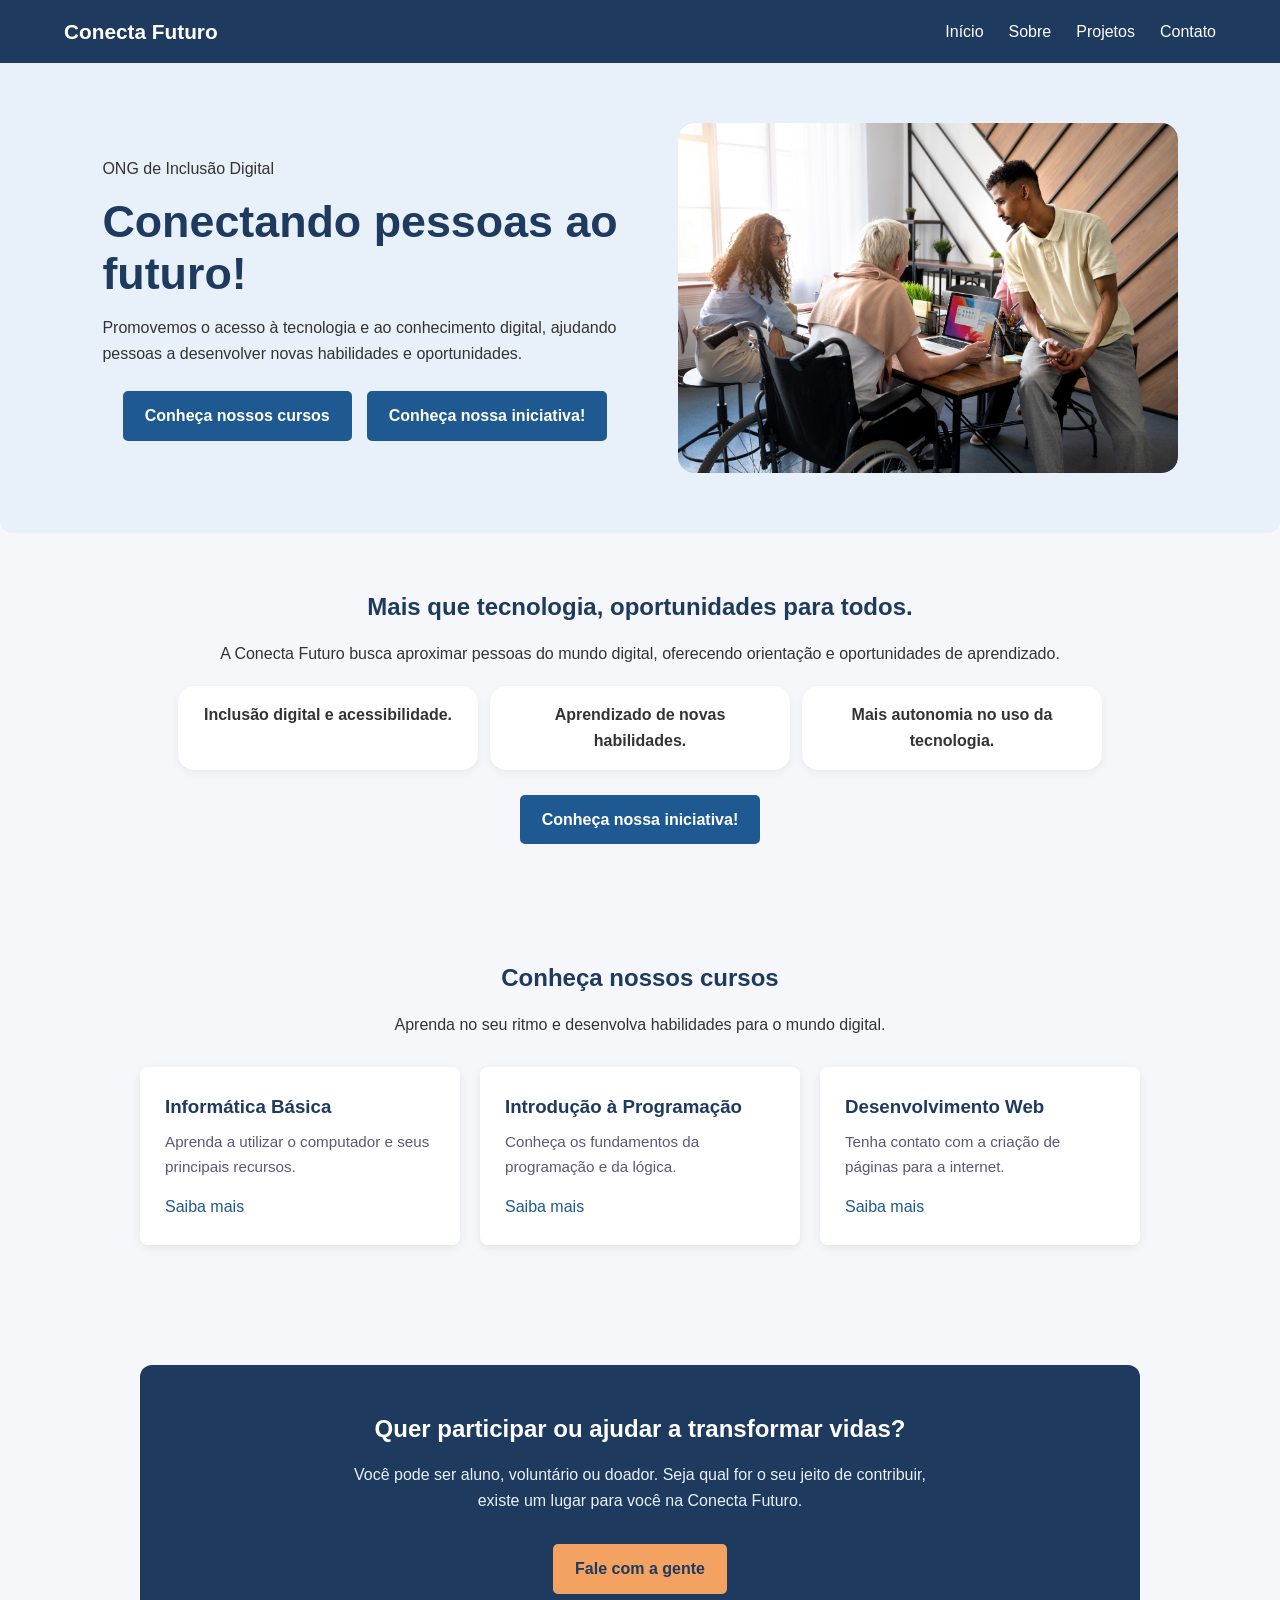
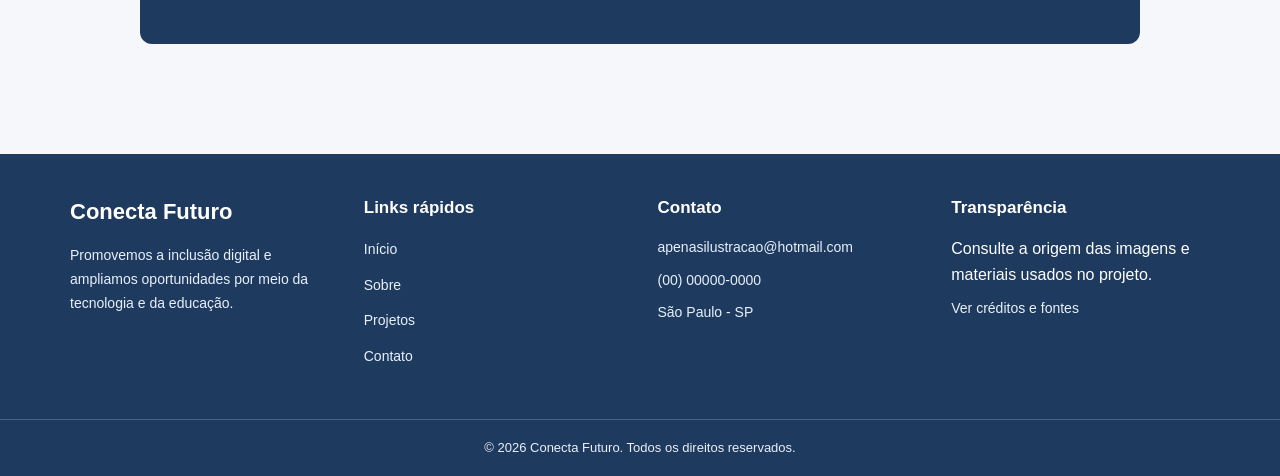
==== commit 0a4c53ae: "vejamos se esta tudo certo..." ====
--- a/index.html
+++ b/index.html
@@ -99,7 +99,7 @@
     </section>
 
 
-    <!-- CURSOS -->
+    <!-- CURSOS no INDEX -->
     <section id="cursos">
 
       <h2>Conheça nossos cursos</h2>
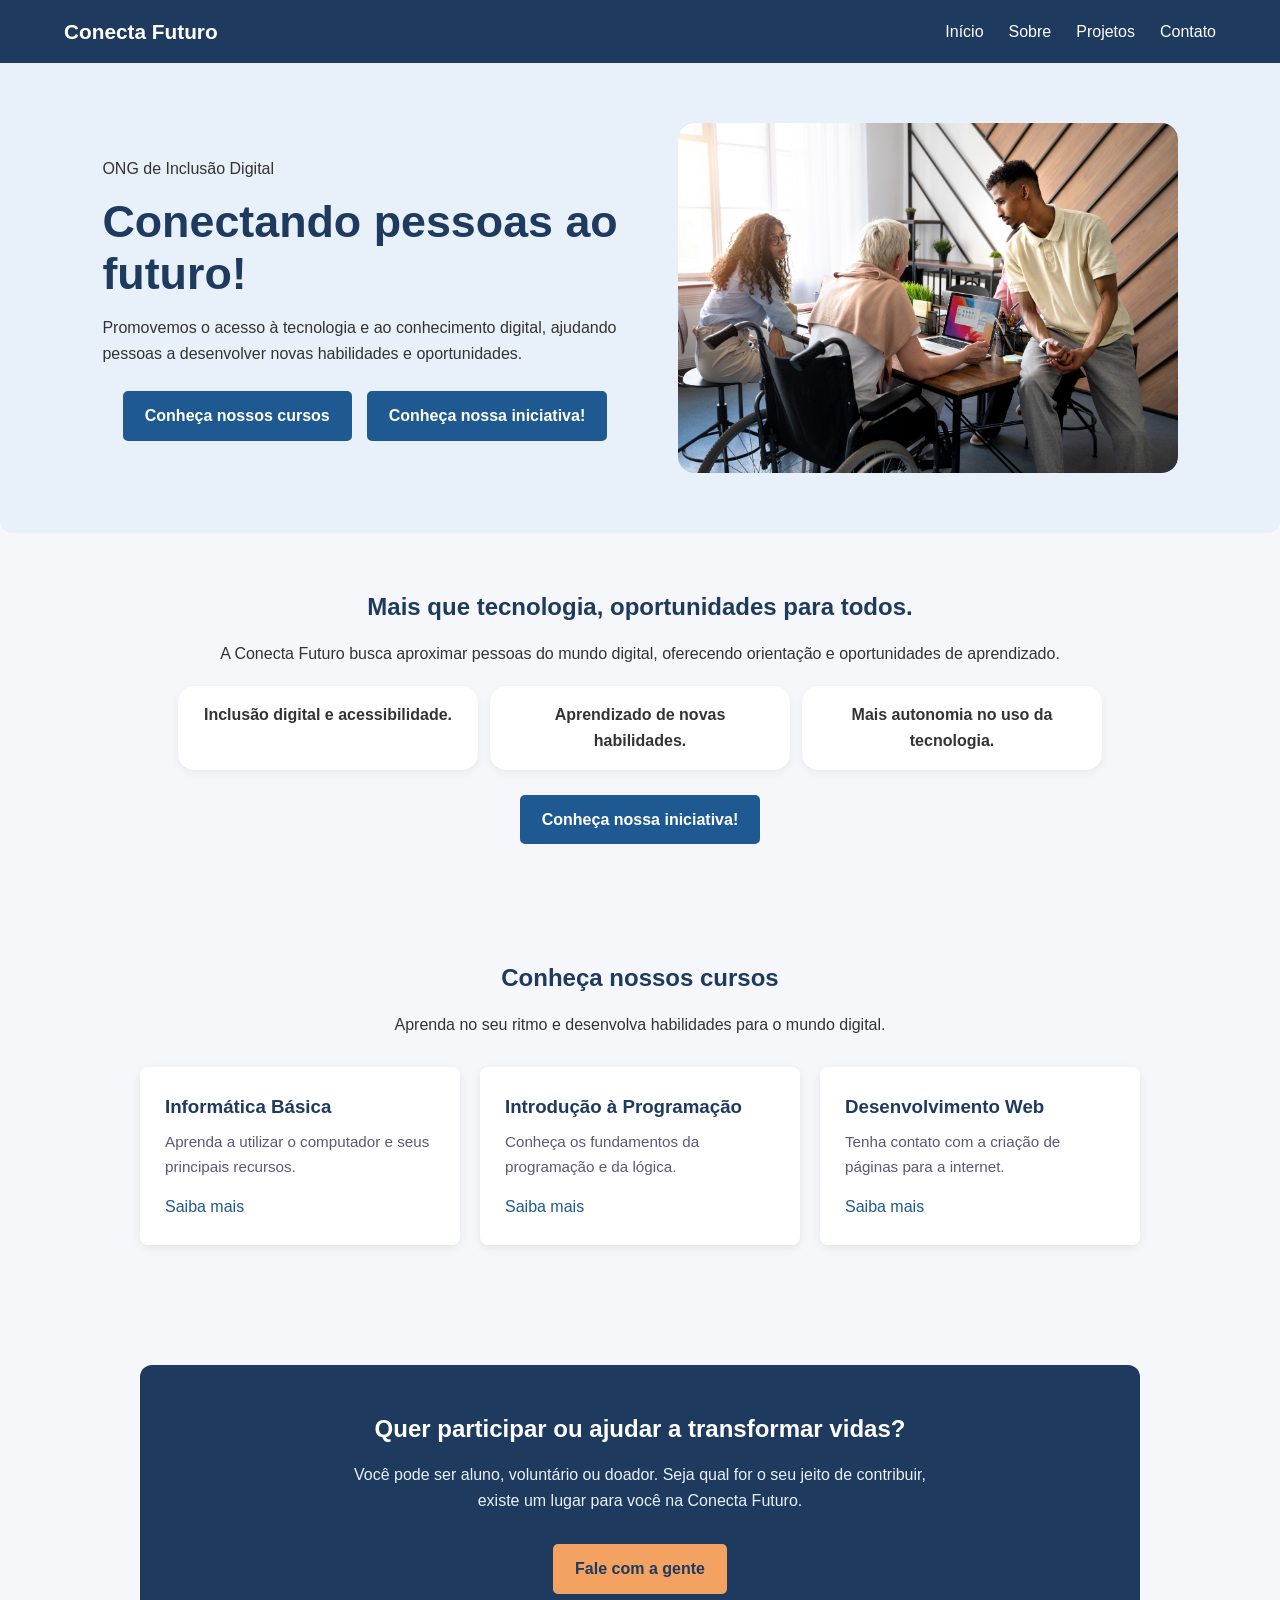
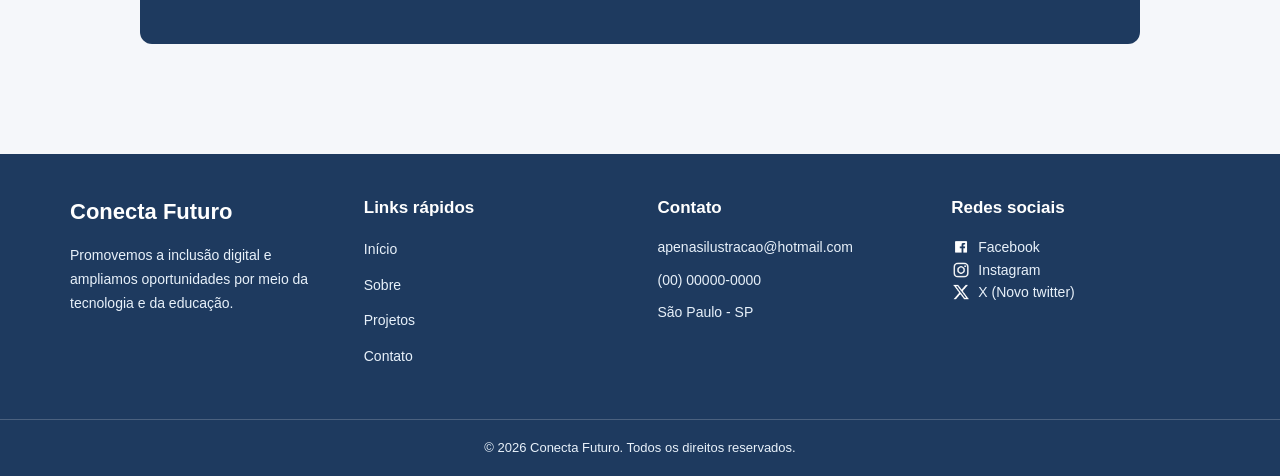
==== commit 5d3c1f08: "mudança final no codigo, tudo já comentado" ====
--- a/index.html
+++ b/index.html
@@ -1,184 +1,194 @@
+<!-- Declara ao navegador que este documento usa HTML5 -->
+<!doctype html>
 
-<!doctype html>
+<!-- lang="pt-BR": idioma principal da página.
+     Ajuda leitores de tela (acessibilidade) e mecanismos de busca (SEO) -->
 <html lang="pt-BR">
+  <head>
+    <!-- UTF-8: codificação que permite acentos e cedilha sem quebrar -->
+    <meta charset="UTF-8" />
 
-<head>
-  <meta charset="UTF-8" />
-  <meta name="viewport" content="width=device-width, initial-scale=1.0" />
+    <!-- viewport: faz a página se ajustar à largura do dispositivo (responsividade).
+       Sem isso, o celular mostraria o site "encolhido" como no desktop -->
+    <meta name="viewport" content="width=device-width, initial-scale=1.0" />
 
-  <meta
-    name="description"
-    content="Conecta Futuro: iniciativa de inclusão digital e acesso à tecnologia."
-  />
+    <!-- description: texto que aparece no Google embaixo do título do site.
+       Não afeta o visual, mas ajuda no SEO -->
+    <meta
+      name="description"
+      content="Conecta Futuro: iniciativa de inclusão digital e acesso à tecnologia."
+    />
 
-  <title>Conecta Futuro | ONG de Inclusão Digital</title>
+    <!-- title: texto que aparece na aba do navegador -->
+    <title>Conecta Futuro | ONG de Inclusão Digital</title>
 
-  <link rel="stylesheet" href="css/style.css" />
+    <!-- Liga o CSS externo. Caminho relativo: "css/style.css" está na pasta css/ -->
+    <link rel="stylesheet" href="css/style.css" />
 
-  <script src="js/layout-push.js" defer></script>
-  <script src="js/animation.js" defer></script>
-</head>
+    <!-- defer: faz o script rodar SÓ depois que o HTML inteiro for lido.
+       Sem defer, o JS poderia tentar manipular elementos que ainda não existem.
+       layout-push.js → injeta header e footer via fetch
+       animation.js  → animações de entrada + menu mobile -->
+    <script src="js/layout-push.js" defer></script>
+    <script src="js/animation.js" defer></script>
+  </head>
 
-<body>
+  <body>
+    <!-- Cabeçalho carregado pelo JavaScript.
+       O layout-push.js busca "layout/header.html" e insere aqui dentro via innerHTML.
+       Por isso esta div fica vazia no HTML: o conteúdo vem depois, via fetch -->
+    <div id="header"></div>
 
-  <!-- Cabeçalho carregado pelo JavaScript -->
-  <div id="header"></div>
+    <!-- <main> = conteúdo principal e único da página.
+       Deve existir só UM <main> por página (ajuda leitores de tela a pular o menu) -->
+    <main>
+      <!-- ================================================================
+         APRESENTAÇÃO PRINCIPAL (HERO)
+         Primeira coisa que o visitante vê ao abrir o site.
+         id="inicio" é usado pelo CSS para estilizar (#inicio { ... })
+    ================================================================ -->
+      <section id="inicio">
+        <!-- Container flex: no CSS, .inicio-container provavelmente coloca
+           texto e imagem lado a lado (display: flex).
+           Se não existir no CSS ainda, é uma classe nova a estilizar -->
+        <div class="inicio-container">
+          <!-- Conteúdo textual da seção -->
+          <div class="inicio-conteudo">
+            <!-- Texto pequeno acima do título (estilo "eyebrow").
+               Não é <p> com estilo especial; é só um <p> normal -->
+            <p>ONG de Inclusão Digital</p>
 
-  <main>
+            <!-- h1: título principal da página.
+               Só deve existir UM <h1> por página (hierarquia de títulos) -->
+            <h1>Conectando pessoas ao futuro!</h1>
 
-    <!-- APRESENTAÇÃO PRINCIPAL -->
-    <section id="inicio">
+            <!-- Parágrafo de apresentação da ONG -->
+            <p>
+              Promovemos o acesso à tecnologia e ao conhecimento digital,
+              ajudando pessoas a desenvolver novas habilidades e oportunidades.
+            </p>
 
-      <div class="inicio-container">
+            <!-- Grupo de botões de chamada para ação (CTA = call to action) -->
+            <div class="botoes">
+              <!-- href="#cursos": link âncora.
+                 Ao clicar, rola a página suavemente até a seção com id="cursos"
+                 (o "suave" vem do scroll-behavior: smooth no CSS) -->
+              <a href="#cursos" class="btn"> Conheça nossos cursos </a>
 
-        <!-- Conteúdo textual -->
-        <div class="inicio-conteudo">
+              <!-- href="content/sobre.html": link relativo para outra página.
+                 Sai da raiz, entra em content/, abre sobre.html -->
+              <a href="content/sobre.html" class="btn">
+                Conheça nossa iniciativa!
+              </a>
+            </div>
+          </div>
 
-          <p>ONG de Inclusão Digital</p>
+          <!-- Imagem principal (ilustrativa) -->
+          <div class="inicio-imagem">
+            <!-- src="assets/imagem-inclusao-digital.jpg": caminho relativo
+               até a pasta assets/.
+               alt: descrição para leitores de tela e caso a imagem não carregue -->
+            <img
+              src="assets/imagem-inclusao-digital.jpg"
+              alt="Representação da inclusão digital e do acesso à tecnologia"
+            />
+          </div>
+        </div>
+      </section>
 
-          <h1>Conectando pessoas ao futuro!</h1>
+      <!-- ================================================================
+         APRESENTAÇÃO DA INICIATIVA (valores da ONG)
+         id="sobre" é usado pelo CSS e pelo menu (link #sobre)
+    ================================================================ -->
+      <section id="sobre">
+        <!-- h2: subtítulo, vem DEPOIS do h1 na hierarquia -->
+        <h2>Mais que tecnologia, oportunidades para todos.</h2>
+
+        <p>
+          A Conecta Futuro busca aproximar pessoas do mundo digital, oferecendo
+          orientação e oportunidades de aprendizado.
+        </p>
+
+        <!-- Lista de valores (no CSS, #sobre ul vira chips lado a lado) -->
+        <ul>
+          <li>Inclusão digital e acessibilidade.</li>
+
+          <li>Aprendizado de novas habilidades.</li>
+
+          <li>Mais autonomia no uso da tecnologia.</li>
+        </ul>
+
+        <!-- Botão para a página Sobre -->
+        <a href="content/sobre.html" class="btn"> Conheça nossa iniciativa! </a>
+      </section>
+
+      <!-- ================================================================
+         CURSOS (prévia dos cursos na home)
+         id="cursos" é alvo do link âncora "#cursos" do hero
+    ================================================================ -->
+      <section id="cursos">
+        <h2>Conheça nossos cursos</h2>
+
+        <p>
+          Aprenda no seu ritmo e desenvolva habilidades para o mundo digital.
+        </p>
+
+        <!-- Container dos cards (no CSS, .cursos-container usa flex + gap + flex-wrap).
+           No celular, os cards quebram de linha e empilham -->
+        <div class="cursos-container">
+          <!-- <article>: cada card é um conteúdo independente (um curso).
+             Poderia ser <div>, mas <article> é semanticamente mais correto -->
+          <article class="card-curso">
+            <h3>Informática Básica</h3>
+
+            <p>Aprenda a utilizar o computador e seus principais recursos.</p>
+
+            <!-- Link para a página de contato -->
+            <a href="content/contato.html">Saiba mais</a>
+          </article>
+
+          <article class="card-curso">
+            <h3>Introdução à Programação</h3>
+
+            <p>Conheça os fundamentos da programação e da lógica.</p>
+
+            <a href="content/contato.html">Saiba mais</a>
+          </article>
+
+          <article class="card-curso">
+            <h3>Desenvolvimento Web</h3>
+
+            <p>Tenha contato com a criação de páginas para a internet.</p>
+
+            <a href="content/contato.html">Saiba mais</a>
+          </article>
+        </div>
+      </section>
+
+      <!-- ================================================================
+         CHAMADA PARA PARTICIPAÇÃO (CTA final)
+         Bloco escuro que fecha a home convidando o visitante a ir para Contato
+    ================================================================ -->
+      <section id="chamada-contato">
+        <!-- .cta-contato: caixa azul-escura centralizada com cantos arredondados.
+           Estilizada no CSS com background var(--navy), padding, border-radius, etc. -->
+        <div class="cta-contato">
+          <h2>Quer participar ou ajudar a transformar vidas?</h2>
 
           <p>
-            Promovemos o acesso à tecnologia e ao conhecimento digital,
-            ajudando pessoas a desenvolver novas habilidades e oportunidades.
+            Você pode ser aluno, voluntário ou doador. Seja qual for o seu jeito
+            de contribuir, existe um lugar para você na Conecta Futuro.
           </p>
 
-          <div class="botoes">
+          <!-- Botão que leva para a página de contato -->
+          <a href="content/contato.html" class="btn"> Fale com a gente </a>
+        </div>
+      </section>
+    </main>
 
-            <a href="#cursos" class="btn">
-              Conheça nossos cursos
-            </a>
-
-            <a href="content/sobre.html" class="btn">
-              Conheça nossa iniciativa!
-            </a>
-
-          </div>
-
-        </div>
-
-        <!-- Imagem principal -->
-        <div class="inicio-imagem">
-
-          <img
-            src="assets/imagem-inclusao-digital.jpg"
-            alt="Representação da inclusão digital e do acesso à tecnologia"
-          />
-
-        </div>
-
-      </div>
-
-    </section>
-
-
-    <!-- APRESENTAÇÃO DA INICIATIVA -->
-    <section id="sobre">
-
-      <h2>Mais que tecnologia, oportunidades para todos.</h2>
-
-      <p>
-        A Conecta Futuro busca aproximar pessoas do mundo digital,
-        oferecendo orientação e oportunidades de aprendizado.
-      </p>
-
-      <ul>
-
-        <li>Inclusão digital e acessibilidade.</li>
-
-        <li>Aprendizado de novas habilidades.</li>
-
-        <li>Mais autonomia no uso da tecnologia.</li>
-
-      </ul>
-
-      <a href="content/sobre.html" class="btn">
-        Conheça nossa iniciativa!
-      </a>
-
-    </section>
-
-
-    <!-- CURSOS no INDEX -->
-    <section id="cursos">
-
-      <h2>Conheça nossos cursos</h2>
-
-      <p>
-        Aprenda no seu ritmo e desenvolva habilidades para o mundo digital.
-      </p>
-
-      <div class="cursos-container">
-
-        <article class="card-curso">
-
-          <h3>Informática Básica</h3>
-
-          <p>
-            Aprenda a utilizar o computador e seus principais recursos.
-          </p>
-
-          <a href="content/contato.html">Saiba mais</a>
-
-        </article>
-
-
-        <article class="card-curso">
-
-          <h3>Introdução à Programação</h3>
-
-          <p>
-            Conheça os fundamentos da programação e da lógica.
-          </p>
-
-          <a href="content/contato.html">Saiba mais</a>
-
-        </article>
-
-
-        <article class="card-curso">
-
-          <h3>Desenvolvimento Web</h3>
-
-          <p>
-            Tenha contato com a criação de páginas para a internet.
-          </p>
-
-          <a href="content/contato.html">Saiba mais</a>
-
-        </article>
-
-      </div>
-
-    </section>
-
-
-    <!-- CHAMADA PARA PARTICIPAÇÃO -->
-    <section id="chamada-contato">
-
-      <div class="cta-contato">
-
-        <h2>Quer participar ou ajudar a transformar vidas?</h2>
-
-        <p>
-          Você pode ser aluno, voluntário ou doador.
-          Seja qual for o seu jeito de contribuir,
-          existe um lugar para você na Conecta Futuro.
-        </p>
-
-        <a href="content/contato.html" class="btn">
-          Fale com a gente
-        </a>
-
-      </div>
-
-    </section>
-
-  </main>
-
-  <!-- Rodapé carregado pelo JavaScript -->
-  <div id="footer"></div>
-
-</body>
-
+    <!-- Rodapé carregado pelo JavaScript.
+       layout-push.js busca "layout/footer.html" e insere aqui dentro.
+       O JS também atualiza o ano no rodapé (#footer-year) e ajusta os links -->
+    <div id="footer"></div>
+  </body>
 </html>
